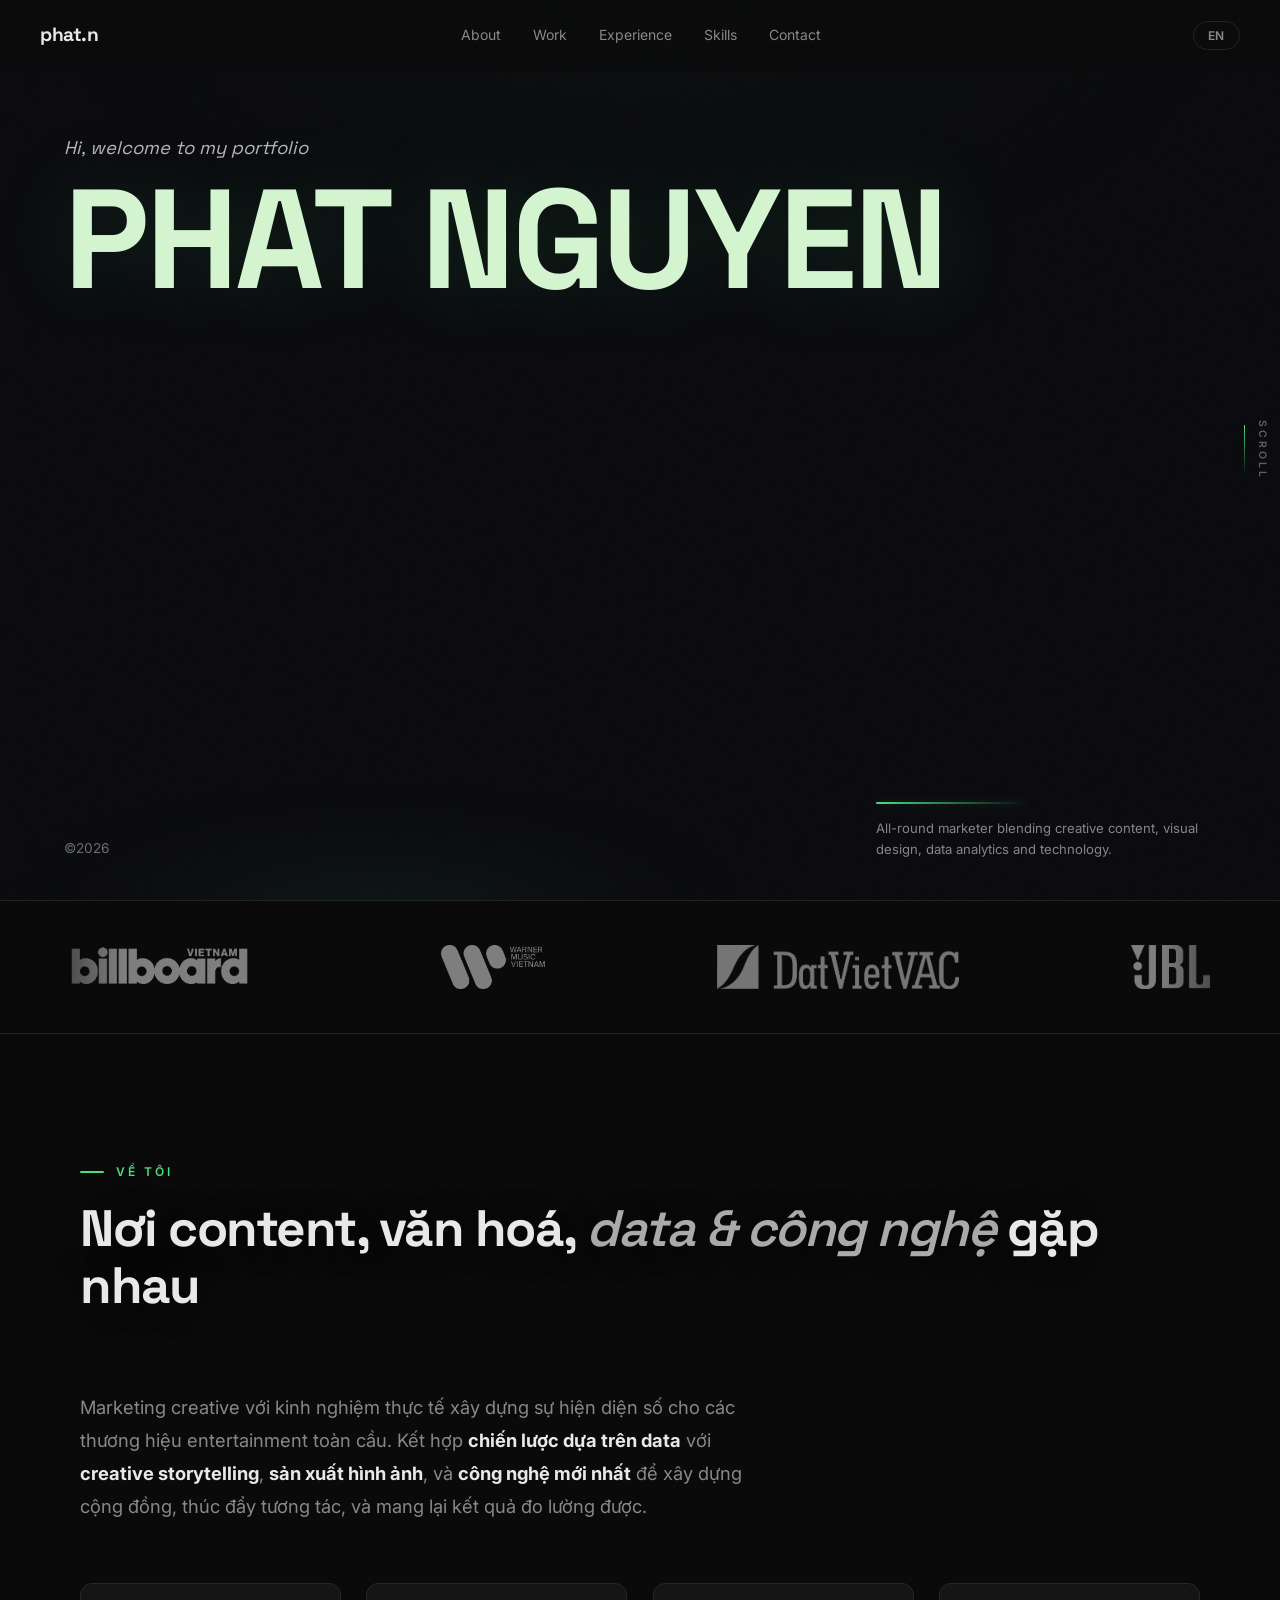
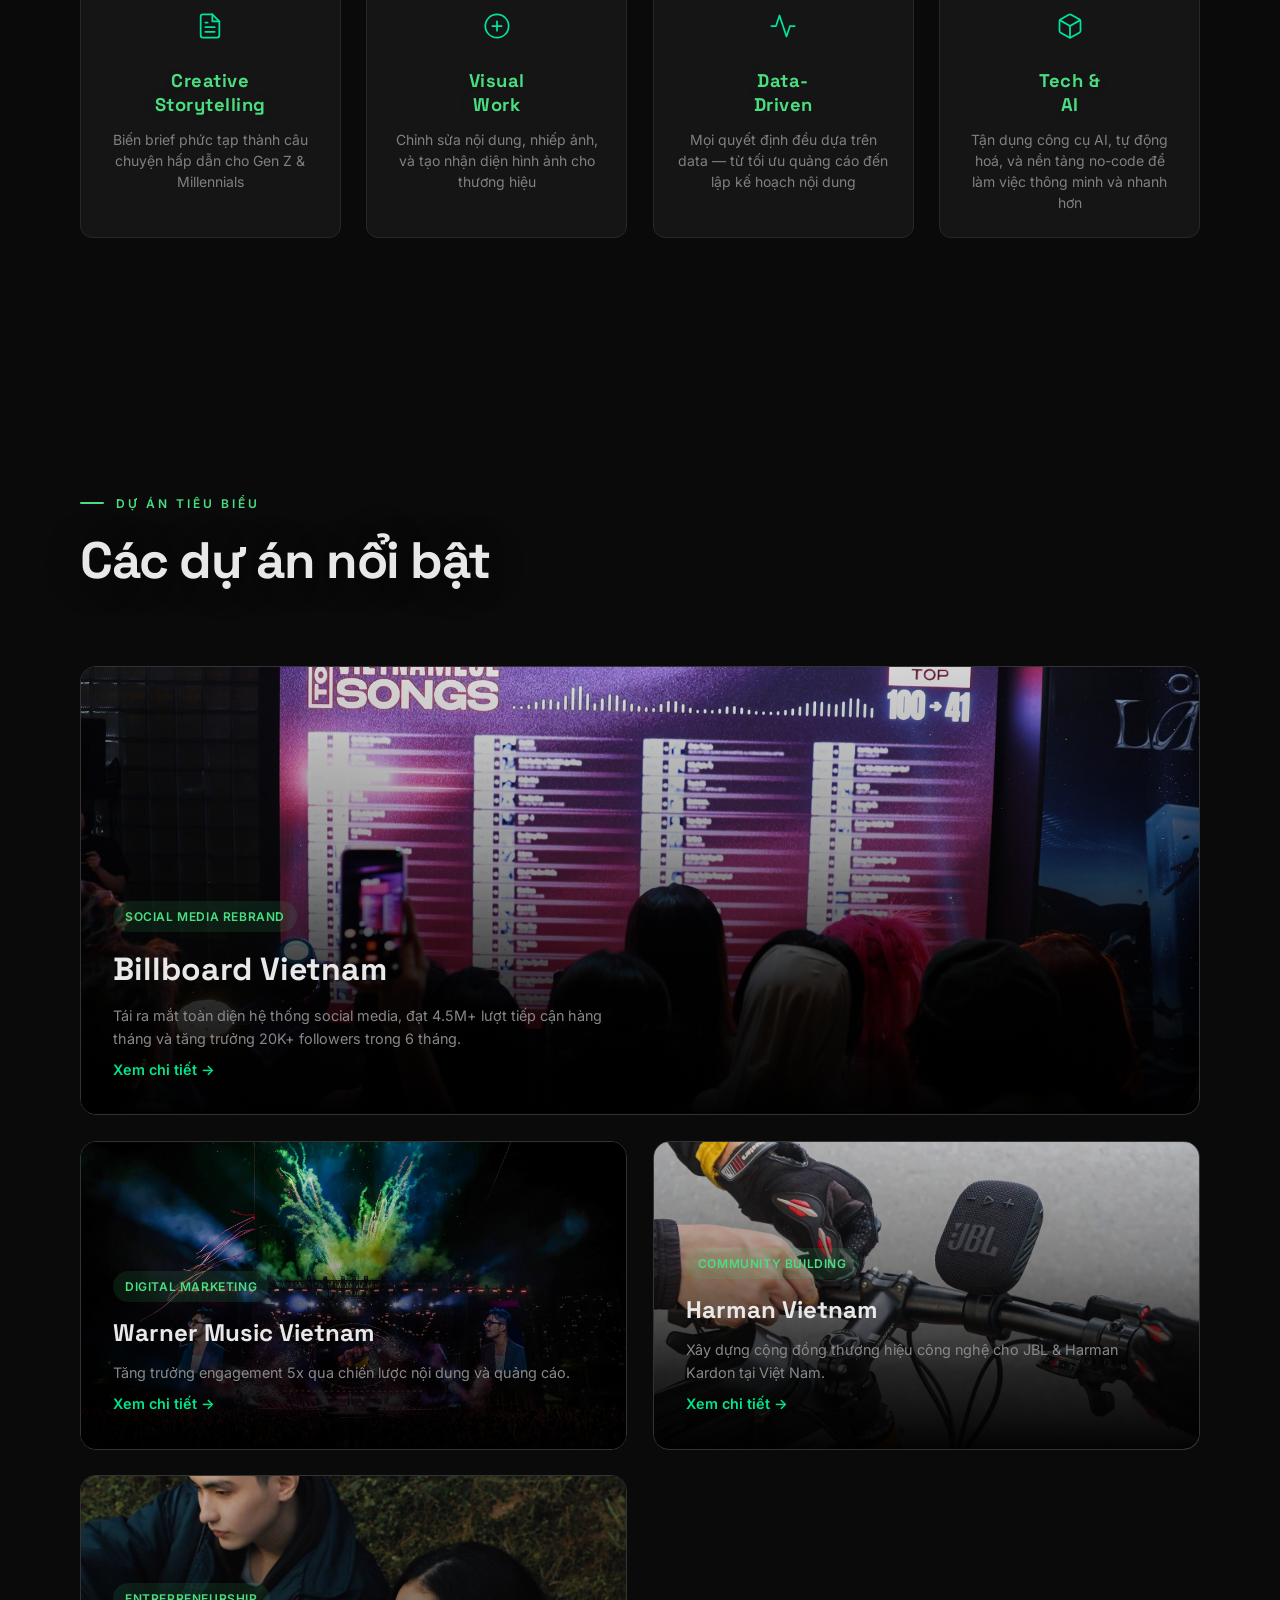
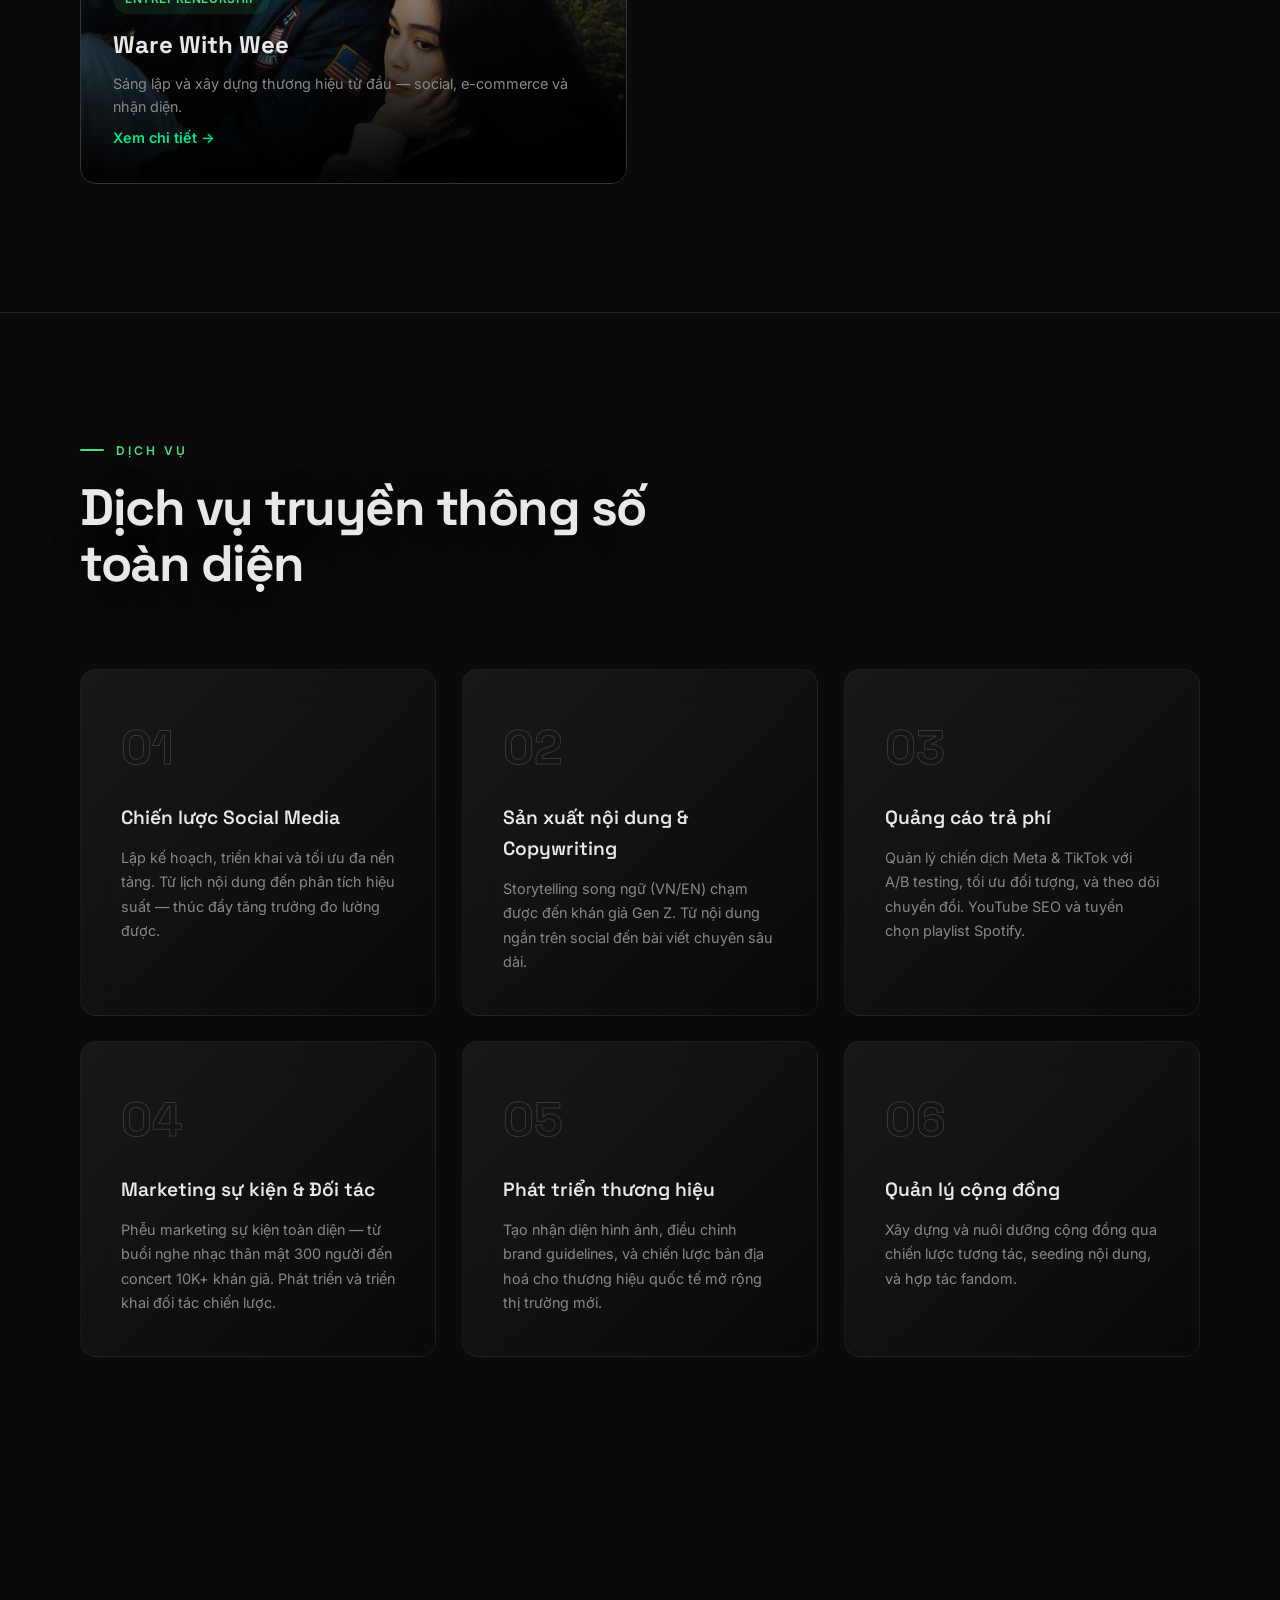
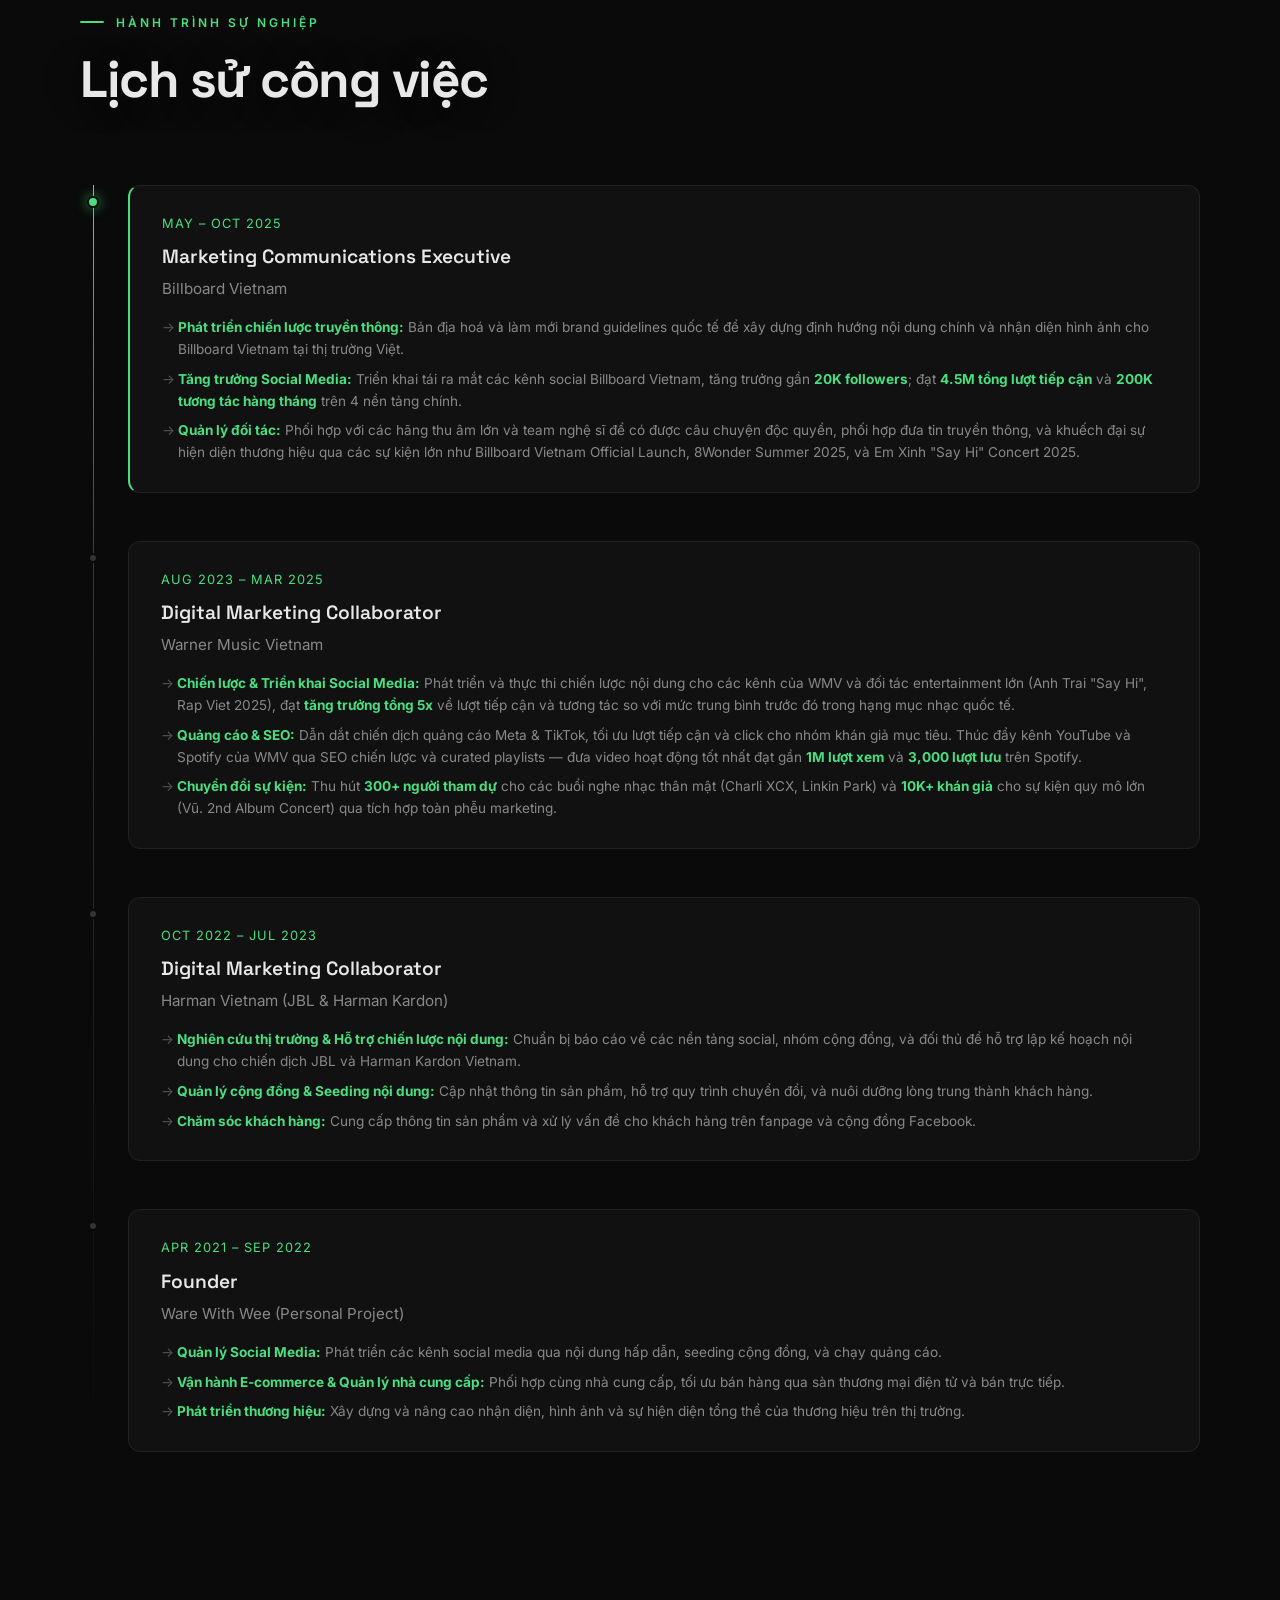
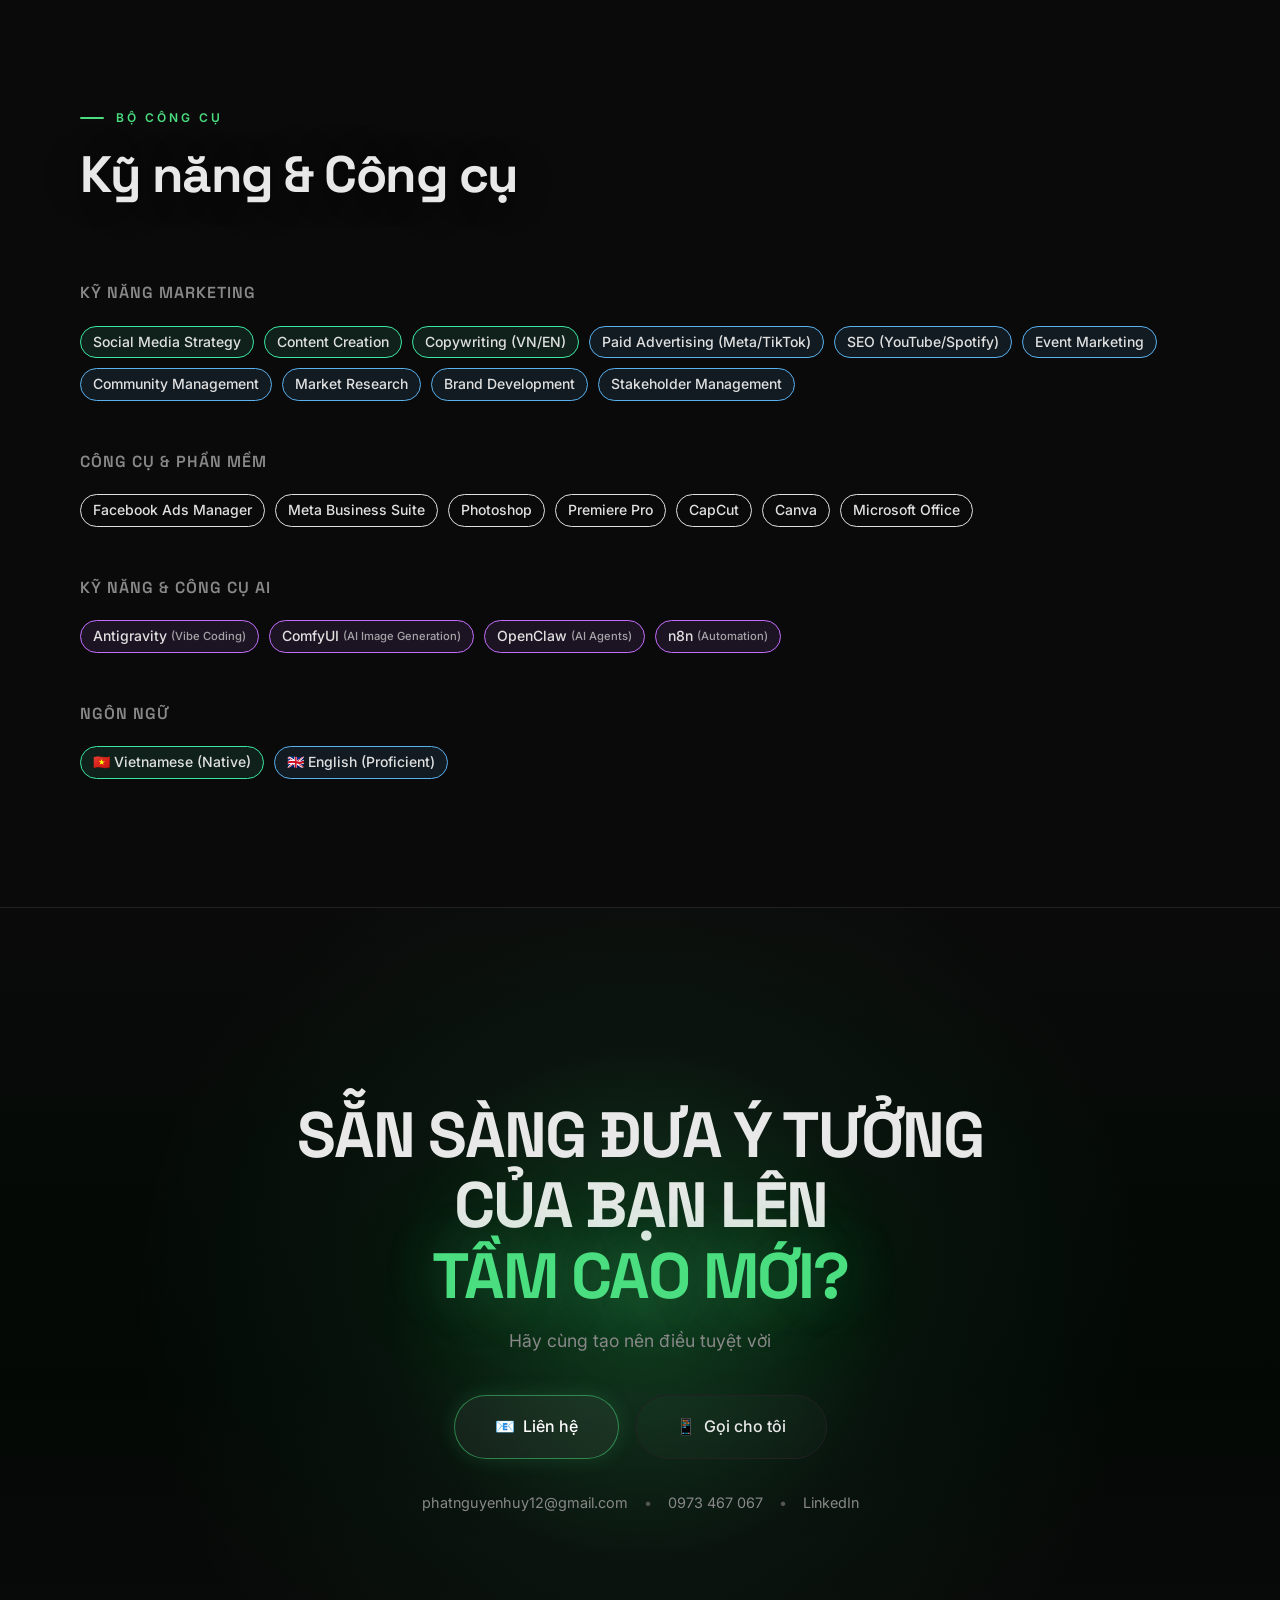
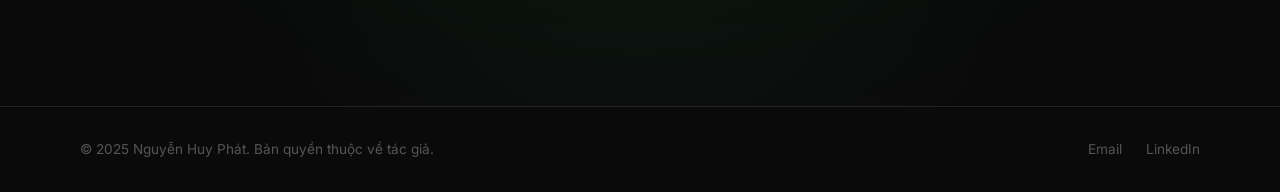
==== index.html @ f56e96f3 "Initial commit for portfolio deployment" ====
<!DOCTYPE html>
<html lang="en">

<head>
    <meta charset="UTF-8">
    <meta name="viewport" content="width=device-width, initial-scale=1.0">
    <title>Nguyen Huy Phat — All-Round Marketing Creative</title>
    <meta name="description"
        content="Portfolio of Nguyen Huy Phat — All-round marketer blending content, visual work, data, and tech.">
    <meta property="og:title" content="Nguyen Huy Phat — Marketing Creative">
    <meta property="og:description" content="Content × Visual × Data × Tech.">
    <meta property="og:type" content="website">
    <link rel="preconnect" href="https://fonts.googleapis.com">
    <link rel="preconnect" href="https://fonts.gstatic.com" crossorigin>
    <link
        href="https://fonts.googleapis.com/css2?family=Space+Grotesk:wght@300;400;500;600;700&family=Inter:wght@300;400;500;600;700&display=swap"
        rel="stylesheet">
    <link rel="stylesheet" href="style.css">
</head>

<body>

    <!-- Navigation -->
    <nav class="nav" id="nav">
        <a href="#" class="nav__logo">phat.n</a>
        <div class="nav__links">
            <a href="#about" class="nav__link">About</a>
            <a href="#case-studies" class="nav__link">Work</a>
            <a href="#experience" class="nav__link">Experience</a>
            <a href="#skills" class="nav__link">Skills</a>
            <a href="#contact" class="nav__link">Contact</a>
        </div>
        <button class="nav__lang" onclick="toggleLang()" title="Switch to English">EN</button>
    </nav>

    <!-- Hero Section -->
    <section class="hero" id="hero">

        <!-- Top-left: Greeting -->
        <div class="hero__greeting">
            <p class="hero__greeting-text" data-vi="Xin chào, chào mừng đến với portfolio của mình"
                data-en="Hi, welcome to my portfolio">Hi, welcome to my portfolio</p>
        </div>

        <!-- Center: Name -->
        <div class="hero__center-wrap">
            <h1 class="hero__title-massive" aria-label="PHAT NGUYEN">
                <span class="hero__title-line">PHAT NGUYEN</span>
            </h1>
        </div>

        <!-- Portrait: bottom center, rising up -->
        <div class="hero__portrait">
            <div class="hero__portrait-wrapper">
                <img src="assets/images/hero-portrait-v6.png" alt="Nguyen Huy Phat" class="hero__portrait-img">
                <div class="hero__portrait-glow"></div>
            </div>
        </div>

        <!-- Bottom-left: Year -->
        <div class="hero__bottom-left">
            <p class="hero__year">©2026</p>
        </div>

        <!-- Bottom-right: Description -->
        <div class="hero__bottom-right">
            <div class="hero__desc-accent"></div>
            <p class="hero__desc"
                data-vi="Một all-round marketer kết hợp content sáng tạo, thiết kế hình ảnh, phân tích data và ứng dụng công nghệ."
                data-en="All-round marketer blending creative content, visual design, data analytics and technology.">
                All-round marketer blending creative content, visual design, data analytics and technology.</p>
        </div>

        <!-- Right: Scroll indicator (vertical) -->
        <div class="hero__scroll-indicator">
            <span data-vi="CUỘN" data-en="SCROLL">SCROLL</span>
            <div class="hero__scroll-line"></div>
        </div>
    </section>

    <!-- Brand Logo Slider -->
    <div class="brand-slider">
        <div class="brand-slider__track">
            <div class="brand-slider__item brand-slider__item--lg"><img src="assets/images/brands/billboard-vietnam.png"
                    alt="Billboard Vietnam"></div>
            <div class="brand-slider__item"><img src="assets/images/brands/warner-music-white.png"
                    alt="Warner Music Vietnam"></div>
            <div class="brand-slider__item"><img src="assets/images/brands/datvietvac.png" alt="DatVietVAC"></div>
            <div class="brand-slider__item"><img src="assets/images/brands/jbl.png" alt="JBL"></div>
            <div class="brand-slider__item brand-slider__item--xl"><img src="assets/images/brands/harman-kardon.png"
                    alt="Harman Kardon"></div>
            <div class="brand-slider__item brand-slider__item--lg"><img src="assets/images/brands/wee-clo.png"
                    alt="Ware With Wee"></div>
            <!-- duplicate set for infinite scroll -->
            <div class="brand-slider__item brand-slider__item--lg"><img src="assets/images/brands/billboard-vietnam.png"
                    alt="Billboard Vietnam"></div>
            <div class="brand-slider__item"><img src="assets/images/brands/warner-music-white.png"
                    alt="Warner Music Vietnam"></div>
            <div class="brand-slider__item"><img src="assets/images/brands/datvietvac.png" alt="DatVietVAC"></div>
            <div class="brand-slider__item"><img src="assets/images/brands/jbl.png" alt="JBL"></div>
            <div class="brand-slider__item brand-slider__item--xl"><img src="assets/images/brands/harman-kardon.png"
                    alt="Harman Kardon"></div>
            <div class="brand-slider__item brand-slider__item--lg"><img src="assets/images/brands/wee-clo.png"
                    alt="Ware With Wee"></div>
        </div>
    </div>

    <!-- About Section -->
    <section class="section about" id="about">
        <div class="container">
            <h2 class="section__label" data-vi="Về tôi" data-en="About Me">Về tôi</h2>
            <h3 class="section__title"
                data-vi="Nơi content, văn hoá, <span style='color: #AAAAAA; font-weight: 600; font-style: italic;'>data & công nghệ</span> gặp nhau"
                data-en="Where content, culture, <span style='color: #AAAAAA; font-weight: 600; font-style: italic;'>data & tech</span> meet"
                data-html="1">Nơi content, văn hoá, <span
                    style="color: #AAAAAA; font-weight: 600; font-style: italic;">data & công nghệ</span> gặp nhau</h3>
            <div class="about__grid">
                <div class="about__text">
                    <p class="about__intro"
                        data-vi="Marketing creative với kinh nghiệm thực tế xây dựng sự hiện diện số cho các thương hiệu entertainment toàn cầu. Kết hợp <strong>chiến lược dựa trên data</strong> với <strong>creative storytelling</strong>, <strong>sản xuất hình ảnh</strong>, và <strong>công nghệ mới nhất</strong> để xây dựng cộng đồng, thúc đẩy tương tác, và mang lại kết quả đo lường được."
                        data-en="Marketing creative with hands-on experience shaping digital presence for global entertainment brands. I blend <strong>data-driven strategy</strong> with <strong>creative storytelling</strong>, <strong>visual work</strong>, and the <strong>latest tech tools</strong> to build communities, drive engagement, and deliver measurable results."
                        data-html="1">Marketing creative với kinh nghiệm thực tế xây dựng sự hiện diện số cho các thương
                        hiệu entertainment toàn cầu. Kết hợp <strong>chiến lược dựa trên data</strong> với
                        <strong>creative storytelling</strong>, <strong>sản xuất hình ảnh</strong>, và <strong>công nghệ
                            mới nhất</strong> để xây dựng cộng đồng, thúc đẩy tương tác, và mang lại kết quả đo lường
                        được.</p>
                </div>
                <div class="about__pillars about__pillars--row">
                    <div class="pillar pillar--compact">
                        <div class="pillar__icon">
                            <svg width="28" height="28" viewBox="0 0 24 24" fill="none" stroke="#00e39f"
                                stroke-width="1.5" stroke-linecap="round" stroke-linejoin="round">
                                <path d="M14 2H6a2 2 0 0 0-2 2v16a2 2 0 0 0 2 2h12a2 2 0 0 0 2-2V8z" />
                                <polyline points="14 2 14 8 20 8" />
                                <line x1="16" y1="13" x2="8" y2="13" />
                                <line x1="16" y1="17" x2="8" y2="17" />
                                <polyline points="10 9 9 9 8 9" />
                            </svg>
                        </div>
                        <h4 class="pillar__title">Creative<br>Storytelling</h4>
                        <p class="pillar__desc"
                            data-vi="Biến brief phức tạp thành câu chuyện hấp dẫn cho Gen Z &amp; Millennials"
                            data-en="Transforming complex briefs into compelling stories for Gen Z &amp; Millennials">
                            Biến brief phức tạp thành câu chuyện hấp dẫn cho Gen Z & Millennials</p>
                    </div>
                    <div class="pillar pillar--compact">
                        <div class="pillar__icon">
                            <svg width="28" height="28" viewBox="0 0 24 24" fill="none" stroke="#00e39f"
                                stroke-width="1.5" stroke-linecap="round" stroke-linejoin="round">
                                <circle cx="12" cy="12" r="10" />
                                <line x1="12" y1="8" x2="12" y2="16" />
                                <line x1="8" y1="12" x2="16" y2="12" />
                            </svg>
                        </div>
                        <h4 class="pillar__title">Visual<br>Work</h4>
                        <p class="pillar__desc"
                            data-vi="Chỉnh sửa nội dung, nhiếp ảnh, và tạo nhận diện hình ảnh cho thương hiệu"
                            data-en="Content editing, photography, and visual identity creation for brands">Chỉnh sửa
                            nội dung, nhiếp ảnh, và tạo nhận diện hình ảnh cho thương hiệu</p>
                    </div>
                    <div class="pillar pillar--compact">
                        <div class="pillar__icon">
                            <svg width="28" height="28" viewBox="0 0 24 24" fill="none" stroke="#00e39f"
                                stroke-width="1.5" stroke-linecap="round" stroke-linejoin="round">
                                <polyline points="22 12 18 12 15 21 9 3 6 12 2 12" />
                            </svg>
                        </div>
                        <h4 class="pillar__title">Data-<br>Driven</h4>
                        <p class="pillar__desc"
                            data-vi="Mọi quyết định đều dựa trên data — từ tối ưu quảng cáo đến lập kế hoạch nội dung"
                            data-en="Every decision backed by data — from ads optimization to content planning">Mọi
                            quyết định đều dựa trên data — từ tối ưu quảng cáo đến lập kế hoạch nội dung</p>
                    </div>
                    <div class="pillar pillar--compact">
                        <div class="pillar__icon">
                            <svg width="28" height="28" viewBox="0 0 24 24" fill="none" stroke="#00e39f"
                                stroke-width="1.5" stroke-linecap="round" stroke-linejoin="round">
                                <path
                                    d="M21 16V8a2 2 0 0 0-1-1.73l-7-4a2 2 0 0 0-2 0l-7 4A2 2 0 0 0 3 8v8a2 2 0 0 0 1 1.73l7 4a2 2 0 0 0 2 0l7-4A2 2 0 0 0 21 16z" />
                                <polyline points="3.27 6.96 12 12.01 20.73 6.96" />
                                <line x1="12" y1="22.08" x2="12" y2="12" />
                            </svg>
                        </div>
                        <h4 class="pillar__title">Tech &<br>AI</h4>
                        <p class="pillar__desc"
                            data-vi="Tận dụng công cụ AI, tự động hoá, và nền tảng no-code để làm việc thông minh và nhanh hơn"
                            data-en="Leveraging AI tools, automation, and no-code platforms to work smarter and faster">
                            Tận dụng công cụ AI, tự động hoá, và nền tảng no-code để làm việc thông minh và nhanh hơn
                        </p>
                    </div>
                </div>
            </div>
        </div>
    </section>

    <!-- Featured Projects Showcase -->
    <section class="section showcase" id="case-studies">
        <div class="container">
            <h2 class="section__label" data-vi="Dự án tiêu biểu" data-en="Selected Work">Dự án tiêu biểu</h2>
            <h3 class="section__title" data-vi="Các dự án nổi bật" data-en="Featured Projects">Các dự án nổi bật</h3>
            <div class="showcase__grid">
                <!-- Billboard Vietnam -->
                <a href="billboard-vietnam.html" class="project-card project-card--large" id="project-billboard">
                    <div class="project-card__image">
                        <img src="assets/images/bbvn/header.jpg" alt="Billboard Vietnam">
                        <div class="project-card__overlay"></div>
                    </div>
                    <div class="project-card__content">
                        <span class="project-card__tag">Social Media Rebrand</span>
                        <h4 class="project-card__title">Billboard Vietnam</h4>
                        <p class="project-card__desc"
                            data-vi="Tái ra mắt toàn diện hệ thống social media, đạt 4.5M+ lượt tiếp cận hàng tháng và tăng trưởng 20K+ followers trong 6 tháng."
                            data-en="Complete social media relaunch reaching 4.5M+ monthly users and growing 20K+ followers in 6 months.">
                            Tái ra mắt toàn diện hệ thống social media, đạt 4.5M+ lượt tiếp cận hàng tháng và tăng
                            trưởng 20K+ followers trong 6 tháng.</p>
                        <span class="project-card__cta"
                            style="color: #00e68a; font-weight: 600; font-size: 0.9rem; margin-top: 8px; display: inline-block;"
                            data-vi="Xem chi tiết →" data-en="View Details →">Xem chi tiết →</span>
                    </div>
                </a>
                <!-- Warner Music -->
                <a href="warner-music.html" class="project-card" id="project-warner">
                    <div class="project-card__image">
                        <img src="assets/images/warner/header_warner.jpg" alt="Warner Music Vietnam"
                            style="object-position: center 70%;">
                        <div class="project-card__overlay"></div>
                    </div>
                    <div class="project-card__content">
                        <span class="project-card__tag">Digital Marketing</span>
                        <h4 class="project-card__title">Warner Music Vietnam</h4>
                        <p class="project-card__desc"
                            data-vi="Tăng trưởng engagement 5x qua chiến lược nội dung và quảng cáo."
                            data-en="5x engagement uplift through strategic content and paid campaigns.">Tăng trưởng
                            engagement 5x qua chiến lược nội dung và quảng cáo.</p>
                        <span class="project-card__cta"
                            style="color: #00e68a; font-weight: 600; font-size: 0.9rem; margin-top: 8px; display: inline-block;"
                            data-vi="Xem chi tiết →" data-en="View Details →">Xem chi tiết →</span>
                    </div>
                </a>
                <!-- Harman -->
                <a href="harman-vietnam.html" class="project-card" id="project-harman">
                    <div class="project-card__image">
                        <img src="assets/images/harman/harman_header.jpg" alt="Harman Vietnam">
                        <div class="project-card__overlay"></div>
                    </div>
                    <div class="project-card__content">
                        <span class="project-card__tag">Community Building</span>
                        <h4 class="project-card__title">Harman Vietnam</h4>
                        <p class="project-card__desc"
                            data-vi="Xây dựng cộng đồng thương hiệu công nghệ cho JBL &amp; Harman Kardon tại Việt Nam."
                            data-en="Building tech brand community for JBL &amp; Harman Kardon in Vietnam.">Xây dựng
                            cộng đồng thương hiệu công nghệ cho JBL & Harman Kardon tại Việt Nam.</p>
                        <span class="project-card__cta"
                            style="color: #00e68a; font-weight: 600; font-size: 0.9rem; margin-top: 8px; display: inline-block;"
                            data-vi="Xem chi tiết →" data-en="View Details →">Xem chi tiết →</span>
                    </div>
                </a>
                <!-- Ware With Wee -->
                <a href="wee-clo.html" class="project-card" id="project-wee">
                    <div class="project-card__image">
                        <img src="assets/images/wee/wee_header.jpg" alt="Ware With Wee">
                        <div class="project-card__overlay"></div>
                    </div>
                    <div class="project-card__content">
                        <span class="project-card__tag">Entrepreneurship</span>
                        <h4 class="project-card__title">Ware With Wee</h4>
                        <p class="project-card__desc"
                            data-vi="Sáng lập và xây dựng thương hiệu từ đầu — social, e-commerce và nhận diện."
                            data-en="Founded and built brand from scratch — social, e-commerce, and identity.">Sáng lập
                            và xây dựng thương hiệu từ đầu — social, e-commerce và nhận diện.</p>
                        <span class="project-card__cta"
                            style="color: #00e68a; font-weight: 600; font-size: 0.9rem; margin-top: 8px; display: inline-block;"
                            data-vi="Xem chi tiết →" data-en="View Details →">Xem chi tiết →</span>
                    </div>
                </a>
            </div>

        </div>
    </section>

    <!-- Services / What I Do -->
    <section class="section services" id="services">
        <div class="container">
            <h2 class="section__label" data-vi="Dịch vụ" data-en="What I Do">Dịch vụ</h2>
            <h3 class="section__title" data-vi="Dịch vụ truyền thông số<br>toàn diện"
                data-en="End-to-End Digital<br>Communications Services" data-html="1">Dịch vụ truyền thông số<br>toàn
                diện</h3>
            <div class="services__grid">
                <div class="service-card">
                    <span class="service-card__number">01</span>
                    <h4 class="service-card__title" data-vi="Chiến lược Social Media" data-en="Social Media Strategy">
                        Chiến lược Social Media</h4>
                    <p class="service-card__desc"
                        data-vi="Lập kế hoạch, triển khai và tối ưu đa nền tảng. Từ lịch nội dung đến phân tích hiệu suất — thúc đẩy tăng trưởng đo lường được."
                        data-en="Multi-platform planning, execution, and optimization. From content calendars to performance analytics — driving measurable growth across channels.">
                        Lập kế hoạch, triển khai và tối ưu đa nền tảng. Từ lịch nội dung đến phân tích hiệu suất — thúc
                        đẩy tăng trưởng đo lường được.</p>
                </div>
                <div class="service-card">
                    <span class="service-card__number">02</span>
                    <h4 class="service-card__title" data-vi="Sản xuất nội dung &amp; Copywriting"
                        data-en="Content Creation &amp; Copywriting">Sản xuất nội dung & Copywriting</h4>
                    <p class="service-card__desc"
                        data-vi="Storytelling song ngữ (VN/EN) chạm được đến khán giả Gen Z. Từ nội dung ngắn trên social đến bài viết chuyên sâu dài."
                        data-en="Bilingual storytelling (VN/EN) that resonates with Gen Z audiences. From short-form social to long-form editorial features.">
                        Storytelling song ngữ (VN/EN) chạm được đến khán giả Gen Z. Từ nội dung ngắn trên social đến bài
                        viết chuyên sâu dài.</p>
                </div>
                <div class="service-card">
                    <span class="service-card__number">03</span>
                    <h4 class="service-card__title" data-vi="Quảng cáo trả phí" data-en="Paid Advertising">Quảng cáo trả
                        phí</h4>
                    <p class="service-card__desc"
                        data-vi="Quản lý chiến dịch Meta &amp; TikTok với A/B testing, tối ưu đối tượng, và theo dõi chuyển đổi. YouTube SEO và tuyển chọn playlist Spotify."
                        data-en="Meta &amp; TikTok campaign management with A/B testing, audience optimization, and conversion tracking. YouTube SEO and Spotify playlist curation.">
                        Quản lý chiến dịch Meta & TikTok với A/B testing, tối ưu đối tượng, và theo dõi chuyển đổi.
                        YouTube SEO và tuyển chọn playlist Spotify.</p>
                </div>
                <div class="service-card">
                    <span class="service-card__number">04</span>
                    <h4 class="service-card__title" data-vi="Marketing sự kiện &amp; Đối tác"
                        data-en="Event &amp; Partnership Marketing">Marketing sự kiện & Đối tác</h4>
                    <p class="service-card__desc"
                        data-vi="Phễu marketing sự kiện toàn diện — từ buổi nghe nhạc thân mật 300 người đến concert 10K+ khán giả. Phát triển và triển khai đối tác chiến lược."
                        data-en="End-to-end event marketing funnel — from intimate 300-person listening sessions to 10K+ concerts. Strategic partnership development and execution.">
                        Phễu marketing sự kiện toàn diện — từ buổi nghe nhạc thân mật 300 người đến concert 10K+ khán
                        giả. Phát triển và triển khai đối tác chiến lược.</p>
                </div>
                <div class="service-card">
                    <span class="service-card__number">05</span>
                    <h4 class="service-card__title" data-vi="Phát triển thương hiệu" data-en="Brand Development">Phát
                        triển thương hiệu</h4>
                    <p class="service-card__desc"
                        data-vi="Tạo nhận diện hình ảnh, điều chỉnh brand guidelines, và chiến lược bản địa hoá cho thương hiệu quốc tế mở rộng thị trường mới."
                        data-en="Visual identity creation, brand guidelines adaptation, and localization strategy for global brands entering new markets.">
                        Tạo nhận diện hình ảnh, điều chỉnh brand guidelines, và chiến lược bản địa hoá cho thương hiệu
                        quốc tế mở rộng thị trường mới.</p>
                </div>
                <div class="service-card">
                    <span class="service-card__number">06</span>
                    <h4 class="service-card__title" data-vi="Quản lý cộng đồng" data-en="Community Management">Quản lý
                        cộng đồng</h4>
                    <p class="service-card__desc"
                        data-vi="Xây dựng và nuôi dưỡng cộng đồng qua chiến lược tương tác, seeding nội dung, và hợp tác fandom."
                        data-en="Building and nurturing communities through engagement strategies, content seeding, and fandom collaboration.">
                        Xây dựng và nuôi dưỡng cộng đồng qua chiến lược tương tác, seeding nội dung, và hợp tác fandom.
                    </p>
                </div>
            </div>
        </div>
    </section>

    <!-- Experience Timeline (updated from CV) -->
    <section class="section experience" id="experience">
        <div class="container">
            <h2 class="section__label" data-vi="Hành trình sự nghiệp" data-en="Career Journey">Hành trình sự nghiệp</h2>
            <h3 class="section__title" data-vi="Lịch sử công việc" data-en="Experience Timeline">Lịch sử công việc</h3>
            <div class="timeline">
                <div class="timeline__item timeline__item--active">
                    <div class="timeline__dot"></div>
                    <div class="timeline__content">
                        <span class="timeline__date">May – Oct 2025</span>
                        <h4 class="timeline__role">Marketing Communications Executive</h4>
                        <h5 class="timeline__company">Billboard Vietnam</h5>
                        <ul class="timeline__details">
                            <li data-vi="<strong>Phát triển chiến lược truyền thông:</strong> Bản địa hoá và làm mới brand guidelines quốc tế để xây dựng định hướng nội dung chính và nhận diện hình ảnh cho Billboard Vietnam tại thị trường Việt."
                                data-en="<strong>Communication Strategy Development:</strong> Localized and refreshed international brand guidelines to establish Billboard Vietnam's main content directions and visual identity for the local market."
                                data-html="1"><strong>Phát triển chiến lược truyền thông:</strong> Bản địa hoá và làm
                                mới brand guidelines quốc tế để xây dựng định hướng nội dung chính và nhận diện hình ảnh
                                cho Billboard Vietnam tại thị trường Việt.</li>
                            <li data-vi="<strong>Tăng trưởng Social Media:</strong> Triển khai tái ra mắt các kênh social Billboard Vietnam, tăng trưởng gần <strong>20K followers</strong>; đạt <strong>4.5M tổng lượt tiếp cận</strong> và <strong>200K tương tác hàng tháng</strong> trên 4 nền tảng chính."
                                data-en="<strong>Social Media Growth:</strong> Established the relaunch of Billboard Vietnam's social channels, expanding by nearly <strong>20K followers</strong>; achieved <strong>4.5M total reach</strong> and <strong>200K monthly interactions</strong> across 4 main platforms."
                                data-html="1"><strong>Tăng trưởng Social Media:</strong> Triển khai tái ra mắt các kênh
                                social Billboard Vietnam, tăng trưởng gần <strong>20K followers</strong>; đạt
                                <strong>4.5M tổng lượt tiếp cận</strong> và <strong>200K tương tác hàng tháng</strong>
                                trên 4 nền tảng chính.</li>
                            <li data-vi="<strong>Quản lý đối tác:</strong> Phối hợp với các hãng thu âm lớn và team nghệ sĩ để có được câu chuyện độc quyền, phối hợp đưa tin truyền thông, và khuếch đại sự hiện diện thương hiệu qua các sự kiện lớn như Billboard Vietnam Official Launch, 8Wonder Summer 2025, và Em Xinh &quot;Say Hi&quot; Concert 2025."
                                data-en="<strong>Partner Management:</strong> Collaborated with major labels and artist teams to obtain exclusive stories, coordinate media features, and amplify brand presence through major events like Billboard Vietnam Official Launch, 8Wonder Summer 2025, and Em Xinh &quot;Say Hi&quot; Concert 2025."
                                data-html="1"><strong>Quản lý đối tác:</strong> Phối hợp với các hãng thu âm lớn và team
                                nghệ sĩ để có được câu chuyện độc quyền, phối hợp đưa tin truyền thông, và khuếch đại sự
                                hiện diện thương hiệu qua các sự kiện lớn như Billboard Vietnam Official Launch, 8Wonder
                                Summer 2025, và Em Xinh "Say Hi" Concert 2025.</li>
                        </ul>
                    </div>
                </div>
                <div class="timeline__item">
                    <div class="timeline__dot"></div>
                    <div class="timeline__content">
                        <span class="timeline__date">Aug 2023 – Mar 2025</span>
                        <h4 class="timeline__role">Digital Marketing Collaborator</h4>
                        <h5 class="timeline__company">Warner Music Vietnam</h5>
                        <ul class="timeline__details">
                            <li data-vi="<strong>Chiến lược &amp; Triển khai Social Media:</strong> Phát triển và thực thi chiến lược nội dung cho các kênh của WMV và đối tác entertainment lớn (Anh Trai &quot;Say Hi&quot;, Rap Viet 2025), đạt <strong>tăng trưởng tổng 5x</strong> về lượt tiếp cận và tương tác so với mức trung bình trước đó trong hạng mục nhạc quốc tế."
                                data-en="<strong>Social Media Strategy &amp; Execution:</strong> Developed and executed content strategies for WMV's owned channels and major entertainment partners (Anh Trai &quot;Say Hi&quot;, Rap Viet 2025), driving a <strong>5x total uplift</strong> in reach and engagement vs. baseline average in the international music category."
                                data-html="1"><strong>Chiến lược & Triển khai Social Media:</strong> Phát triển và thực
                                thi chiến lược nội dung cho các kênh của WMV và đối tác entertainment lớn (Anh Trai "Say
                                Hi", Rap Viet 2025), đạt <strong>tăng trưởng tổng 5x</strong> về lượt tiếp cận và tương
                                tác so với mức trung bình trước đó trong hạng mục nhạc quốc tế.</li>
                            <li data-vi="<strong>Quảng cáo &amp; SEO:</strong> Dẫn dắt chiến dịch quảng cáo Meta &amp; TikTok, tối ưu lượt tiếp cận và click cho nhóm khán giả mục tiêu. Thúc đẩy kênh YouTube và Spotify của WMV qua SEO chiến lược và curated playlists — đưa video hoạt động tốt nhất đạt gần <strong>1M lượt xem</strong> và <strong>3,000 lượt lưu</strong> trên Spotify."
                                data-en="<strong>Paid Ads &amp; SEO:</strong> Led Meta &amp; TikTok ad campaigns, optimizing reach and clicks for targeted audiences. Boosted WMV's YouTube and Spotify channel through strategic SEO and curated playlists — driving the highest-performing video to nearly <strong>1M views</strong> and securing <strong>3,000 saves</strong> on Spotify playlists."
                                data-html="1"><strong>Quảng cáo & SEO:</strong> Dẫn dắt chiến dịch quảng cáo Meta &
                                TikTok, tối ưu lượt tiếp cận và click cho nhóm khán giả mục tiêu. Thúc đẩy kênh YouTube
                                và Spotify của WMV qua SEO chiến lược và curated playlists — đưa video hoạt động tốt
                                nhất đạt gần <strong>1M lượt xem</strong> và <strong>3,000 lượt lưu</strong> trên
                                Spotify.</li>
                            <li data-vi="<strong>Chuyển đổi sự kiện:</strong> Thu hút <strong>300+ người tham dự</strong> cho các buổi nghe nhạc thân mật (Charli XCX, Linkin Park) và <strong>10K+ khán giả</strong> cho sự kiện quy mô lớn (Vũ. 2nd Album Concert) qua tích hợp toàn phễu marketing."
                                data-en="<strong>On-site Event Conversion:</strong> Drove <strong>300+ attendees</strong> for intimate listening sessions (Charli XCX, Linkin Park album launches) and <strong>10K+ attendees</strong> for large-scale events (Vũ.'s 2nd album concert) through end-to-end marketing funnel integration."
                                data-html="1"><strong>Chuyển đổi sự kiện:</strong> Thu hút <strong>300+ người tham
                                    dự</strong> cho các buổi nghe nhạc thân mật (Charli XCX, Linkin Park) và
                                <strong>10K+ khán giả</strong> cho sự kiện quy mô lớn (Vũ. 2nd Album Concert) qua tích
                                hợp toàn phễu marketing.</li>
                        </ul>
                    </div>
                </div>
                <div class="timeline__item">
                    <div class="timeline__dot"></div>
                    <div class="timeline__content">
                        <span class="timeline__date">Oct 2022 – Jul 2023</span>
                        <h4 class="timeline__role">Digital Marketing Collaborator</h4>
                        <h5 class="timeline__company">Harman Vietnam (JBL & Harman Kardon)</h5>
                        <ul class="timeline__details">
                            <li data-vi="<strong>Nghiên cứu thị trường &amp; Hỗ trợ chiến lược nội dung:</strong> Chuẩn bị báo cáo về các nền tảng social, nhóm cộng đồng, và đối thủ để hỗ trợ lập kế hoạch nội dung cho chiến dịch JBL và Harman Kardon Vietnam."
                                data-en="<strong>Market Research &amp; Content Strategy Support:</strong> Prepared reports on social platforms, community groups, and competitors to support content planning for JBL and Harman Kardon Vietnam campaigns."
                                data-html="1"><strong>Nghiên cứu thị trường & Hỗ trợ chiến lược nội dung:</strong> Chuẩn
                                bị báo cáo về các nền tảng social, nhóm cộng đồng, và đối thủ để hỗ trợ lập kế hoạch nội
                                dung cho chiến dịch JBL và Harman Kardon Vietnam.</li>
                            <li data-vi="<strong>Quản lý cộng đồng &amp; Seeding nội dung:</strong> Cập nhật thông tin sản phẩm, hỗ trợ quy trình chuyển đổi, và nuôi dưỡng lòng trung thành khách hàng."
                                data-en="<strong>Community Management &amp; Content Seeding:</strong> Delivered product updates, supported the conversion process, and cultivated customer loyalty."
                                data-html="1"><strong>Quản lý cộng đồng & Seeding nội dung:</strong> Cập nhật thông tin
                                sản phẩm, hỗ trợ quy trình chuyển đổi, và nuôi dưỡng lòng trung thành khách hàng.</li>
                            <li data-vi="<strong>Chăm sóc khách hàng:</strong> Cung cấp thông tin sản phẩm và xử lý vấn đề cho khách hàng trên fanpage và cộng đồng Facebook."
                                data-en="<strong>Customer Service:</strong> Provided product information and resolved issues for customers on brand pages and Facebook communities."
                                data-html="1"><strong>Chăm sóc khách hàng:</strong> Cung cấp thông tin sản phẩm và xử lý
                                vấn đề cho khách hàng trên fanpage và cộng đồng Facebook.</li>
                        </ul>
                    </div>
                </div>
                <div class="timeline__item">
                    <div class="timeline__dot"></div>
                    <div class="timeline__content">
                        <span class="timeline__date">Apr 2021 – Sep 2022</span>
                        <h4 class="timeline__role">Founder</h4>
                        <h5 class="timeline__company">Ware With Wee (Personal Project)</h5>
                        <ul class="timeline__details">
                            <li data-vi="<strong>Quản lý Social Media:</strong> Phát triển các kênh social media qua nội dung hấp dẫn, seeding cộng đồng, và chạy quảng cáo."
                                data-en="<strong>Social Media Management:</strong> Developed social media channels through attractive content, community seeding, and running ads."
                                data-html="1"><strong>Quản lý Social Media:</strong> Phát triển các kênh social media
                                qua nội dung hấp dẫn, seeding cộng đồng, và chạy quảng cáo.</li>
                            <li data-vi="<strong>Vận hành E-commerce &amp; Quản lý nhà cung cấp:</strong> Phối hợp cùng nhà cung cấp, tối ưu bán hàng qua sàn thương mại điện tử và bán trực tiếp."
                                data-en="<strong>E-commerce Operations &amp; Supplier Management:</strong> Worked with suppliers, optimized selling through e-commerce platforms, direct sell."
                                data-html="1"><strong>Vận hành E-commerce & Quản lý nhà cung cấp:</strong> Phối hợp cùng
                                nhà cung cấp, tối ưu bán hàng qua sàn thương mại điện tử và bán trực tiếp.</li>
                            <li data-vi="<strong>Phát triển thương hiệu:</strong> Xây dựng và nâng cao nhận diện, hình ảnh và sự hiện diện tổng thể của thương hiệu trên thị trường."
                                data-en="<strong>Brand Development:</strong> Creating and enhancing a brand's identity, image, and overall market presence."
                                data-html="1"><strong>Phát triển thương hiệu:</strong> Xây dựng và nâng cao nhận diện,
                                hình ảnh và sự hiện diện tổng thể của thương hiệu trên thị trường.</li>
                        </ul>
                    </div>
                </div>
            </div>
        </div>
    </section>

    <!-- Skills & Tools -->
    <section class="section skills" id="skills">
        <div class="container">
            <h2 class="section__label" data-vi="Bộ công cụ" data-en="Toolkit">Bộ công cụ</h2>
            <h3 class="section__title" data-vi="Kỹ năng &amp; Công cụ" data-en="Skills &amp; Tools">Kỹ năng & Công cụ
            </h3>
            <div class="skills__grid">
                <div class="skill-group">
                    <h4 class="skill-group__title" data-vi="Kỹ năng Marketing" data-en="Marketing Skills">Kỹ năng
                        Marketing</h4>
                    <div class="skill-tags">
                        <span class="skill-tag skill-tag--expert">Social Media Strategy</span>
                        <span class="skill-tag skill-tag--expert">Content Creation</span>
                        <span class="skill-tag skill-tag--expert">Copywriting (VN/EN)</span>
                        <span class="skill-tag skill-tag--advanced">Paid Advertising (Meta/TikTok)</span>
                        <span class="skill-tag skill-tag--advanced">SEO (YouTube/Spotify)</span>
                        <span class="skill-tag skill-tag--advanced">Event Marketing</span>
                        <span class="skill-tag skill-tag--advanced">Community Management</span>
                        <span class="skill-tag skill-tag--advanced">Market Research</span>
                        <span class="skill-tag skill-tag--advanced">Brand Development</span>
                        <span class="skill-tag skill-tag--advanced">Stakeholder Management</span>
                    </div>
                </div>
                <div class="skill-group">
                    <h4 class="skill-group__title" data-vi="Công cụ &amp; Phần mềm" data-en="Tools &amp; Software">Công
                        cụ & Phần mềm</h4>
                    <div class="skill-tags">
                        <span class="skill-tag">Facebook Ads Manager</span>
                        <span class="skill-tag">Meta Business Suite</span>
                        <span class="skill-tag">Photoshop</span>
                        <span class="skill-tag">Premiere Pro</span>
                        <span class="skill-tag">CapCut</span>
                        <span class="skill-tag">Canva</span>
                        <span class="skill-tag">Microsoft Office</span>
                    </div>
                </div>
                <div class="skill-group">
                    <h4 class="skill-group__title" data-vi="Kỹ năng &amp; Công cụ AI" data-en="AI Skills &amp; Tools">Kỹ
                        năng & Công cụ AI</h4>
                    <div class="skill-tags">
                        <span class="skill-tag skill-tag--ai">Antigravity <small>(Vibe Coding)</small></span>
                        <span class="skill-tag skill-tag--ai">ComfyUI <small>(AI Image Generation)</small></span>
                        <span class="skill-tag skill-tag--ai">OpenClaw <small>(AI Agents)</small></span>
                        <span class="skill-tag skill-tag--ai">n8n <small>(Automation)</small></span>
                    </div>
                </div>
                <div class="skill-group">
                    <h4 class="skill-group__title" data-vi="Ngôn ngữ" data-en="Languages">Ngôn ngữ</h4>
                    <div class="skill-tags">
                        <span class="skill-tag skill-tag--expert">🇻🇳 Vietnamese (Native)</span>
                        <span class="skill-tag skill-tag--advanced">🇬🇧 English (Proficient)</span>
                    </div>
                </div>
            </div>
        </div>
    </section>

    <!-- CTA Section -->
    <section class="section cta" id="contact">
        <div class="container">
            <div class="cta__content">
                <h2 class="cta__title"
                    data-vi="SẴN SÀNG ĐƯA Ý TƯỞNG<br>CỦA BẠN LÊN<br><span class=&quot;cta__highlight&quot;>TẦM CAO MỚI?</span>"
                    data-en="READY TO TAKE YOUR<br>IDEA TO THE<br><span class=&quot;cta__highlight&quot;>NEXT LEVEL?</span>"
                    data-html="1">SẴN SÀNG ĐƯA Ý TƯỞNG<br>CỦA BẠN LÊN<br><span class="cta__highlight">TẦM CAO
                        MỚI?</span></h2>
                <p class="cta__subtitle" data-vi="Hãy cùng tạo nên điều tuyệt vời"
                    data-en="Let's Create Something Amazing Together">Hãy cùng tạo nên điều tuyệt vời</p>
                <div class="cta__actions">
                    <a href="mailto:phatnguyenhuy12@gmail.com" class="btn btn--primary btn--large">
                        <span>📧</span> <span data-vi="Liên hệ" data-en="Get In Touch">Liên hệ</span>
                    </a>
                    <a href="tel:+84973467067" class="btn btn--ghost btn--large">
                        <span>📱</span> <span data-vi="Gọi cho tôi" data-en="Call Me">Gọi cho tôi</span>
                    </a>
                </div>
                <div class="cta__links">
                    <a href="mailto:phatnguyenhuy12@gmail.com" class="cta__link">phatnguyenhuy12@gmail.com</a>
                    <span class="cta__divider">•</span>
                    <a href="tel:+84973467067" class="cta__link">0973 467 067</a>
                    <span class="cta__divider">•</span>
                    <a href="https://www.linkedin.com/in/nguyenhuyphat/" target="_blank" class="cta__link">LinkedIn</a>
                </div>
            </div>
        </div>
    </section>

    <!-- Footer -->
    <footer class="footer">

        <div class="container footer__content">
            <p data-vi="© 2025 Nguyễn Huy Phát. Bản quyền thuộc về tác giả."
                data-en="© 2025 Nguyen Huy Phat. All rights reserved.">© 2025 Nguyễn Huy Phát. Bản quyền thuộc về tác
                giả.</p>
            <div class="footer__links">
                <a href="mailto:phatnguyenhuy12@gmail.com">Email</a>
                <a href="https://www.linkedin.com/in/nguyenhuyphat/" target="_blank">LinkedIn</a>
            </div>
        </div>
    </footer>

    <script src="script.js"></script>
    <script src="i18n.js"></script>
</body>

</html>
---- style.css ----
/* ================================================
   PORTFOLIO — NGUYEN HUY PHAT
   Dark Mode · Bruno Simon Inspired
   ================================================ */

/* ---------- Reset & Variables ---------- */
*, *::before, *::after {
    margin: 0;
    padding: 0;
    box-sizing: border-box;
}

:root {
    /* Colors */
    --bg: #0a0a0a;
    --bg-card: #111111;
    --bg-card-hover: #1a1a1a;
    --bg-elevated: #161616;
    --text: #e8e8e8;
    --text-muted: #888888;
    --text-dim: #555555;
    --accent: #4ade80;
    --accent-dim: #22c55e33;
    --accent-glow: #4ade8044;
    --accent-secondary: #06b6d4;
    --border: #222222;
    --border-hover: #333333;
    
    /* Typography */
    --ff-heading: 'Space Grotesk', sans-serif;
    --ff-body: 'Inter', sans-serif;
    
    /* Spacing */
    --section-padding: clamp(80px, 10vw, 140px);
    --container-max: 1200px;
    --gap: clamp(16px, 2vw, 32px);
    
    /* Transitions */
    --ease: cubic-bezier(0.16, 1, 0.3, 1);
    --transition: 0.4s var(--ease);
    --ease-spring: cubic-bezier(0.34, 1.56, 0.64, 1);
}

html {
    scroll-behavior: smooth;
    font-size: 16px;
}

body {
    font-family: var(--ff-body);
    background: var(--bg);
    color: var(--text);
    line-height: 1.6;
    overflow-x: hidden;
    -webkit-font-smoothing: antialiased;
}
/* Noise texture overlay for premium depth */
body::before {
    content: '';
    position: fixed;
    inset: 0;
    z-index: 9999;
    pointer-events: none;
    opacity: 0.028;
    background-image: url("data:image/svg+xml,%3Csvg viewBox='0 0 256 256' xmlns='http://www.w3.org/2000/svg'%3E%3Cfilter id='n'%3E%3CfeTurbulence type='fractalNoise' baseFrequency='0.85' numOctaves='4' stitchTiles='stitch'/%3E%3C/filter%3E%3Crect width='100%25' height='100%25' filter='url(%23n)'/%3E%3C/svg%3E");
    background-repeat: repeat;
    background-size: 256px 256px;
}
/* Subtle ambient radial glow */
body::after {
    content: '';
    position: fixed;
    top: 0;
    left: 50%;
    transform: translateX(-50%);
    width: 120vw;
    height: 100vh;
    background: radial-gradient(ellipse 60% 50% at 50% 0%, rgba(74, 222, 128, 0.018) 0%, transparent 70%);
    pointer-events: none;
    z-index: 0;
}

img {
    display: block;
    max-width: 100%;
    height: auto;
}

a {
    color: inherit;
    text-decoration: none;
}

/* ---------- Container ---------- */
.container {
    max-width: var(--container-max);
    margin: 0 auto;
    padding: 0 clamp(20px, 4vw, 40px);
}

/* ---------- Utility ---------- */
.reveal {
    opacity: 0;
    transform: translateY(40px);
    transition: opacity 0.8s var(--ease), transform 0.8s var(--ease);
}
.reveal.revealed {
    opacity: 1;
    transform: translateY(0);
}

/* ---------- Navigation ---------- */
.nav {
    position: fixed;
    top: 0;
    left: 0;
    right: 0;
    z-index: 100;
    display: flex;
    align-items: center;
    justify-content: space-between;
    padding: 20px clamp(20px, 4vw, 40px);
    background: rgba(10, 10, 10, 0.65);
    backdrop-filter: blur(24px) saturate(1.2);
    -webkit-backdrop-filter: blur(24px) saturate(1.2);
    border-bottom: 1px solid transparent;
    transition: border-color var(--transition), box-shadow var(--transition), background var(--transition);
}
.nav.scrolled {
    border-bottom-color: var(--border);
    box-shadow: 0 4px 30px rgba(0, 0, 0, 0.3);
    background: rgba(10, 10, 10, 0.8);
}
.nav__logo {
    font-family: var(--ff-heading);
    font-size: 1.2rem;
    font-weight: 700;
    letter-spacing: -0.5px;
}
.nav__links {
    display: flex;
    gap: 32px;
    flex: 1;
    justify-content: center;
}
.nav__link {
    font-size: 0.875rem;
    color: var(--text-muted);
    transition: color var(--transition);
    position: relative;
}
.nav__link::after {
    content: '';
    position: absolute;
    bottom: -4px;
    left: 0;
    right: 0;
    height: 1px;
    background: var(--accent);
    transform: scaleX(0);
    transition: transform var(--transition);
}
.nav__link:hover {
    color: var(--text);
    text-shadow: 0 0 20px rgba(232, 232, 232, 0.15);
}
.nav__link:hover::after {
    transform: scaleX(1);
}
.nav__cta {
    font-size: 0.875rem;
    padding: 8px 20px;
    border: 1px solid var(--border);
    border-radius: 100px;
    transition: all var(--transition);
}
.nav__cta:hover {
    border-color: var(--accent);
    color: var(--accent);
}
.nav__lang {
    font-family: var(--ff-body);
    font-size: 0.75rem;
    font-weight: 600;
    letter-spacing: 0.05em;
    padding: 6px 14px;
    border: 1px solid var(--border);
    border-radius: 100px;
    background: transparent;
    color: var(--text-muted);
    cursor: pointer;
    transition: all var(--transition);
    margin-left: 8px;
}
.nav__lang:hover {
    border-color: var(--accent);
    color: var(--accent);
    background: var(--accent-dim);
}

/* ---------- Buttons ---------- */
.btn {
    display: inline-flex;
    align-items: center;
    gap: 8px;
    padding: 14px 32px;
    border-radius: 100px;
    font-size: 0.9rem;
    font-weight: 500;
    transition: all var(--transition);
    cursor: pointer;
    font-family: var(--ff-body);
    border: none;
}
.btn--primary {
    /* V2 Frosted Glass Button */
    background: rgba(255, 255, 255, 0.05);
    backdrop-filter: blur(12px);
    -webkit-backdrop-filter: blur(12px);
    color: #ffffff;
    border: 1px solid rgba(74, 222, 128, 0.5);
    box-shadow: 0 0 20px rgba(74, 222, 128, 0.15);
}
.btn--primary:hover {
    background: rgba(74, 222, 128, 0.15);
    border-color: rgba(74, 222, 128, 1);
    transform: translateY(-2px);
    box-shadow: 0 8px 30px rgba(74, 222, 128, 0.25), inset 0 1px 0 rgba(255,255,255,0.2);
}
.btn--ghost {
    background: rgba(255,255,255,0.02);
    color: var(--text);
    border: 1px solid var(--border);
    backdrop-filter: blur(8px);
    -webkit-backdrop-filter: blur(8px);
}
.btn--ghost:hover {
    border-color: var(--accent);
    color: var(--accent);
    transform: translateY(-2px);
    background: rgba(74, 222, 128, 0.04);
    box-shadow: 0 4px 20px rgba(74, 222, 128, 0.08);
}
.btn--large {
    padding: 18px 40px;
    font-size: 1rem;
}

/* ---------- Hero Section (Bruno Simon Reference) ---------- */
.hero {
    position: relative;
    min-height: 100vh;
    display: flex;
    flex-direction: column;
    justify-content: flex-start;
    align-items: center;
    padding: 0;
    overflow: hidden;
    background: #0a0a0e;
}
/* Hide legacy particle canvas */
#hero-particles {
    display: none;
}

/* Greeting — Above Title, aligned to title left edge */
.hero__greeting {
    width: 100%;
    max-width: 90vw;
    padding-top: clamp(100px, 15vh, 160px);
    z-index: 3;
}
.hero__greeting-text {
    font-family: var(--ff-heading);
    font-size: clamp(0.9rem, 1.5vw, 1.15rem);
    font-weight: 400;
    color: rgba(255, 255, 255, 0.7);
    font-style: italic;
    line-height: 1.4;
    margin-bottom: 12px;
}

/* Center Wrap — Name + Portrait */
.hero__center-wrap {
    position: relative;
    z-index: 1;
    width: 100%;
    max-width: 90vw;
    text-align: left;
}
.hero__title-massive {
    font-family: var(--ff-heading);
    font-size: clamp(4rem, 11vw, 11rem);
    font-weight: 800;
    line-height: 0.95;
    letter-spacing: -3px;
    text-align: left;
    position: relative;
    z-index: 3;
    user-select: none;
    color: #d4f5d0;
    text-shadow: 0 0 80px rgba(74, 222, 128, 0.15);
}
.hero__title-line {
    display: block;
    white-space: nowrap;
}

/* Portrait — Bottom left, rising up */
.hero__portrait {
    position: absolute;
    left: clamp(0px, 2vw, 30px);
    bottom: -5%;
    z-index: 2;
    width: clamp(500px, 55vw, 800px);
    pointer-events: none;
}
.hero__portrait-wrapper {
    position: relative;
}
.hero__portrait-img {
    width: 100%;
    height: auto;
    object-fit: cover;
    display: block;
    filter: brightness(0.85) contrast(1.15) saturate(0.85);
    mask-image: linear-gradient(to bottom, black 0%, black 70%, transparent 100%);
    -webkit-mask-image: linear-gradient(to bottom, black 0%, black 70%, transparent 100%);
}
.hero__portrait-glow {
    position: absolute;
    top: -25%;
    left: -25%;
    right: -25%;
    bottom: -25%;
    background: radial-gradient(circle at 50% 45%, rgba(74, 222, 128, 0.25) 0%, rgba(74, 222, 128, 0.08) 40%, transparent 65%);
    z-index: -1;
    filter: blur(60px);
    animation: glowBreath 4s ease-in-out infinite;
    pointer-events: none;
}
@keyframes glowBreath {
    0%, 100% {
        transform: scale(1);
        opacity: 0.6;
    }
    50% {
        transform: scale(1.15);
        opacity: 1;
    }
}

/* Bottom-left — Year */
.hero__bottom-left {
    position: absolute;
    bottom: 40px;
    left: clamp(30px, 5vw, 80px);
    z-index: 3;
}
.hero__year {
    font-size: 0.85rem;
    color: rgba(255, 255, 255, 0.4);
    font-weight: 400;
}

/* Bottom-right — Description */
.hero__bottom-right {
    position: absolute;
    bottom: 40px;
    right: clamp(30px, 5vw, 80px);
    z-index: 3;
    max-width: 340px;
    text-align: left;
}
.hero__desc-accent {
    width: 150px;
    max-width: 100%;
    height: 2px;
    background: linear-gradient(90deg, var(--accent), rgba(10, 10, 14, 0));
    margin-bottom: 14px;
    border-radius: 2px;
    box-shadow: 0 0 8px rgba(74, 222, 128, 0.2);
}
.hero__desc {
    font-size: 0.82rem;
    color: rgba(255, 255, 255, 0.5);
    line-height: 1.6;
    font-weight: 400;
}

/* Scroll Indicator — Right side, vertical */
.hero__scroll-indicator {
    position: absolute;
    right: 10px;
    top: 50%;
    transform: translateY(-50%);
    z-index: 3;
    display: flex;
    flex-direction: column;
    align-items: center;
    gap: 8px;
    writing-mode: vertical-rl;
    text-orientation: mixed;
}
.hero__scroll-indicator span {
    font-size: 0.65rem;
    text-transform: uppercase;
    letter-spacing: 3px;
    color: rgba(255, 255, 255, 0.35);
    font-weight: 600;
}
.hero__scroll-line {
    width: 1px;
    height: 50px;
    background: linear-gradient(to bottom, var(--accent), transparent);
    animation: scrollPulse 2s ease-in-out infinite;
    box-shadow: 0 0 8px rgba(74, 222, 128, 0.15);
}
@keyframes scrollPulse {
    0%, 100% { opacity: 0.3; transform: scaleY(1); }
    50% { opacity: 0.8; transform: scaleY(1.3); }
}

/* Hero Metrics (keep for compatibility) */
.hero__metrics {
    display: none;
}

/* Remove old classes that no longer exist */
.hero__info-bar,
.hero__tagline,
.hero__actions {
    display: none;
}

/* ---------- Marquee ---------- */
/* Brand Logo Slider (replaces old text marquee) */
.brand-slider {
    padding: 36px 0;
    border-top: 1px solid var(--border);
    border-bottom: 1px solid var(--border);
    overflow: hidden;
    background: var(--bg);
    position: relative;
}
/* Vignette edges for seamless blend */
.brand-slider::before,
.brand-slider::after {
    content: '';
    position: absolute;
    top: 0;
    bottom: 0;
    width: 120px;
    z-index: 2;
    pointer-events: none;
}
.brand-slider::before {
    left: 0;
    background: linear-gradient(to right, var(--bg), transparent);
}
.brand-slider::after {
    right: 0;
    background: linear-gradient(to left, var(--bg), transparent);
}
.brand-slider__track {
    display: flex;
    align-items: center;
    gap: 72px;
    animation: brandSlide 30s linear infinite;
}
.brand-slider__item {
    flex: 0 0 auto;
    display: flex;
    align-items: center;
    justify-content: center;
    height: 60px;
    padding: 0 50px;
}
.brand-slider__item img {
    height: 44px;
    width: auto;
    object-fit: contain;
    filter: grayscale(1) brightness(0.8);
    opacity: 0.6;
    transition: filter 0.4s var(--ease), opacity 0.4s var(--ease);
}
.brand-slider__item img:hover {
    filter: grayscale(0) brightness(1);
    opacity: 1;
}
/* Wide logos need more height to appear balanced */
.brand-slider__item--lg img {
    height: 80px;
}
/* Square-ish logos (Harman Kardon) need width-based sizing */
.brand-slider__item--xl img {
    height: auto;
    width: 200px;
}
@keyframes brandSlide {
    from { transform: translateX(0); }
    to { transform: translateX(-50%); }
}
/* Legacy marquee keyframe kept for footer */
@keyframes marquee {
    from { transform: translateX(0); }
    to { transform: translateX(-50%); }
}

/* ---------- Section Shared ---------- */
.section {
    padding: var(--section-padding) 0;
}
.section__label {
    font-size: 0.75rem;
    text-transform: uppercase;
    letter-spacing: 3px;
    color: var(--accent);
    margin-bottom: 20px;
    font-weight: 600;
    display: flex;
    align-items: center;
    gap: 12px;
}
.section__label::before {
    content: '';
    display: inline-block;
    width: 24px;
    height: 2px;
    background: var(--accent);
    border-radius: 1px;
}
.section__title {
    font-family: var(--ff-heading);
    font-size: clamp(2rem, 4vw, 3.5rem);
    font-weight: 700;
    letter-spacing: -1.5px;
    line-height: 1.1;
    margin-bottom: clamp(40px, 6vw, 80px);
    text-shadow: 0 2px 40px rgba(0, 0, 0, 0.3);
}

/* ---------- About ---------- */
.about__grid {
    display: grid;
    gap: 60px;
}
.about__intro {
    font-size: 1.15rem;
    line-height: 1.8;
    color: var(--text-muted);
    max-width: 700px;
}
.about__intro strong {
    color: var(--text);
}
.about__pillars {
    display: grid;
    grid-template-columns: repeat(auto-fit, minmax(280px, 1fr));
    gap: var(--gap);
}
.about__pillars--row {
    grid-template-columns: repeat(4, 1fr);
}
.pillar {
    /* Exact V1 Mockup Analysis */
    background: #151515;
    border: 1px solid #272727;
    border-radius: 12px;
    padding: 32px;
    transition: all var(--transition);
    position: relative;
    overflow: hidden;
}
.pillar::before {
    content: '';
    position: absolute;
    top: 0;
    left: 0;
    right: 0;
    height: 1px;
    background: linear-gradient(90deg, transparent, rgba(74, 222, 128, 0.4), transparent);
    opacity: 0;
    transition: opacity var(--transition);
}
.pillar:hover::before {
    opacity: 1;
}
.pillar--compact {
    padding: 24px;
    text-align: center;
}
.pillar:hover {
    border-color: rgba(255, 255, 255, 0.15);
    transform: translateY(-4px);
    box-shadow: 0 16px 40px rgba(0,0,0,0.3);
}
.pillar__icon {
    font-size: 28px;
    color: #00e39f; /* Exact V1 mockup icon color */
    margin-bottom: 16px;
    display: block;
}
.pillar__title {
    font-family: var(--ff-heading);
    font-size: 20px; /* Exact V1 mockup */
    color: #00e39f; /* Exact V1 mockup */
    font-weight: 700;
    margin-bottom: 8px;
}
.pillar--compact .pillar__title {
    font-size: 1.15rem;
    font-weight: 700;
    color: var(--accent);
    line-height: 1.3;
    margin-bottom: 12px;
    letter-spacing: 0.5px;
    text-shadow: 0 0 30px rgba(74, 222, 128, 0.1);
}
.pillar__desc {
    font-size: 14px; /* Exact V1 mockup */
    color: #808080; /* Exact V1 mockup */
    font-weight: 400; /* Exact V1 mockup */
    line-height: 1.5;
}
.pillar--compact .pillar__desc {
    font-size: 14px;
}

/* ---------- Showcase / Projects Grid ---------- */
.showcase__grid {
    display: grid;
    grid-template-columns: repeat(2, 1fr);
    gap: var(--gap);
}
.project-card {
    position: relative;
    border-radius: 16px;
    overflow: hidden;
    /* V2 High Contrast Cyber Border Focus */
    border: 1px solid #333333;
    transition: all 0.5s var(--ease-spring);
    display: block;
}
.project-card--large {
    grid-column: span 2;
}
.project-card:hover {
    border-color: #4ade80;
    transform: translateY(-6px);
    /* V2 Neon top glow effect */
    box-shadow: 0 24px 70px rgba(0,0,0,0.6), inset 0 2px 0 rgba(74, 222, 128, 0.3);
}
.project-card__image {
    position: relative;
    aspect-ratio: 16/9;
    overflow: hidden;
    /* V2 Subtle Edge Vignette */
    box-shadow: inset 0 0 60px rgba(0,0,0,0.8);
}
.project-card--large .project-card__image {
    aspect-ratio: 2.5/1;
}
.project-card__image img {
    width: 100%;
    height: 100%;
    object-fit: cover;
    transition: transform 0.8s var(--ease), filter 0.8s var(--ease);
    filter: brightness(0.9);
}
.project-card:hover .project-card__image img {
    transform: scale(1.04);
    filter: brightness(1);
}

/* Specific adjustment for Billboard Vietnam card to avoid background logos clashing with text */
#project-billboard .project-card__image img {
    transform: scale(1.15);
    object-position: center 75%;
}
#project-billboard:hover .project-card__image img {
    transform: scale(1.2);
}
.project-card__overlay {
    position: absolute;
    inset: 0;
    /* V2 Deeper black gradient overlay for max contrast */
    background: linear-gradient(to top, rgba(0,0,0,0.98) 0%, rgba(0,0,0,0.8) 25%, rgba(0,0,0,0.3) 60%, transparent 100%);
    pointer-events: none;
}
.project-card__content {
    position: absolute;
    bottom: 0;
    left: 0;
    right: 0;
    padding: 32px;
}
.project-card__tag {
    display: inline-block;
    padding: 6px 12px;
    background: rgba(74, 222, 128, 0.1);
    color: #4ade80;
    font-size: 0.75rem;
    font-weight: 600;
    letter-spacing: 0.05em;
    text-transform: uppercase;
    border-radius: 100px;
    margin-bottom: 12px;
    border: none;
}
.project-card__title {
    font-family: var(--ff-heading);
    font-size: 1.5rem;
    font-weight: 700;
    margin-bottom: 8px;
}
.project-card--large .project-card__title {
    font-size: 2rem;
}
.project-card__desc {
    font-size: 0.9rem;
    color: var(--text-muted);
    max-width: 500px;
}

/* ---------- Case Study ---------- */
.case-study {
    background: var(--bg-card);
    border-top: 1px solid var(--border);
    border-bottom: 1px solid var(--border);
}
.cs__header {
    margin-bottom: 60px;
}
.cs__back {
    display: inline-block;
    font-size: 0.85rem;
    color: var(--text-muted);
    margin-bottom: 24px;
    cursor: pointer;
    transition: color var(--transition);
}
.cs__back:hover {
    color: var(--accent);
}
.cs__title {
    font-family: var(--ff-heading);
    font-size: clamp(1.8rem, 4vw, 3rem);
    font-weight: 700;
    letter-spacing: -1px;
    margin-bottom: 24px;
}
.cs__meta {
    display: flex;
    flex-wrap: wrap;
    gap: 24px;
}
.cs__meta-item {
    font-size: 0.9rem;
    color: var(--text-muted);
}

/* Results Bar */
.cs__results-bar {
    display: grid;
    grid-template-columns: repeat(auto-fit, minmax(200px, 1fr));
    gap: var(--gap);
    padding: 40px;
    background: var(--bg);
    border: 1px solid var(--border);
    border-radius: 16px;
    margin-bottom: 80px;
}
.cs__result {
    text-align: center;
}
.cs__result-number {
    display: block;
    font-family: var(--ff-heading);
    font-size: clamp(1.5rem, 3vw, 2.5rem);
    font-weight: 700;
    color: var(--accent);
    margin-bottom: 4px;
}
.cs__result-label {
    font-size: 0.75rem;
    text-transform: uppercase;
    letter-spacing: 1px;
    color: var(--text-muted);
}

/* CS Sections */
.cs__section {
    margin-bottom: 80px;
}
.cs__section-header {
    display: flex;
    align-items: center;
    gap: 16px;
    margin-bottom: 32px;
    padding-bottom: 16px;
    border-bottom: 1px solid var(--border);
}
.cs__section-number {
    font-family: var(--ff-heading);
    font-size: 1.2rem;
    font-weight: 700;
    color: var(--accent);
}
.cs__section-title {
    font-family: var(--ff-heading);
    font-size: 1.5rem;
    font-weight: 600;
}
.cs__section-content p {
    font-size: 1rem;
    color: var(--text-muted);
    line-height: 1.8;
    margin-bottom: 24px;
}
.cs__section-content p strong {
    color: var(--text);
}

/* Challenges */
.cs__challenges {
    display: grid;
    grid-template-columns: repeat(auto-fit, minmax(240px, 1fr));
    gap: var(--gap);
}
.challenge-card {
    background: var(--bg);
    border: 1px solid var(--border);
    border-radius: 12px;
    padding: 24px;
    transition: all var(--transition);
}
.challenge-card:hover {
    border-color: var(--accent);
    transform: translateY(-2px);
}
.challenge-card__icon {
    font-size: 1.5rem;
    margin-bottom: 12px;
    display: block;
}
.challenge-card h5 {
    font-family: var(--ff-heading);
    font-size: 1rem;
    margin-bottom: 8px;
}
.challenge-card p {
    font-size: 0.85rem !important;
    margin-bottom: 0 !important;
}

/* Comparison */
.cs__subtitle {
    font-family: var(--ff-heading);
    font-size: 1.1rem;
    font-weight: 600;
    margin-bottom: 20px;
    margin-top: 40px;
    color: var(--text);
}
.cs__comparison {
    display: flex;
    gap: 24px;
    align-items: center;
    margin-bottom: 40px;
    flex-wrap: wrap;
}
.cs__compare-col {
    flex: 1;
    min-width: 240px;
    background: var(--bg);
    border: 1px solid var(--border);
    border-radius: 12px;
    padding: 24px;
}
.cs__compare-col--highlight {
    border-color: var(--accent);
    background: linear-gradient(135deg, rgba(74, 222, 128, 0.05), transparent);
}
.cs__compare-col h6 {
    font-family: var(--ff-heading);
    font-size: 0.9rem;
    margin-bottom: 12px;
    color: var(--accent);
}
.cs__compare-col ul {
    list-style: none;
    display: flex;
    flex-direction: column;
    gap: 8px;
}
.cs__compare-col li {
    font-size: 0.85rem;
    color: var(--text-muted);
    padding-left: 16px;
    position: relative;
}
.cs__compare-col li::before {
    content: '→';
    position: absolute;
    left: 0;
    color: var(--accent);
}
.cs__compare-arrow {
    font-size: 2rem;
    color: var(--accent);
    flex-shrink: 0;
}

/* Pillar Bars */
.cs__pillars-visual {
    display: flex;
    flex-direction: column;
    gap: 8px;
    margin-bottom: 40px;
}
.cs__pillar-bar {
    display: flex;
    align-items: center;
    gap: 12px;
    width: var(--width);
    min-width: 200px;
    padding: 16px 20px;
    background: linear-gradient(135deg, var(--accent-dim), rgba(74, 222, 128, 0.1));
    border: 1px solid var(--accent);
    border-radius: 12px;
    transition: all var(--transition);
}
.cs__pillar-bar--accent {
    background: linear-gradient(135deg, rgba(6, 182, 212, 0.15), rgba(6, 182, 212, 0.05));
    border-color: var(--accent-secondary);
}
.cs__pillar-bar--muted {
    background: rgba(255,255,255,0.03);
    border-color: var(--border);
}
.cs__pillar-percent {
    font-family: var(--ff-heading);
    font-weight: 700;
    font-size: 1.2rem;
}
.cs__pillar-name {
    font-size: 0.85rem;
    color: var(--text-muted);
}

/* Growth Grid */
.cs__growth-grid {
    display: grid;
    grid-template-columns: repeat(auto-fit, minmax(280px, 1fr));
    gap: var(--gap);
}
.growth-card {
    background: var(--bg);
    border: 1px solid var(--border);
    border-radius: 12px;
    padding: 28px;
    transition: all var(--transition);
}
.growth-card:hover {
    border-color: var(--accent);
}
.growth-card h6 {
    font-family: var(--ff-heading);
    font-size: 1rem;
    margin-bottom: 12px;
}
.growth-card p {
    font-size: 0.85rem !important;
    margin-bottom: 0 !important;
}

/* Gallery */
.cs__gallery-group {
    margin-bottom: 60px;
}
.cs__gallery-desc {
    font-size: 0.95rem;
    color: var(--text-muted);
    line-height: 1.7;
    margin-bottom: 24px;
    max-width: 700px;
}
.cs__gallery-desc strong {
    color: var(--accent);
}
.cs__gallery-grid {
    display: grid;
    grid-template-columns: repeat(auto-fit, minmax(250px, 1fr));
    gap: var(--gap);
}
.cs__gallery-grid--3 {
    grid-template-columns: repeat(3, 1fr);
}
.cs__gallery-item {
    position: relative;
    border-radius: 12px;
    overflow: hidden;
    border: 1px solid var(--border);
    transition: all var(--transition);
    aspect-ratio: 1/1;
}
.cs__gallery-item:hover {
    border-color: var(--accent);
    transform: translateY(-4px);
    box-shadow: 0 20px 60px rgba(0,0,0,0.4);
}
.cs__gallery-item img {
    width: 100%;
    height: 100%;
    object-fit: cover;
    transition: transform 0.6s var(--ease);
}
.cs__gallery-item:hover img {
    transform: scale(1.05);
}
.cs__gallery-caption {
    position: absolute;
    bottom: 0;
    left: 0;
    right: 0;
    padding: 12px 16px;
    background: linear-gradient(to top, rgba(0,0,0,0.9), transparent);
    font-size: 0.75rem;
    text-transform: uppercase;
    letter-spacing: 1px;
    color: var(--text-muted);
}

/* Partners */
.cs__partners-grid {
    display: grid;
    grid-template-columns: repeat(auto-fit, minmax(200px, 1fr));
    gap: var(--gap);
}
.partner-card {
    border: 1px solid var(--border);
    border-radius: 12px;
    overflow: hidden;
    transition: all var(--transition);
}
.partner-card:hover {
    border-color: var(--accent);
    transform: translateY(-4px);
}
.partner-card img {
    width: 100%;
    aspect-ratio: 1/1;
    object-fit: cover;
}
.partner-card h6 {
    padding: 16px;
    font-family: var(--ff-heading);
    font-size: 0.8rem;
    font-weight: 500;
    color: var(--text-muted);
    line-height: 1.4;
}

/* Takeaways */
.cs__takeaways {
    display: grid;
    grid-template-columns: repeat(auto-fit, minmax(280px, 1fr));
    gap: var(--gap);
}
.takeaway {
    background: var(--bg);
    border: 1px solid var(--border);
    border-radius: 12px;
    padding: 32px;
    transition: all var(--transition);
}
.takeaway:hover {
    border-color: var(--accent);
}
.takeaway__number {
    font-family: var(--ff-heading);
    font-size: 2.5rem;
    font-weight: 700;
    color: var(--accent);
    opacity: 0.3;
    display: block;
    margin-bottom: 8px;
}
.takeaway h5 {
    font-family: var(--ff-heading);
    font-size: 1.1rem;
    margin-bottom: 8px;
}
.takeaway p {
    font-size: 0.85rem !important;
    margin-bottom: 0 !important;
}

/* ---------- Case Study Teaser ---------- */
.case-study-teaser {
    background: var(--bg-card);
    border-top: 1px solid var(--border);
    border-bottom: 1px solid var(--border);
}
.cs-teaser {
    display: grid;
    grid-template-columns: 1fr 380px;
    gap: 40px;
    align-items: center;
    background: var(--bg);
    border: 1px solid var(--border);
    border-radius: 20px;
    overflow: hidden;
    transition: all var(--transition);
    text-decoration: none;
}
.cs-teaser:hover {
    border-color: var(--accent);
    transform: translateY(-4px);
    box-shadow: 0 20px 80px rgba(74, 222, 128, 0.08);
}
.cs-teaser__content {
    padding: 48px;
}
.cs-teaser__label {
    display: inline-block;
    font-size: 0.7rem;
    text-transform: uppercase;
    letter-spacing: 2.5px;
    color: var(--accent);
    font-weight: 600;
    margin-bottom: 16px;
    padding: 4px 12px;
    background: var(--accent-dim);
    border-radius: 100px;
}
.cs-teaser__title {
    font-family: var(--ff-heading);
    font-size: clamp(1.4rem, 3vw, 2rem);
    font-weight: 700;
    margin-bottom: 12px;
    line-height: 1.2;
}
.cs-teaser__desc {
    font-size: 0.92rem;
    color: var(--text-muted);
    line-height: 1.7;
    margin-bottom: 20px;
    max-width: 520px;
}
.cs-teaser__metrics {
    display: flex;
    gap: 24px;
    margin-bottom: 24px;
    flex-wrap: wrap;
}
.cs-teaser__metrics span {
    font-size: 0.85rem;
    color: var(--text-muted);
}
.cs-teaser__metrics strong {
    color: var(--accent);
    font-family: var(--ff-heading);
    font-weight: 700;
}
.cs-teaser__cta {
    display: inline-block;
    font-size: 0.9rem;
    font-weight: 600;
    color: var(--accent);
    transition: gap var(--transition);
}
.cs-teaser:hover .cs-teaser__cta {
    letter-spacing: 1px;
}
.cs-teaser__images {
    display: flex;
    flex-direction: column;
    gap: 4px;
    height: 100%;
}
.cs-teaser__images img {
    flex: 1;
    width: 100%;
    object-fit: cover;
    min-height: 0;
}

@media (max-width: 768px) {
    .cs-teaser {
        grid-template-columns: 1fr;
    }
    .cs-teaser__content {
        padding: 32px;
    }
    .cs-teaser__images {
        flex-direction: row;
        height: 180px;
    }
    .cs-teaser__images img {
        width: 33.33%;
    }
}

/* ---------- Services ---------- */
.services {
    border-top: 1px solid var(--border);
}
.services__grid {
    display: grid;
    grid-template-columns: repeat(auto-fit, minmax(320px, 1fr));
    gap: var(--gap);
}
.service-card {
    /* V2 Frosted Glass */
    background: linear-gradient(135deg, rgba(34,34,34,0.6) 0%, rgba(10,10,10,0.8) 100%);
    backdrop-filter: blur(20px);
    -webkit-backdrop-filter: blur(20px);
    border: 1px solid rgba(255, 255, 255, 0.05);
    border-radius: 16px;
    padding: 40px;
    transition: all var(--transition);
    position: relative;
    overflow: hidden;
}
.service-card::before {
    content: '';
    position: absolute;
    top: 0;
    left: 0;
    right: 0;
    height: 2px; /* V2 Thicker top line */
    background: linear-gradient(90deg, #4ade80, #06b6d4);
    transform: scaleX(0);
    transition: transform var(--transition);
    transform-origin: left;
}
.service-card:hover::before {
    transform: scaleX(1);
}
.service-card:hover {
    border-color: rgba(255,255,255,0.1);
    transform: translateY(-6px);
    box-shadow: 0 24px 70px rgba(0,0,0,0.5), inset 0 0 40px rgba(74, 222, 128, 0.03);
}
.service-card__number {
    font-family: var(--ff-heading);
    font-size: 3rem;
    font-weight: 700;
    /* V2 Outline / Stroke style */
    color: transparent;
    -webkit-text-stroke: 1px rgba(255, 255, 255, 0.15);
    margin-bottom: 16px;
    display: block;
    transition: color 0.4s var(--ease);
}
.service-card:hover .service-card__number {
    -webkit-text-stroke: 1px rgba(74, 222, 128, 0.5);
    text-shadow: 0 0 20px rgba(74, 222, 128, 0.2);
}
.service-card__title {
    font-family: var(--ff-heading);
    font-size: 1.2rem;
    font-weight: 600;
    margin-bottom: 12px;
}
.service-card__desc {
    font-size: 0.9rem;
    color: var(--text-muted);
    line-height: 1.7;
}

/* ---------- Experience Timeline ---------- */
.timeline {
    position: relative;
    padding-left: 48px;
}
.timeline::before {
    content: '';
    position: absolute;
    left: 13px;
    top: 0;
    bottom: 0;
    width: 1px;
    background: linear-gradient(
        to bottom,
        var(--accent) 0%,
        rgba(74, 222, 128, 0.3) 30%,
        rgba(74, 222, 128, 0.1) 70%,
        transparent 100%
    );
}
.timeline__item {
    position: relative;
    margin-bottom: 48px;
}
.timeline__item:last-child {
    margin-bottom: 0;
}
.timeline__dot {
    position: absolute;
    left: -40px;
    top: 12px;
    width: 10px;
    height: 10px;
    border-radius: 50%;
    background: #333333;
    border: 2px solid var(--bg);
    z-index: 1;
    transition: all 0.3s ease;
}
.timeline__item--active .timeline__dot {
    background: var(--accent);
    width: 12px;
    height: 12px;
    left: -41px;
    top: 11px;
    border: 2px solid var(--bg);
    box-shadow: 0 0 12px rgba(74, 222, 128, 0.6), 0 0 24px rgba(74, 222, 128, 0.2);
    animation: dotPulseV2 2.5s ease-in-out infinite;
}
@keyframes dotPulseV2 {
    0%, 100% { box-shadow: 0 0 10px rgba(74, 222, 128, 0.5), 0 0 20px rgba(74, 222, 128, 0.15); }
    50% { box-shadow: 0 0 18px rgba(74, 222, 128, 0.8), 0 0 36px rgba(74, 222, 128, 0.25); }
}
.timeline__content {
    background: var(--bg-card);
    border: 1px solid var(--border);
    border-radius: 12px;
    padding: 28px 32px;
    transition: all var(--transition);
}
.timeline__item--active .timeline__content {
    border-left: 2px solid var(--accent);
}
.timeline__content:hover {
    border-color: var(--border-hover);
    transform: translateX(6px);
    box-shadow: 0 8px 30px rgba(0, 0, 0, 0.2);
}
.timeline__date {
    font-size: 0.8rem;
    color: var(--accent);
    text-transform: uppercase;
    letter-spacing: 1px;
    margin-bottom: 8px;
    display: block;
}
.timeline__role {
    font-family: var(--ff-heading);
    font-size: 1.2rem;
    font-weight: 600;
    margin-bottom: 4px;
}
.timeline__company {
    font-size: 0.95rem;
    color: var(--text-muted);
    margin-bottom: 16px;
    font-weight: 400;
}
.timeline__details {
    list-style: none;
    display: flex;
    flex-direction: column;
    gap: 8px;
}
.timeline__details li {
    font-size: 0.85rem;
    color: var(--text-muted);
    padding-left: 16px;
    position: relative;
    line-height: 1.6;
}
.timeline__details li::before {
    content: '→';
    position: absolute;
    left: 0;
    color: var(--text-dim);
}
.timeline__details li strong {
    color: var(--accent);
}

/* ---------- Skills ---------- */
.skills__grid {
    display: grid;
    gap: 48px;
}
.skill-group__title {
    font-family: var(--ff-heading);
    font-size: 1rem;
    font-weight: 600;
    margin-bottom: 20px;
    color: var(--text-muted);
    text-transform: uppercase;
    letter-spacing: 1px;
}
.skill-tags {
    display: flex;
    flex-wrap: wrap;
    gap: 10px;
}
.skill-tag {
    /* Exact V1 Mockup Analysis */
    color: #E0E0E0;
    font-weight: 500;
    padding: 4px 12px;
    border-radius: 999px;
    border: 1px solid;
    font-size: 14px;
    transition: all var(--transition);
    cursor: default;
    display: inline-flex;
    align-items: center;
    white-space: nowrap;
}
.skill-tag:hover {
    transform: translateY(-2px);
    box-shadow: 0 4px 16px rgba(0, 0, 0, 0.2);
}
.skill-tag--expert {
    border-color: #3CE6A2;
    background-color: rgba(60, 230, 162, 0.1);
}
.skill-tag--expert:hover {
    border-color: #3CE6A2;
    background-color: rgba(60, 230, 162, 0.2);
}
.skill-tag--advanced {
    border-color: #59B1EE;
    background-color: rgba(89, 177, 238, 0.1);
}
.skill-tag--advanced:hover {
    border-color: #59B1EE;
    background-color: rgba(89, 177, 238, 0.2);
}
.skill-tag--ai {
    border-color: #C46EFF;
    background-color: rgba(196, 110, 255, 0.1);
}
.skill-tag--ai:hover {
    border-color: #C46EFF;
    background-color: rgba(196, 110, 255, 0.2);
}
.skill-tag--ai small {
    font-size: 0.7rem;
    opacity: 0.7;
    margin-left: 4px;
}

/* ---------- Testimonials ---------- */
.testimonials {
    border-top: 1px solid var(--border);
}
.testimonials__grid {
    display: grid;
    grid-template-columns: repeat(auto-fit, minmax(400px, 1fr));
    gap: var(--gap);
}
.testimonial-card {
    background: var(--bg-card);
    border: 1px solid var(--border);
    border-radius: 16px;
    padding: 40px;
    position: relative;
    transition: all var(--transition);
}
.testimonial-card:hover {
    border-color: var(--border-hover);
    transform: translateY(-4px);
}
.testimonial-card__quote {
    font-family: var(--ff-heading);
    font-size: 5rem;
    color: var(--accent);
    opacity: 0.2;
    line-height: 1;
    position: absolute;
    top: 20px;
    left: 32px;
}
.testimonial-card__text {
    font-size: 1rem;
    line-height: 1.8;
    color: var(--text-muted);
    margin-bottom: 24px;
    position: relative;
    z-index: 1;
    font-style: italic;
}
.testimonial-card__name {
    font-weight: 600;
    font-size: 0.9rem;
    display: block;
}
.testimonial-card__role {
    font-size: 0.8rem;
    color: var(--accent);
    display: block;
}

/* ---------- Education ---------- */
.education {
    border-top: 1px solid var(--border);
}
.education__card {
    display: flex;
    align-items: center;
    gap: 24px;
    background: var(--bg-card);
    border: 1px solid var(--border);
    border-radius: 16px;
    padding: 40px;
    max-width: 600px;
}
.education__icon {
    font-size: 3rem;
}
.education__school {
    font-family: var(--ff-heading);
    font-size: 1.2rem;
    font-weight: 600;
    margin-bottom: 4px;
}
.education__detail {
    font-size: 0.9rem;
    color: var(--text-muted);
}

/* ---------- CTA ---------- */
.cta {
    background: linear-gradient(to bottom, var(--bg), #050a07 30%, #030805 60%, var(--bg));
    border-top: 1px solid var(--border);
    text-align: center;
    padding: clamp(100px, 15vw, 200px) 0;
    position: relative;
    overflow: hidden;
}
.cta::before {
    content: '';
    position: absolute;
    top: 50%;
    left: 50%;
    transform: translate(-50%, -50%);
    width: 100vw;
    height: 100vw;
    max-width: 1200px;
    max-height: 1200px;
    /* User request: Stronger glow and pulse animation */
    background: radial-gradient(circle, rgba(74, 222, 128, 0.25) 0%, rgba(74, 222, 128, 0.05) 30%, transparent 60%);
    pointer-events: none;
    z-index: 0;
    animation: ctaPulse 4s ease-in-out infinite;
}
@keyframes ctaPulse {
    0%, 100% { opacity: 0.7; transform: translate(-50%, -50%) scale(1); }
    50% { opacity: 1; transform: translate(-50%, -50%) scale(1.1); }
}
.cta__content {
    max-width: 700px;
    margin: 0 auto;
    position: relative;
}
.cta__title {
    font-family: var(--ff-heading);
    font-size: clamp(2rem, 5vw, 4rem);
    font-weight: 700;
    letter-spacing: -2px;
    line-height: 1.1;
    margin-bottom: 16px;
}
.cta__highlight {
    color: var(--accent);
    /* Stronger Highlight Text Glow */
    text-shadow: 0 0 60px var(--accent-glow), 0 0 120px rgba(74, 222, 128, 0.4);
    animation: textPulse 4s ease-in-out infinite;
}
@keyframes textPulse {
    0%, 100% { text-shadow: 0 0 50px rgba(74, 222, 128, 0.3), 0 0 100px rgba(74, 222, 128, 0.1); }
    50% { text-shadow: 0 0 80px rgba(74, 222, 128, 0.6), 0 0 150px rgba(74, 222, 128, 0.3); }
}
.cta__subtitle {
    font-size: 1.1rem;
    color: var(--text-muted);
    margin-bottom: 40px;
}
.cta__actions {
    display: flex;
    gap: 16px;
    justify-content: center;
    flex-wrap: wrap;
    margin-bottom: 32px;
}
.cta__links {
    display: flex;
    gap: 16px;
    justify-content: center;
    flex-wrap: wrap;
    color: var(--text-muted);
    font-size: 0.9rem;
}
.cta__link {
    transition: color var(--transition);
    position: relative;
}
.cta__link::after {
    content: '';
    position: absolute;
    bottom: -2px;
    left: 0;
    right: 0;
    height: 1px;
    background: var(--accent);
    transform: scaleX(0);
    transition: transform var(--transition);
    transform-origin: left;
}
.cta__link:hover {
    color: var(--accent);
}
.cta__link:hover::after {
    transform: scaleX(1);
}
.cta__divider {
    color: var(--text-dim);
}

/* ---------- Footer ---------- */
.footer {
    border-top: 1px solid var(--border);
}
.footer__marquee {
    display: none; /* User requested removal */
}
.footer__content {
    display: flex;
    justify-content: space-between;
    align-items: center;
    padding-top: 32px;
    padding-bottom: 32px;
    font-size: 0.85rem;
    color: var(--text-dim);
}
.footer__links {
    display: flex;
    gap: 24px;
}
.footer__links a {
    transition: color var(--transition);
    position: relative;
}
.footer__links a::after {
    content: '';
    position: absolute;
    bottom: -2px;
    left: 0;
    right: 0;
    height: 1px;
    background: var(--accent);
    transform: scaleX(0);
    transition: transform var(--transition);
    transform-origin: left;
}
.footer__links a:hover {
    color: var(--accent);
}
.footer__links a:hover::after {
    transform: scaleX(1);
}

/* ---------- Responsive ---------- */
@media (max-width: 968px) {
    .hero {
        padding: 80px 0 0;
    }
    .hero__greeting {
        top: 90px;
        left: 20px;
    }
    .hero__greeting-text {
        font-size: 1rem;
    }
    .hero__title-massive {
        font-size: clamp(2.5rem, 9vw, 4rem);
        letter-spacing: -1px;
        position: relative;
        z-index: 4; /* Ensure text is above portrait on mobile */
    }
    .hero__portrait {
        width: 95%;
        max-width: 480px;
        left: -5%;
        bottom: 0;
        z-index: 2;
    }
    .hero__bottom-left,
    .hero__bottom-right {
        position: relative;
        bottom: auto;
        left: auto;
        right: auto;
        padding: 0 20px;
        max-width: 100%;
        margin-top: 20px;
    }
    .hero__scroll-indicator {
        display: flex;
        top: auto;
        bottom: 120px;
        transform: none;
        right: 15px;
        z-index: 5;
    }
    .nav__links {
        display: flex;
        overflow-x: auto;
        -webkit-overflow-scrolling: touch;
        gap: 16px;
        padding-bottom: 2px;
        /* Hide scrollbar for clean aesthetic */
        scrollbar-width: none;
    }
    .nav__links::-webkit-scrollbar {
        display: none;
    }
    .nav {
        padding: 20px 20px;
        gap: 16px;
    }
    .showcase__grid {
        grid-template-columns: 1fr;
    }
    .project-card--large {
        grid-column: span 1;
    }
    .project-card__image,
    .project-card--large .project-card__image {
        aspect-ratio: 16/9;
    }
    .project-card__content {
        padding: 24px;
    }
    .project-card__desc {
        font-size: 0.85rem;
        margin-bottom: 12px;
    }
    .project-card__title {
        font-size: 1.25rem;
    }
    .project-card--large .project-card__title {
        font-size: 1.4rem;
    }
    .cs__gallery-grid--3 {
        grid-template-columns: repeat(2, 1fr);
    }
    .testimonials__grid {
        grid-template-columns: 1fr;
    }
    .services__grid {
        grid-template-columns: 1fr;
    }
}

@media (max-width: 600px) {
    :root {
        --section-padding: 60px;
    }
    .hero__title {
        font-size: 2.5rem;
        letter-spacing: -1px;
    }
    .hero__metrics {
        gap: 16px;
    }
    .metric {
        min-width: 120px;
        text-align: center;
    }
    .cs__gallery-grid--3 {
        grid-template-columns: 1fr;
    }
    .cs__comparison {
        flex-direction: column;
    }
    .cs__compare-arrow {
        transform: rotate(90deg);
    }
    .timeline {
        padding-left: 36px;
    }
    .timeline::before {
        left: 10px;
    }
    .timeline__dot {
        left: -30px;
    }
    .timeline__item--active .timeline__dot {
        left: -31px;
    }
    .cs__partners-grid {
        grid-template-columns: repeat(2, 1fr);
    }
}
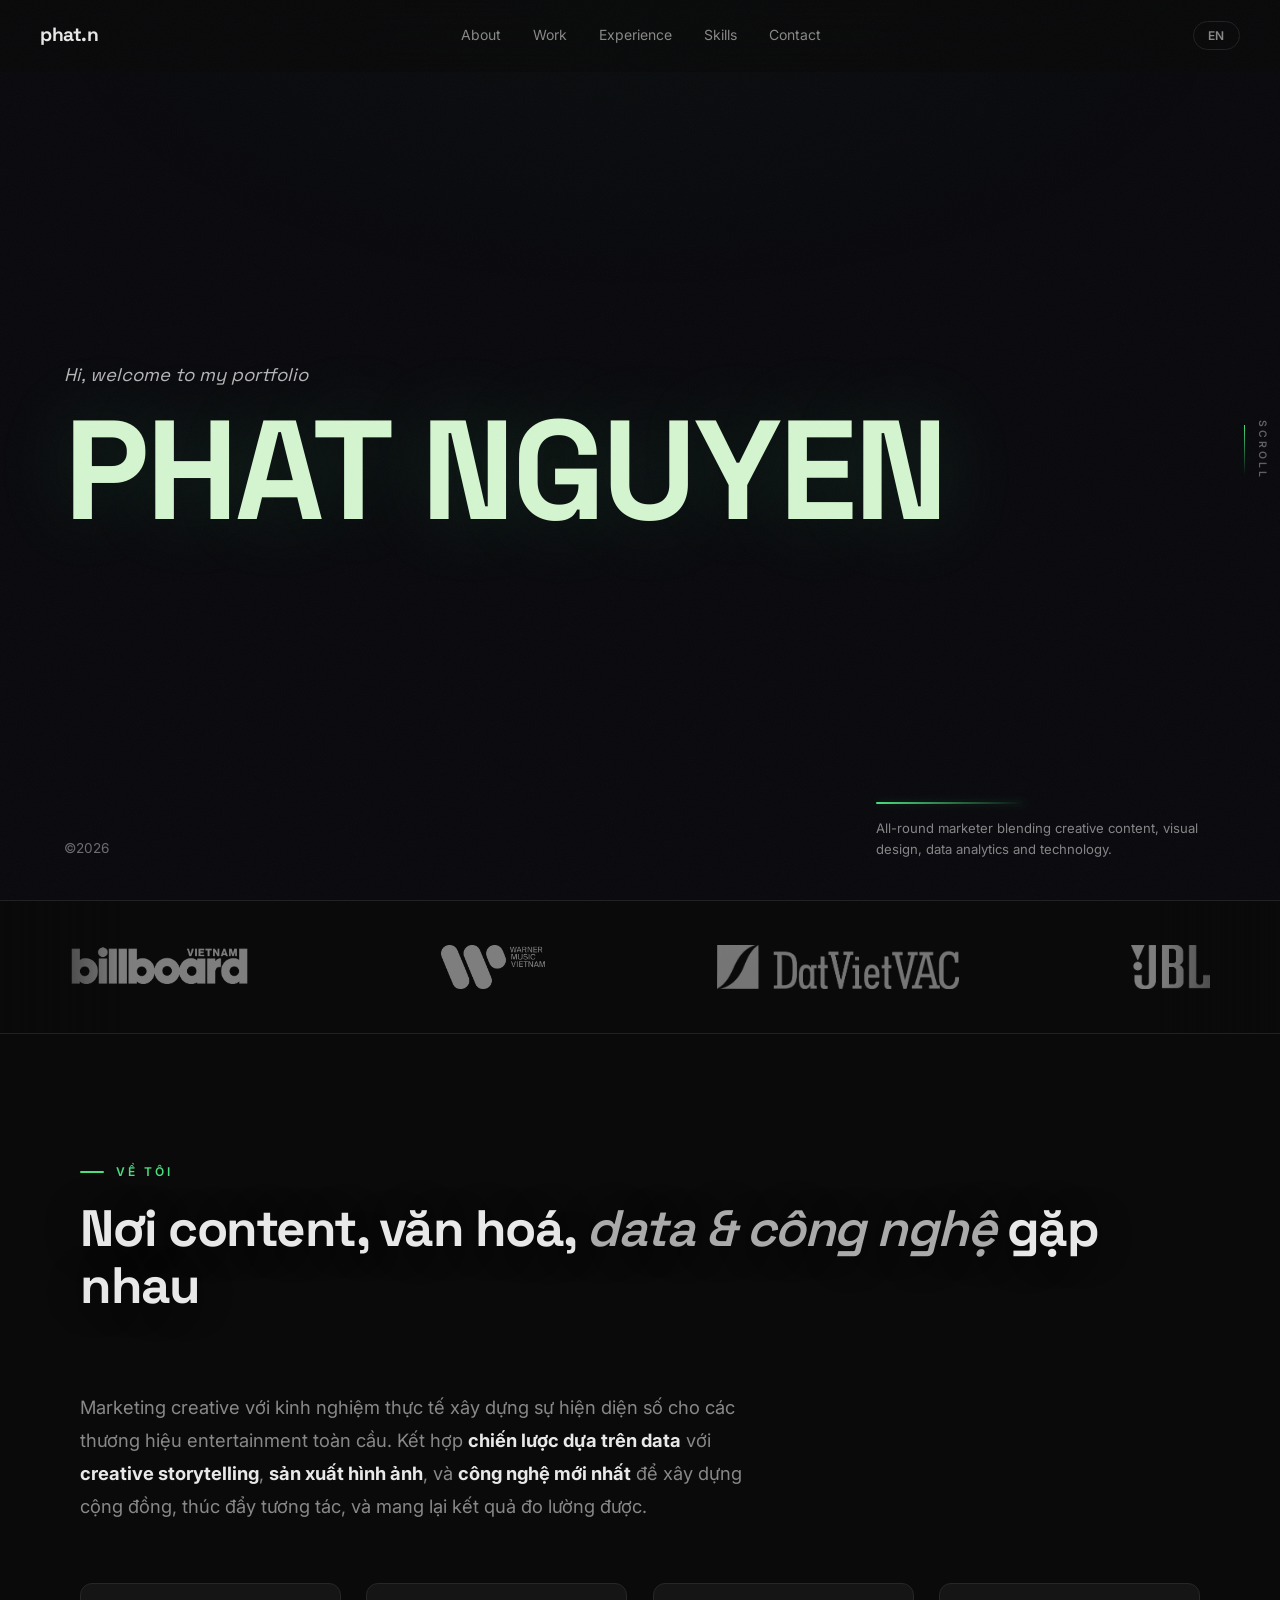
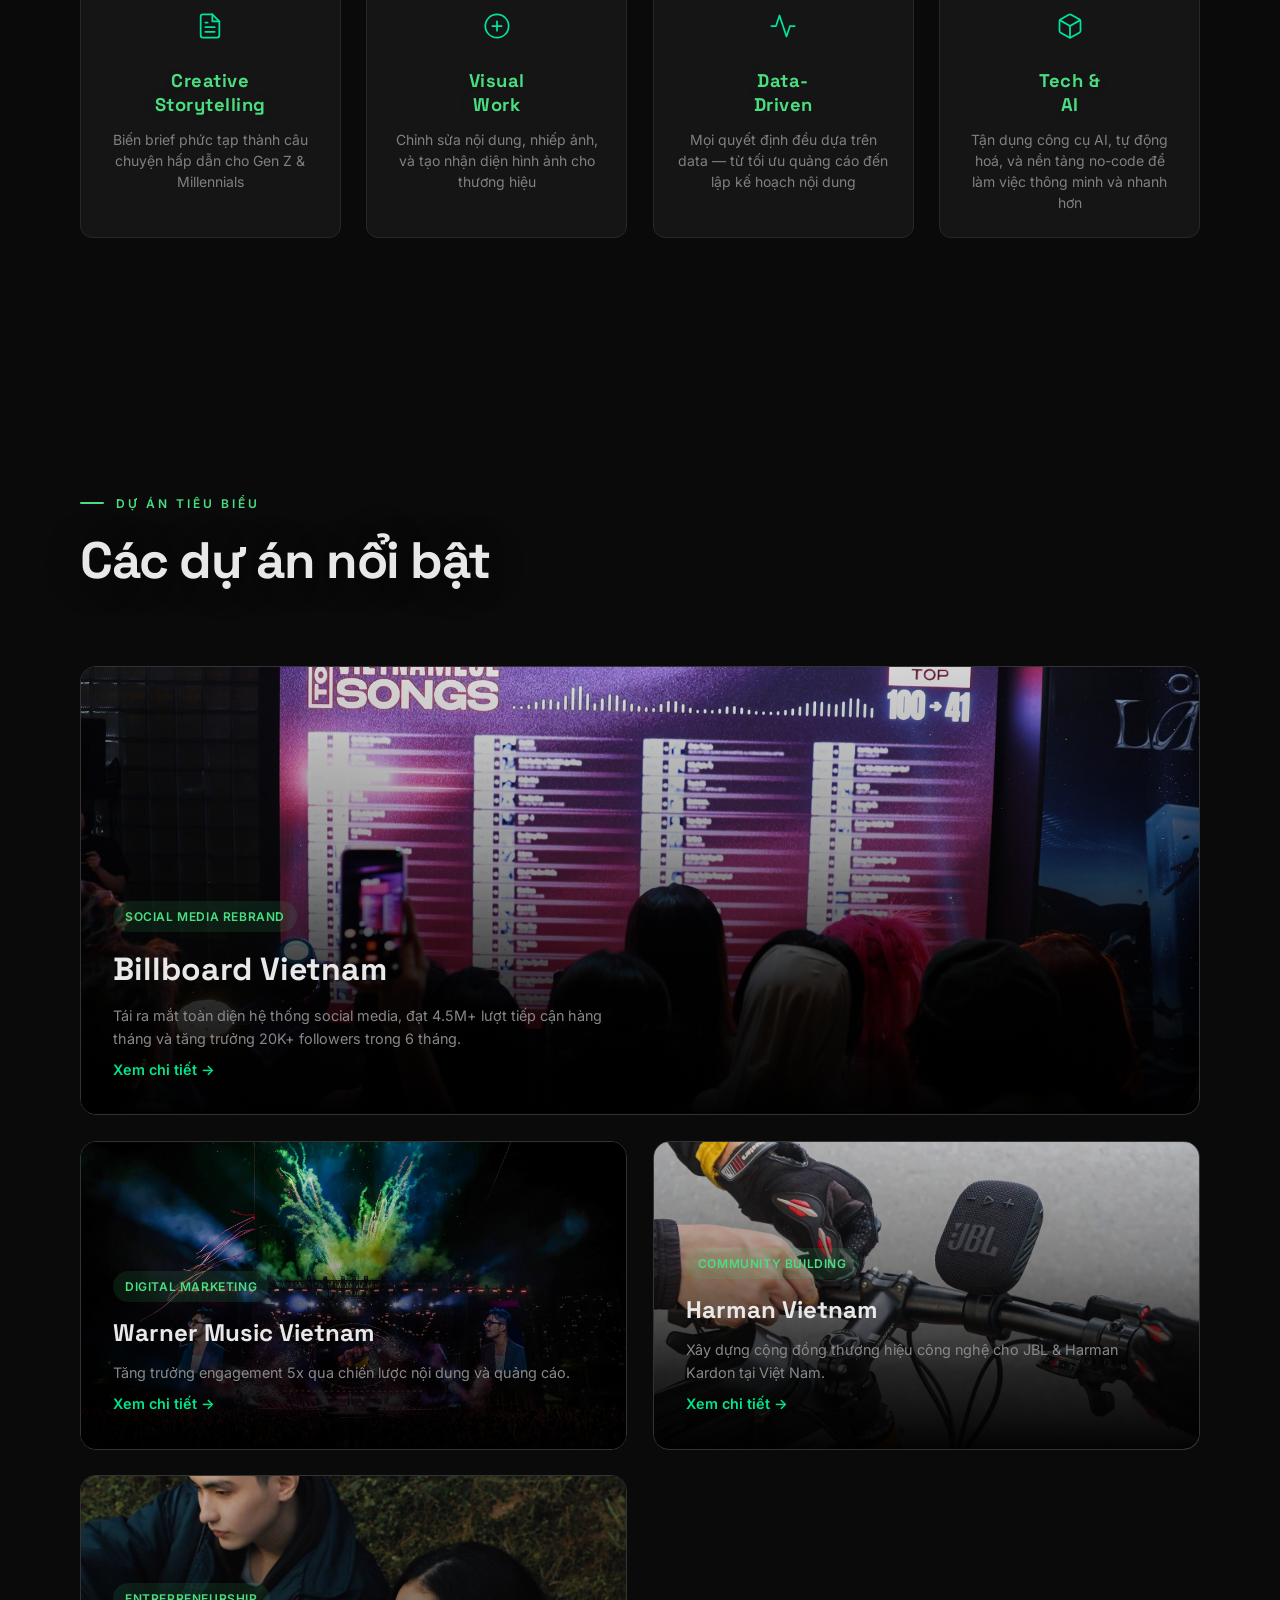
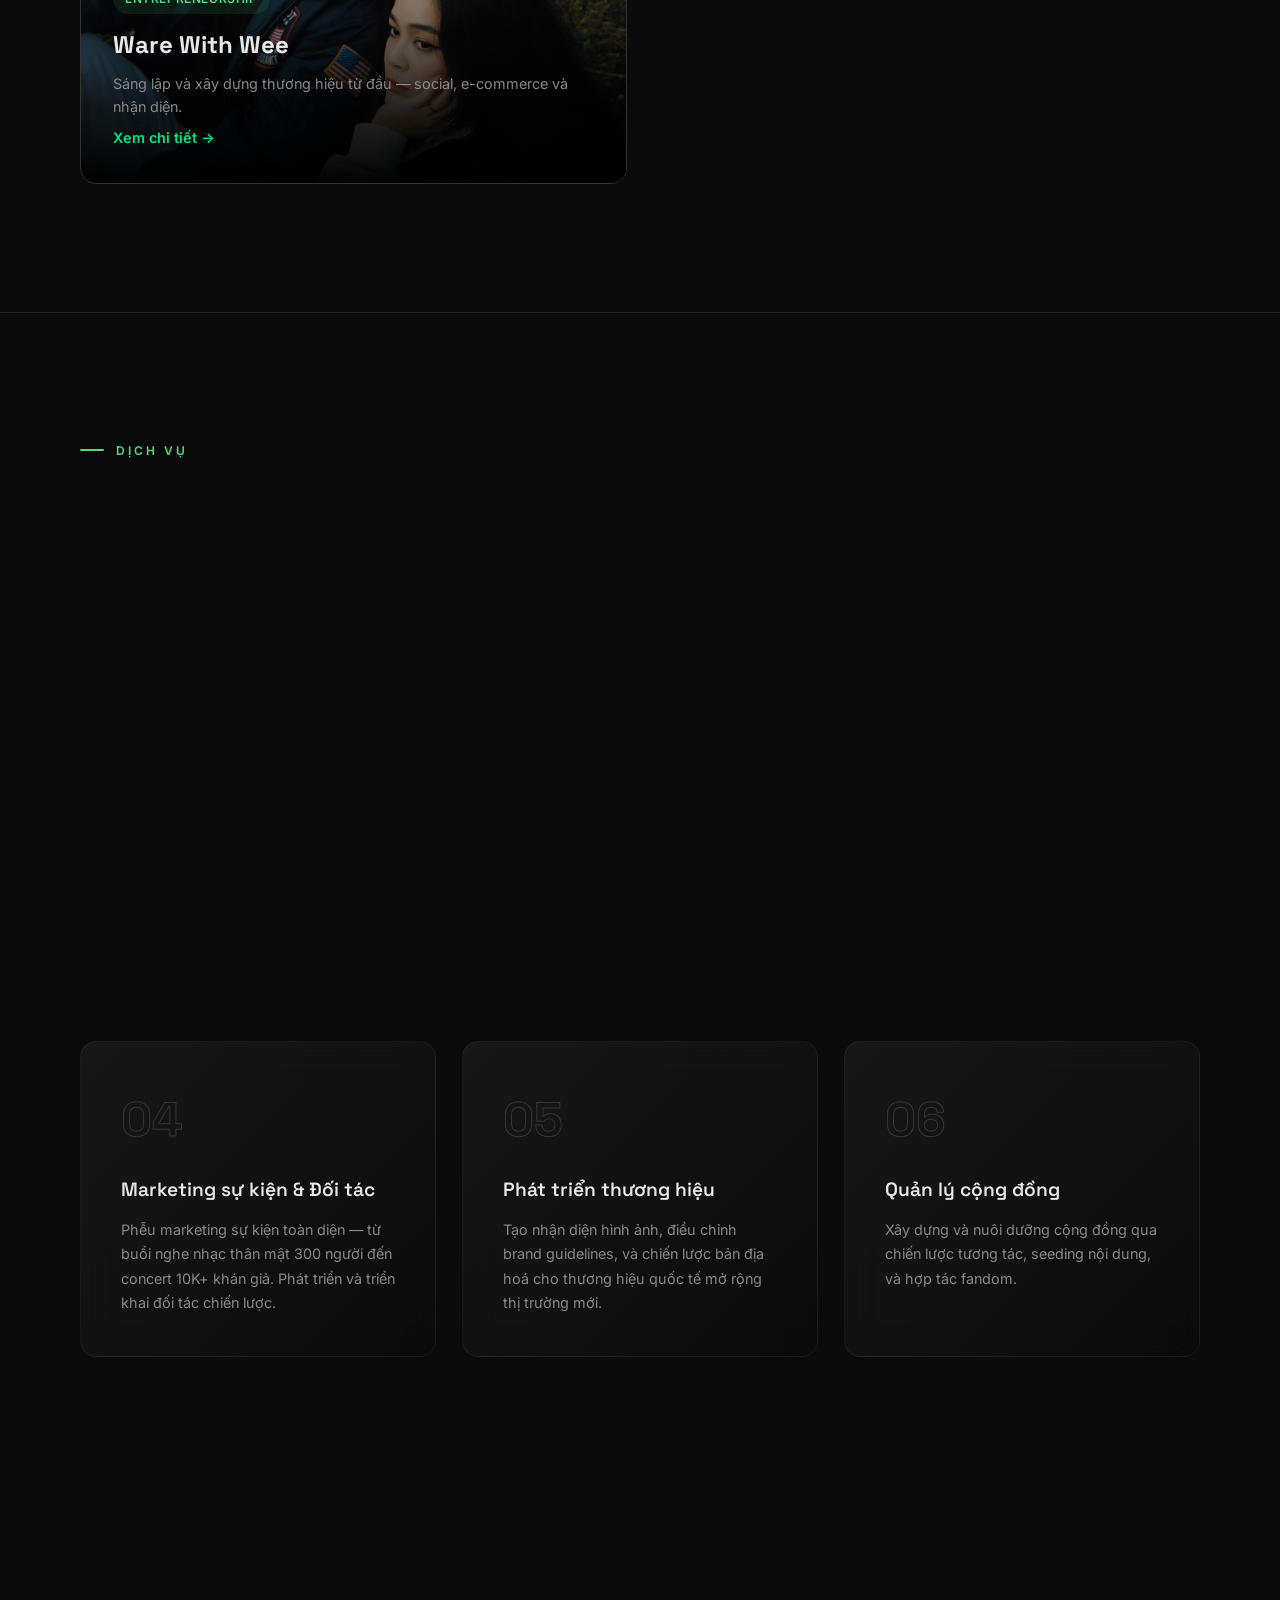
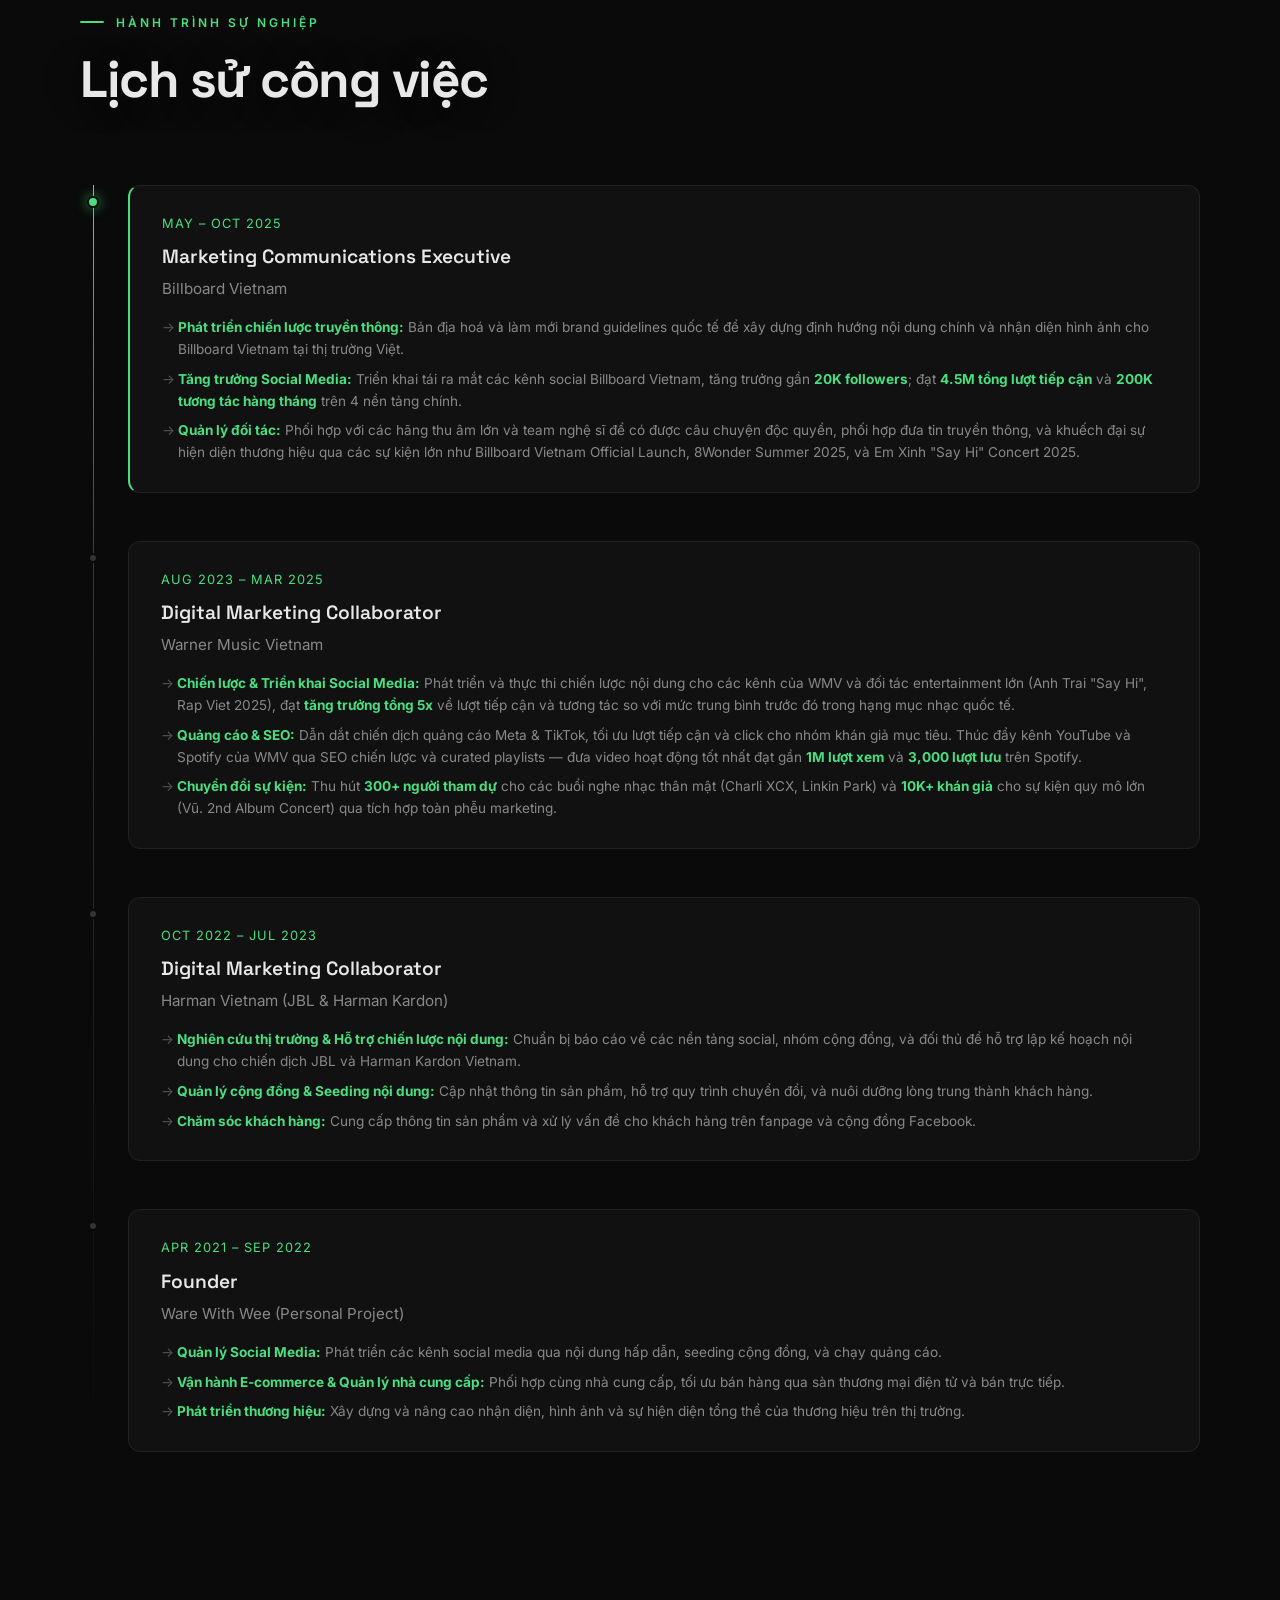
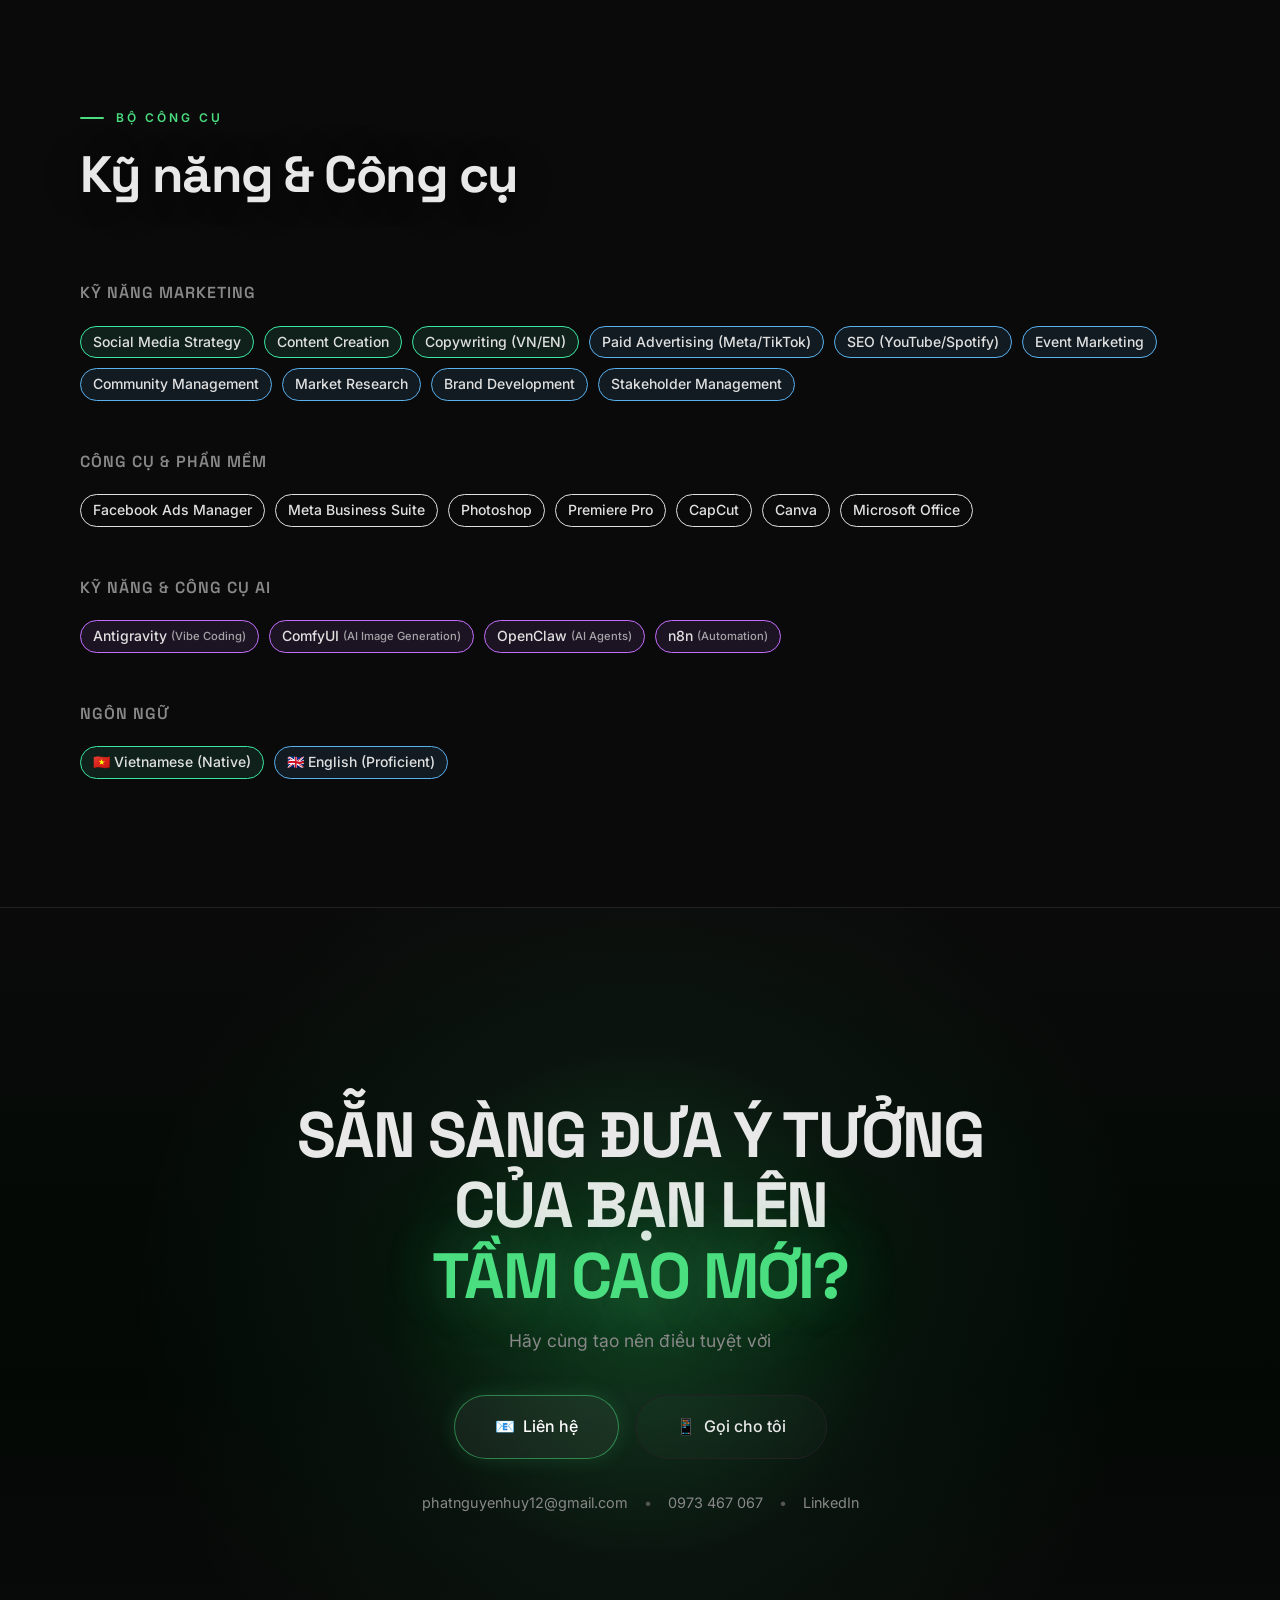
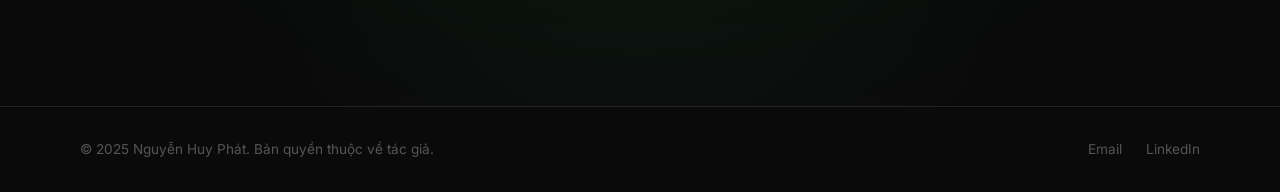
==== commit aca16d95: "Remove hero portrait, center hero layout" ====
--- a/index.html
+++ b/index.html
@@ -47,14 +47,6 @@
             <h1 class="hero__title-massive" aria-label="PHAT NGUYEN">
                 <span class="hero__title-line">PHAT NGUYEN</span>
             </h1>
-        </div>
-
-        <!-- Portrait: bottom center, rising up -->
-        <div class="hero__portrait">
-            <div class="hero__portrait-wrapper">
-                <img src="assets/images/hero-portrait-v6.png" alt="Nguyen Huy Phat" class="hero__portrait-img">
-                <div class="hero__portrait-glow"></div>
-            </div>
         </div>
 
         <!-- Bottom-left: Year -->
--- a/style.css
+++ b/style.css
@@ -252,7 +252,7 @@
     min-height: 100vh;
     display: flex;
     flex-direction: column;
-    justify-content: flex-start;
+    justify-content: center;
     align-items: center;
     padding: 0;
     overflow: hidden;
@@ -267,7 +267,7 @@
 .hero__greeting {
     width: 100%;
     max-width: 90vw;
-    padding-top: clamp(100px, 15vh, 160px);
+    padding-top: 0;
     z-index: 3;
 }
 .hero__greeting-text {
@@ -277,7 +277,7 @@
     color: rgba(255, 255, 255, 0.7);
     font-style: italic;
     line-height: 1.4;
-    margin-bottom: 12px;
+    margin-bottom: 16px;
 }
 
 /* Center Wrap — Name + Portrait */
@@ -306,48 +306,9 @@
     white-space: nowrap;
 }
 
-/* Portrait — Bottom left, rising up */
+/* Portrait — Hidden (removed) */
 .hero__portrait {
-    position: absolute;
-    left: clamp(0px, 2vw, 30px);
-    bottom: -5%;
-    z-index: 2;
-    width: clamp(500px, 55vw, 800px);
-    pointer-events: none;
-}
-.hero__portrait-wrapper {
-    position: relative;
-}
-.hero__portrait-img {
-    width: 100%;
-    height: auto;
-    object-fit: cover;
-    display: block;
-    filter: brightness(0.85) contrast(1.15) saturate(0.85);
-    mask-image: linear-gradient(to bottom, black 0%, black 70%, transparent 100%);
-    -webkit-mask-image: linear-gradient(to bottom, black 0%, black 70%, transparent 100%);
-}
-.hero__portrait-glow {
-    position: absolute;
-    top: -25%;
-    left: -25%;
-    right: -25%;
-    bottom: -25%;
-    background: radial-gradient(circle at 50% 45%, rgba(74, 222, 128, 0.25) 0%, rgba(74, 222, 128, 0.08) 40%, transparent 65%);
-    z-index: -1;
-    filter: blur(60px);
-    animation: glowBreath 4s ease-in-out infinite;
-    pointer-events: none;
-}
-@keyframes glowBreath {
-    0%, 100% {
-        transform: scale(1);
-        opacity: 0.6;
-    }
-    50% {
-        transform: scale(1.15);
-        opacity: 1;
-    }
+    display: none;
 }
 
 /* Bottom-left — Year */
@@ -1672,11 +1633,11 @@
 /* ---------- Responsive ---------- */
 @media (max-width: 968px) {
     .hero {
-        padding: 80px 0 0;
+        padding: 0;
     }
     .hero__greeting {
-        top: 90px;
-        left: 20px;
+        top: auto;
+        left: auto;
     }
     .hero__greeting-text {
         font-size: 1rem;
@@ -1685,14 +1646,7 @@
         font-size: clamp(2.5rem, 9vw, 4rem);
         letter-spacing: -1px;
         position: relative;
-        z-index: 4; /* Ensure text is above portrait on mobile */
-    }
-    .hero__portrait {
-        width: 95%;
-        max-width: 480px;
-        left: -5%;
-        bottom: 0;
-        z-index: 2;
+        z-index: 4;
     }
     .hero__bottom-left,
     .hero__bottom-right {
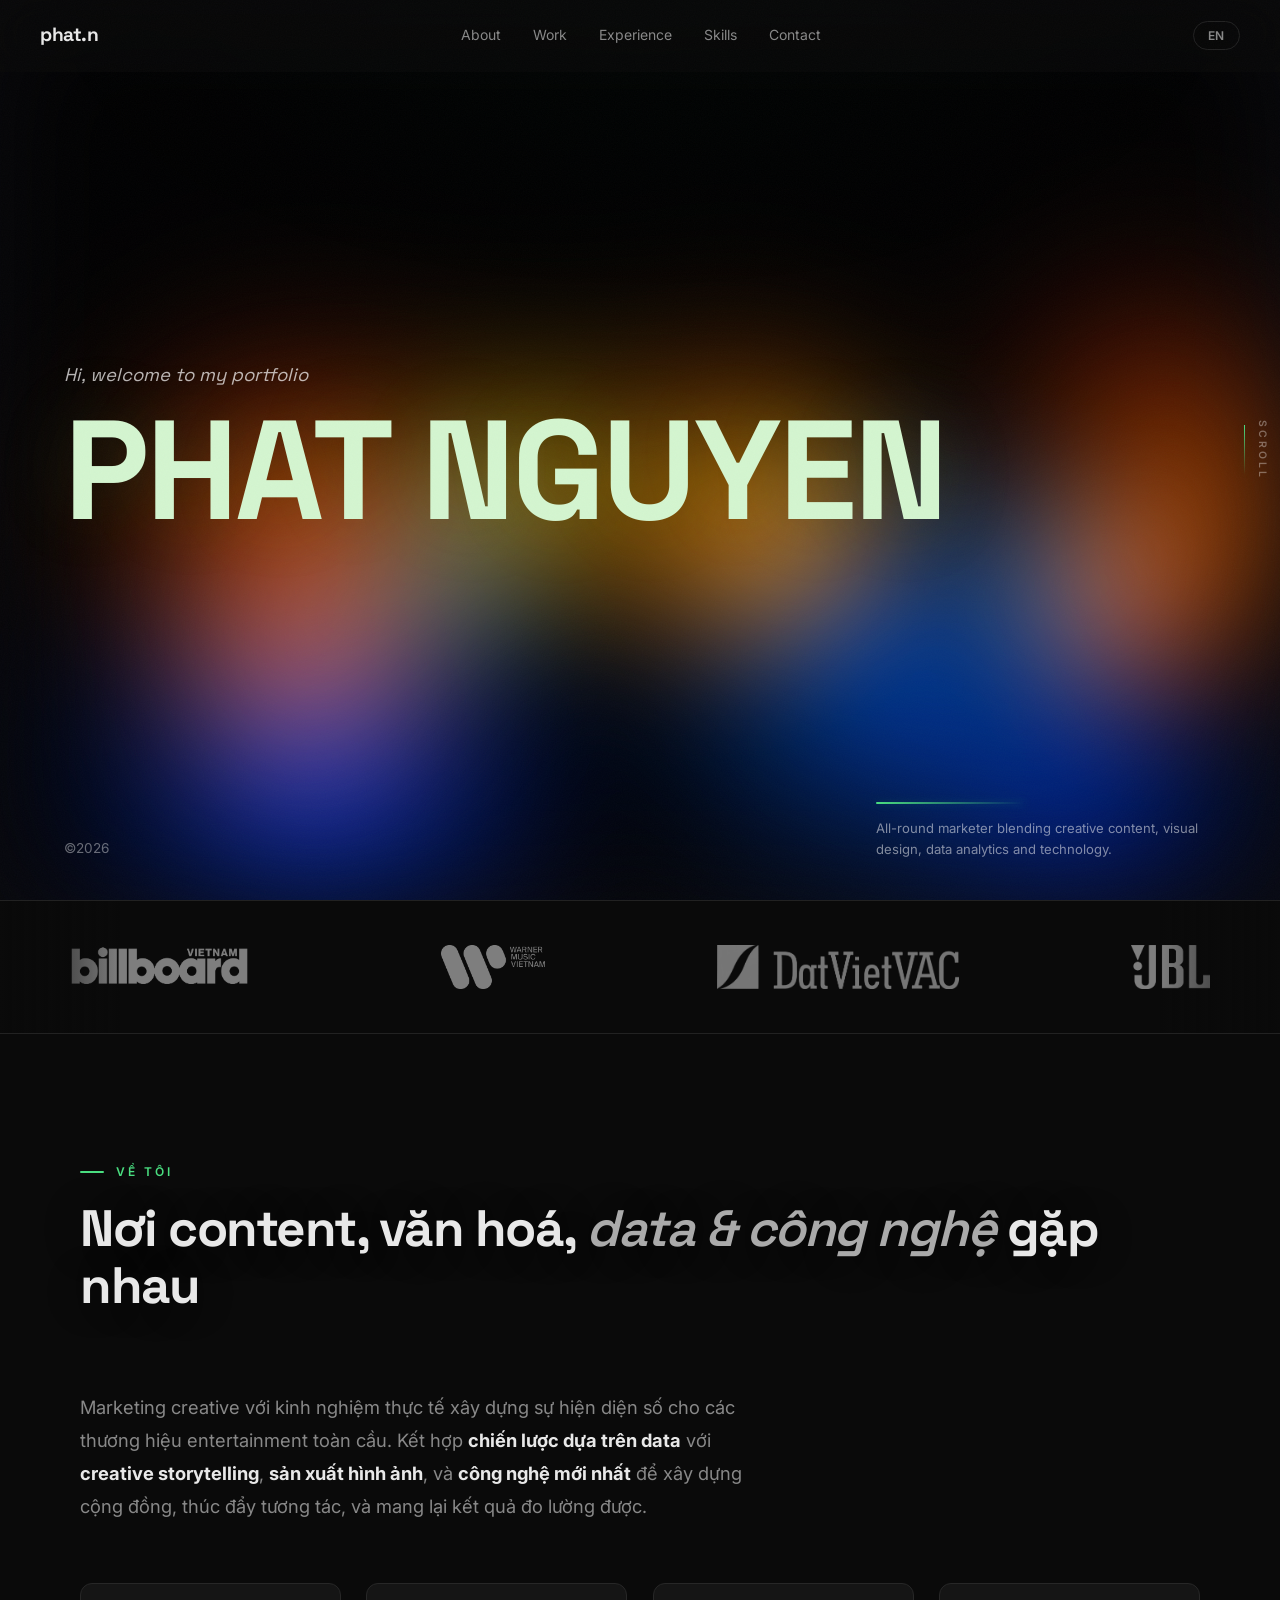
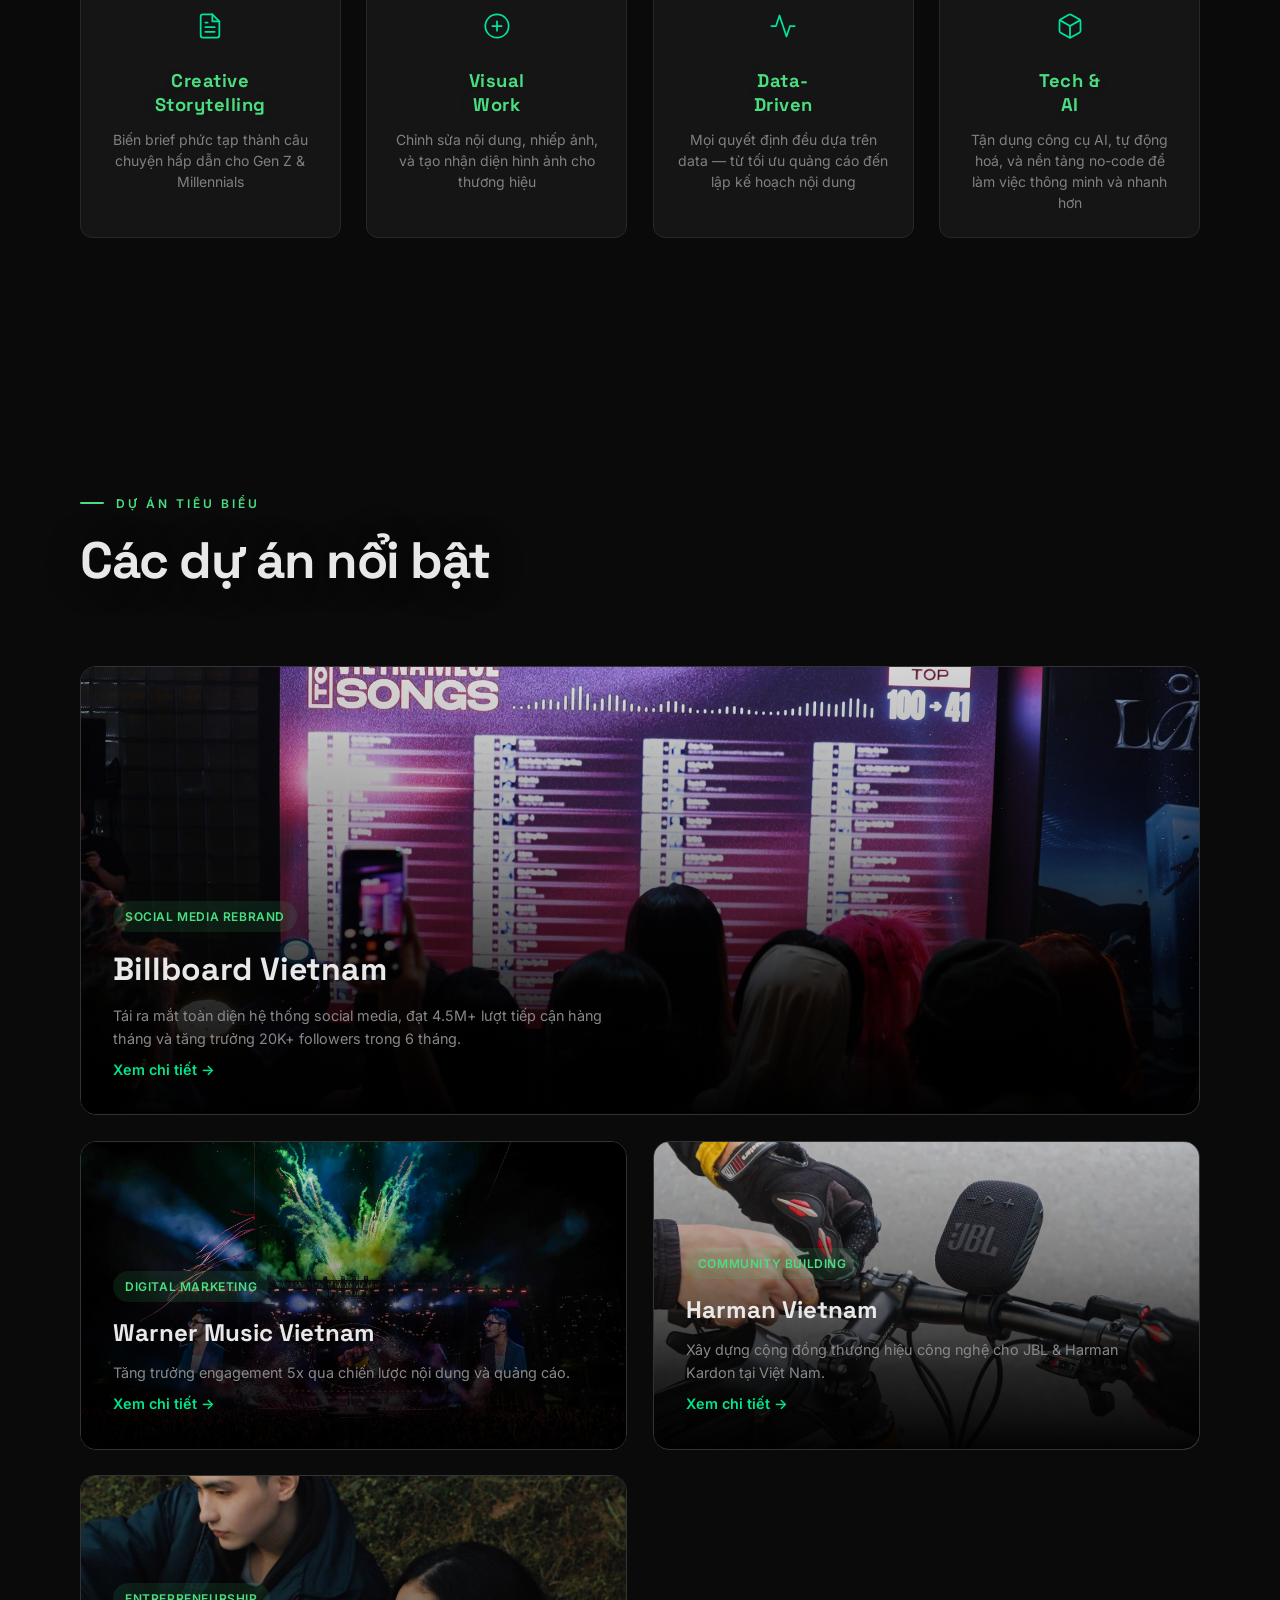
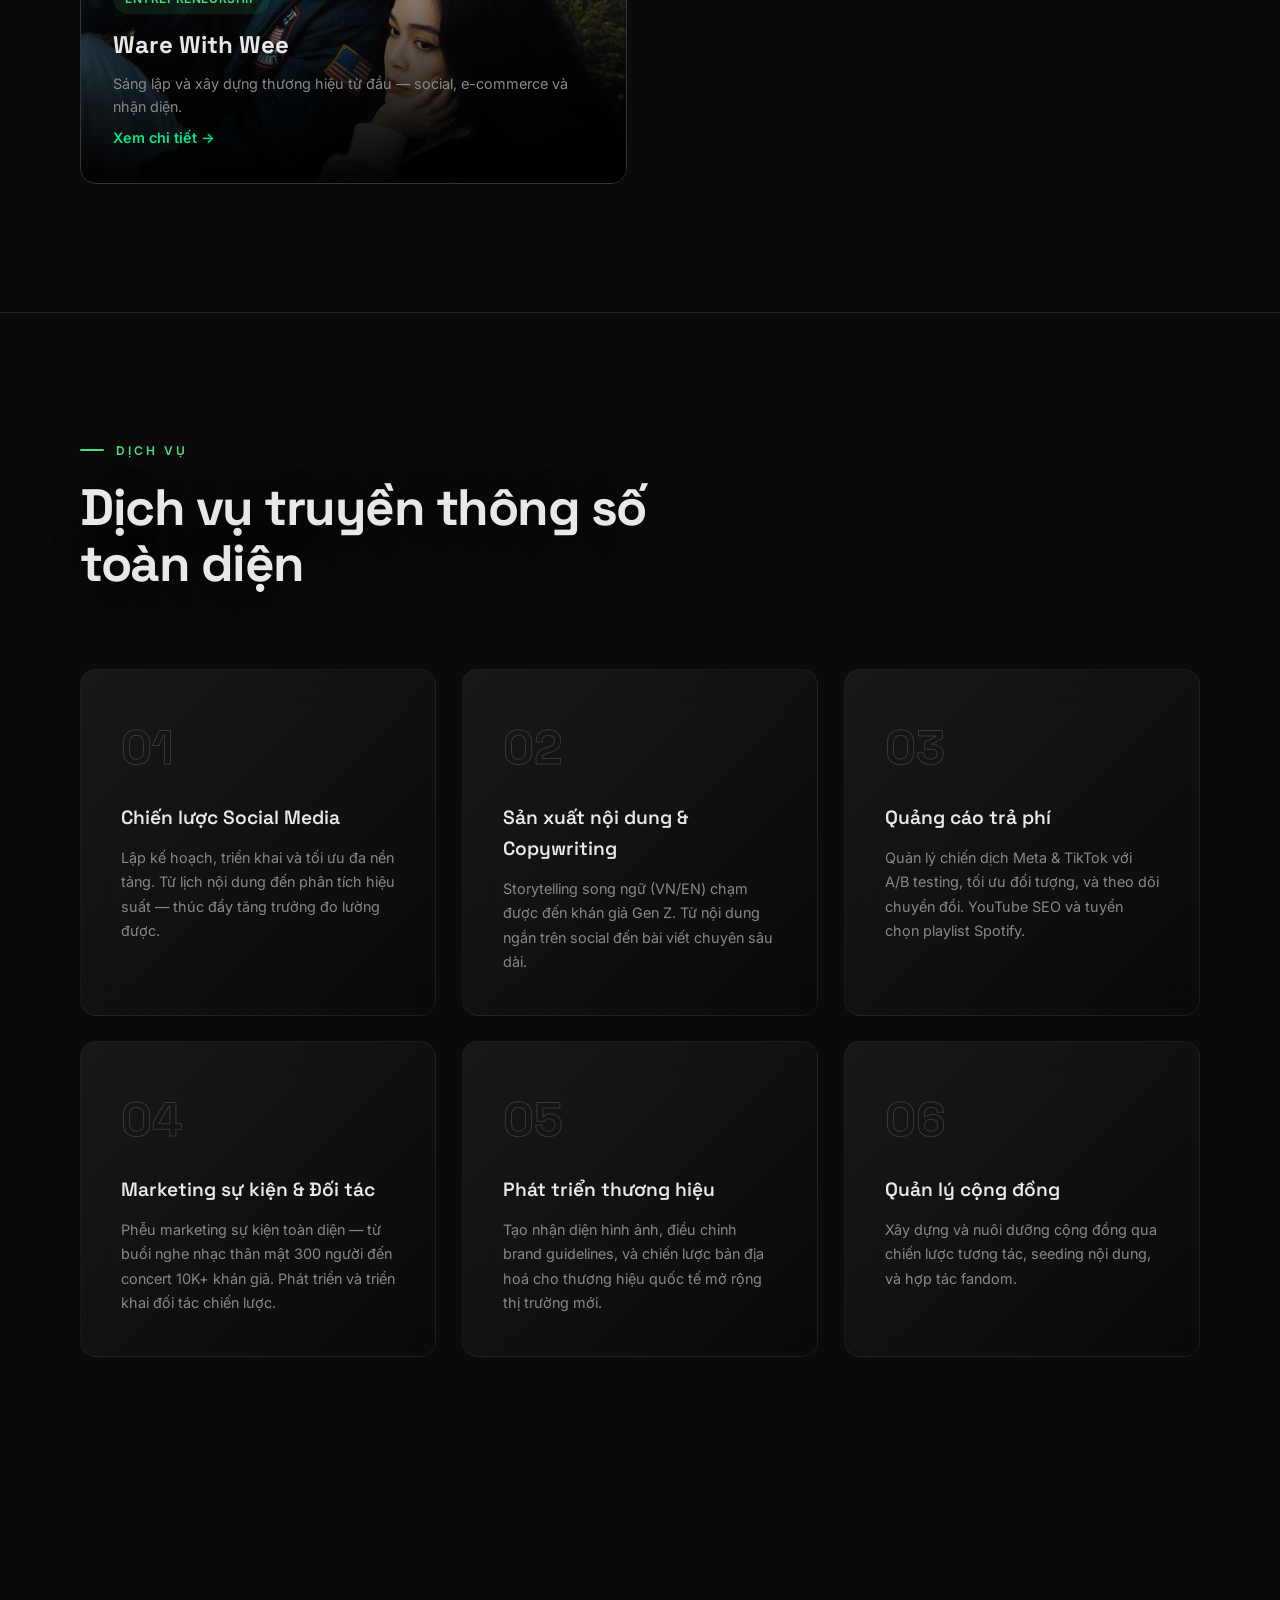
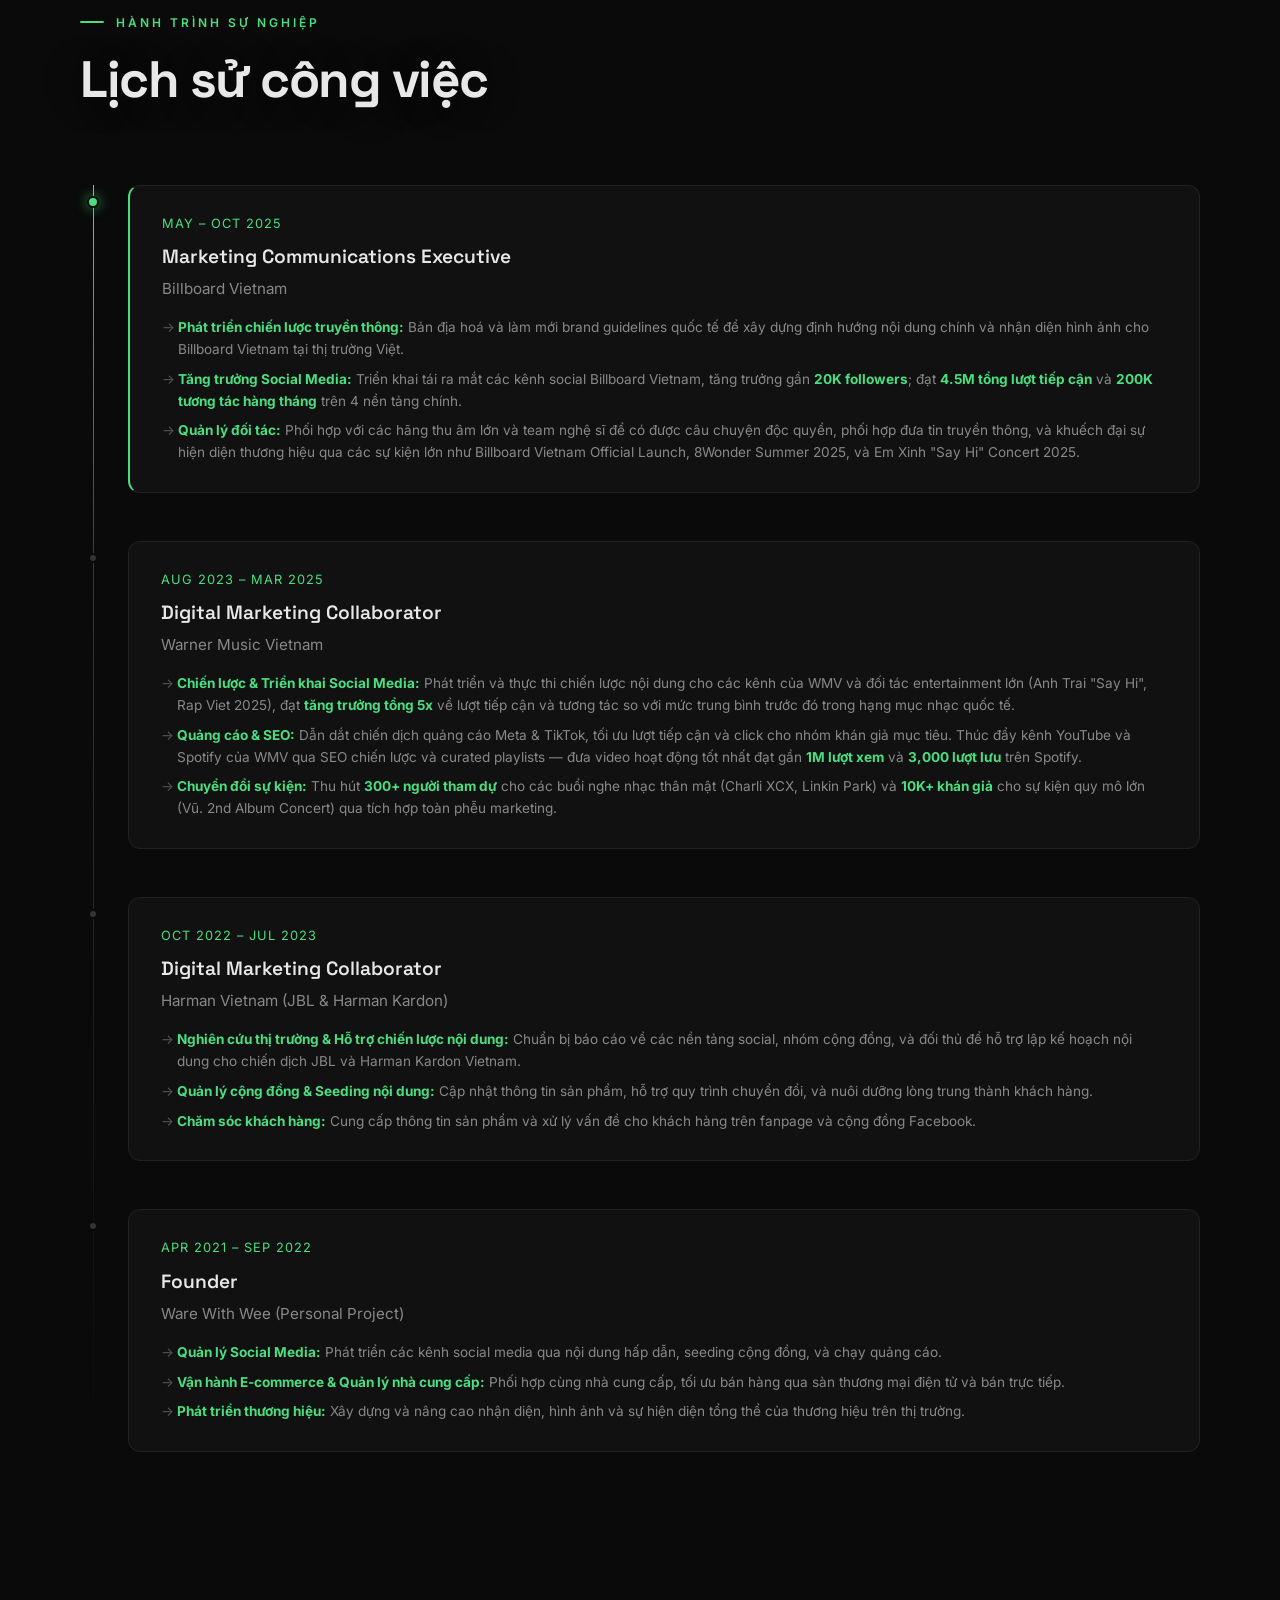
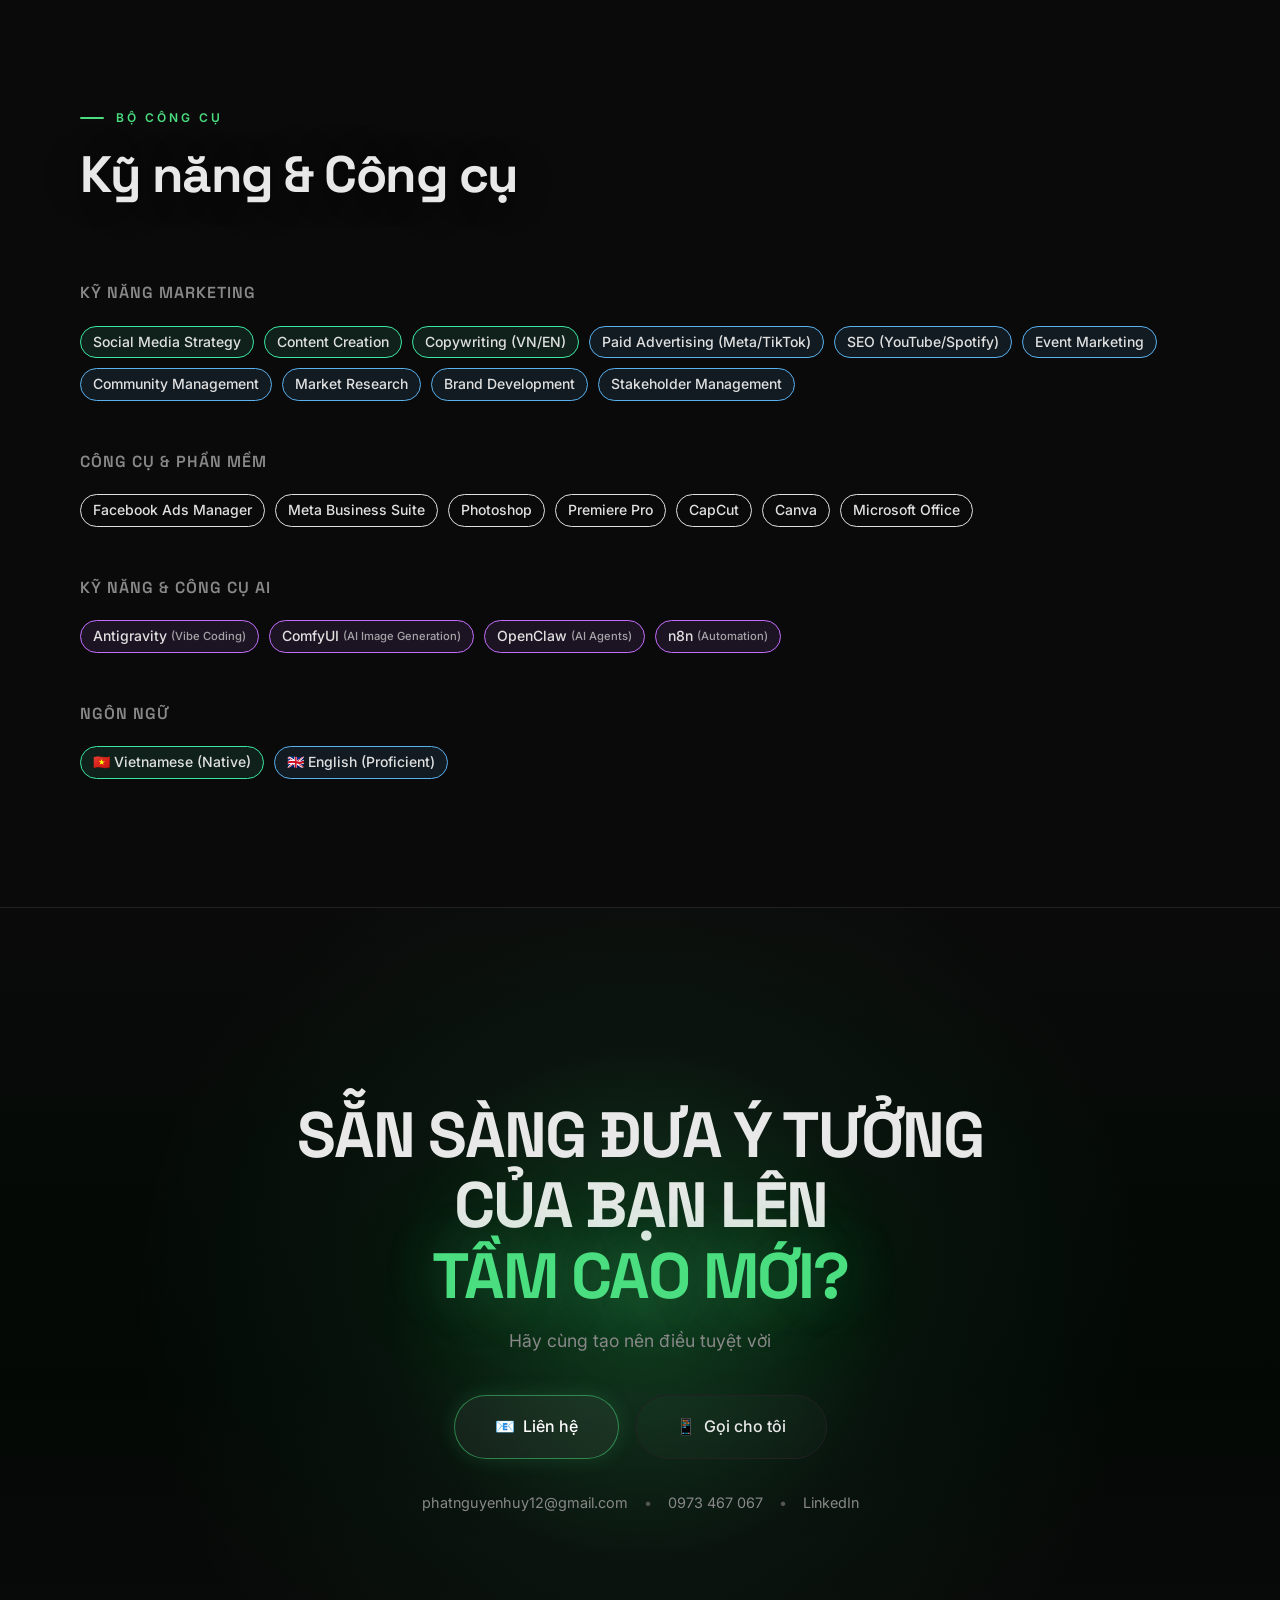
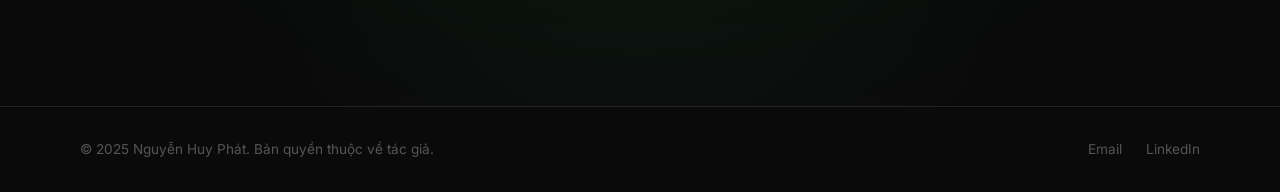
==== commit ea96e492: "Add animated lava gradient background to hero section" ====
--- a/index.html
+++ b/index.html
@@ -554,6 +554,7 @@
         </div>
     </footer>
 
+    <script src="lava.js"></script>
     <script src="script.js"></script>
     <script src="i18n.js"></script>
 </body>
--- a/style.css
+++ b/style.css
@@ -263,6 +263,18 @@
     display: none;
 }
 
+/* Lava Gradient Canvas */
+.hero__lava-canvas {
+    position: absolute;
+    inset: 0;
+    z-index: 0;
+    width: 100%;
+    height: 100%;
+    filter: blur(60px) saturate(1.3);
+    opacity: 0.85;
+    pointer-events: none;
+}
+
 /* Greeting — Above Title, aligned to title left edge */
 .hero__greeting {
     width: 100%;
@@ -280,10 +292,10 @@
     margin-bottom: 16px;
 }
 
-/* Center Wrap — Name + Portrait */
+/* Center Wrap — Name */
 .hero__center-wrap {
     position: relative;
-    z-index: 1;
+    z-index: 2;
     width: 100%;
     max-width: 90vw;
     text-align: left;
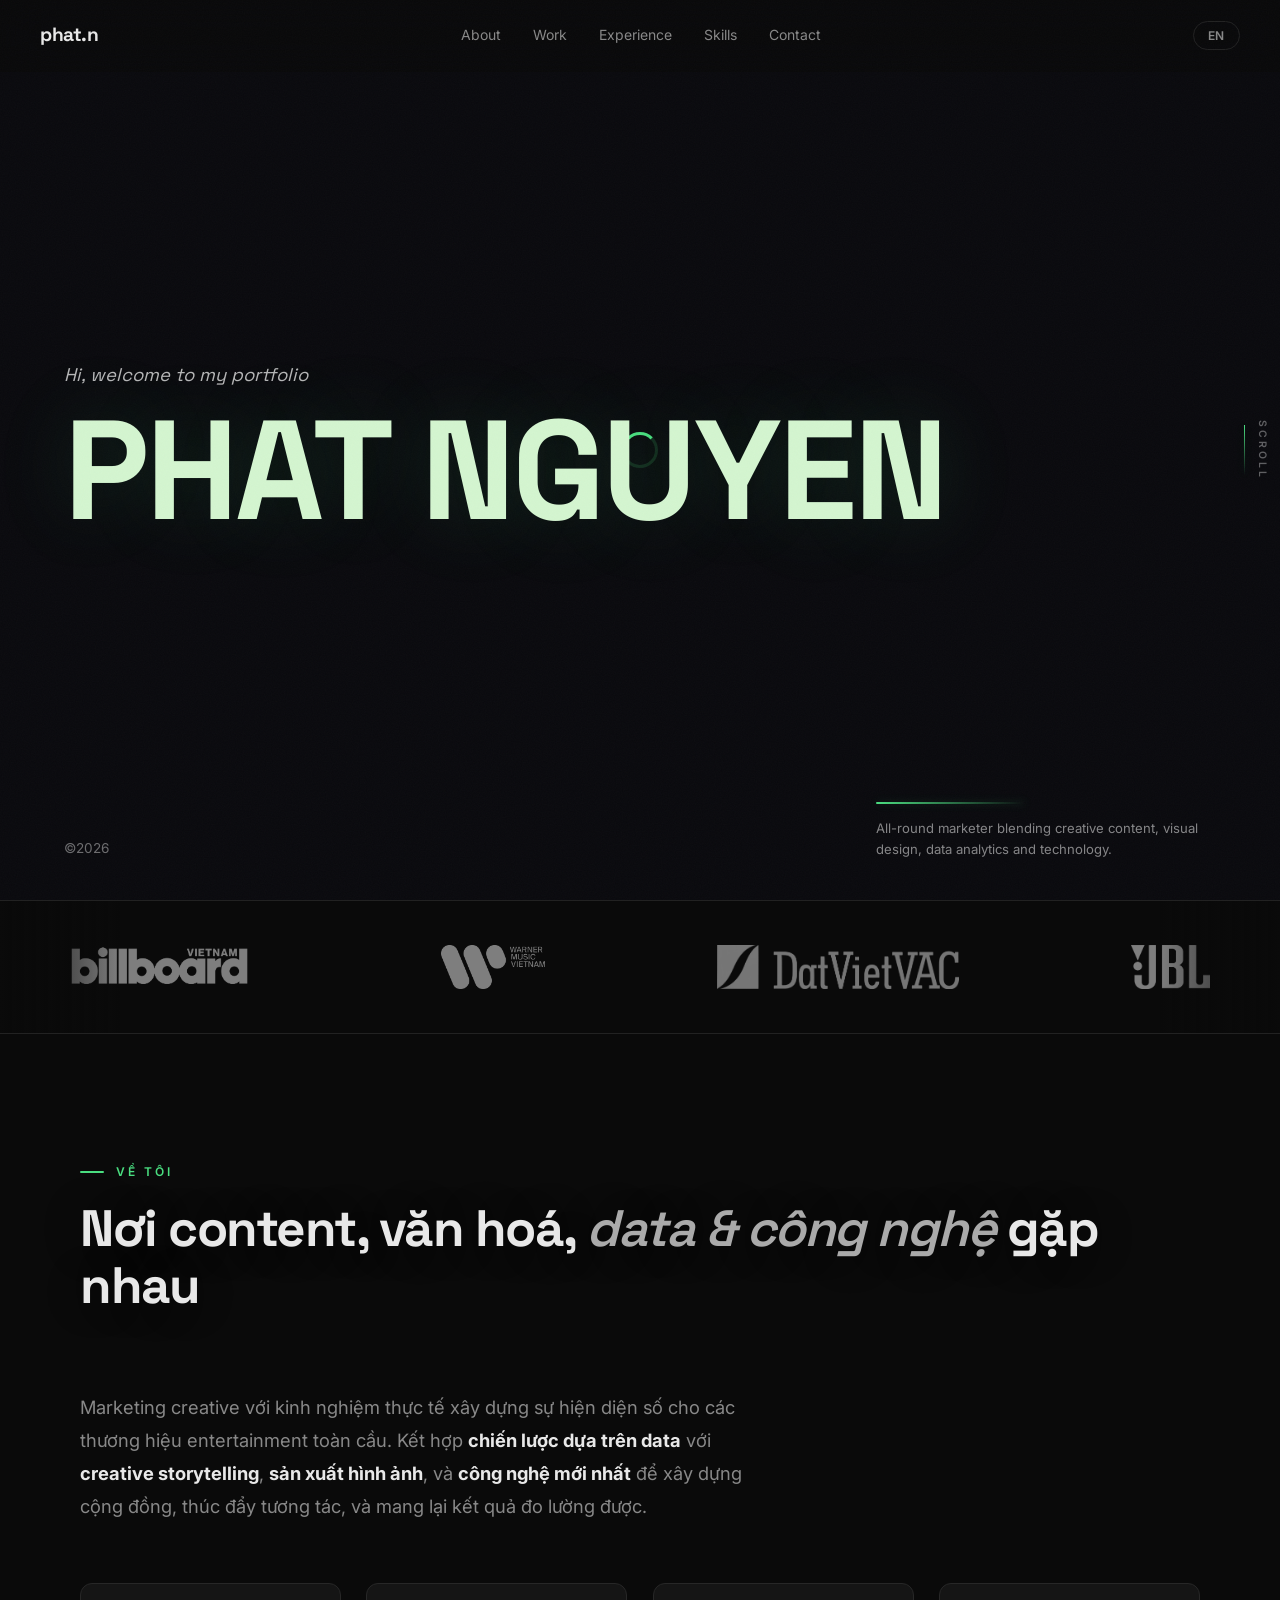
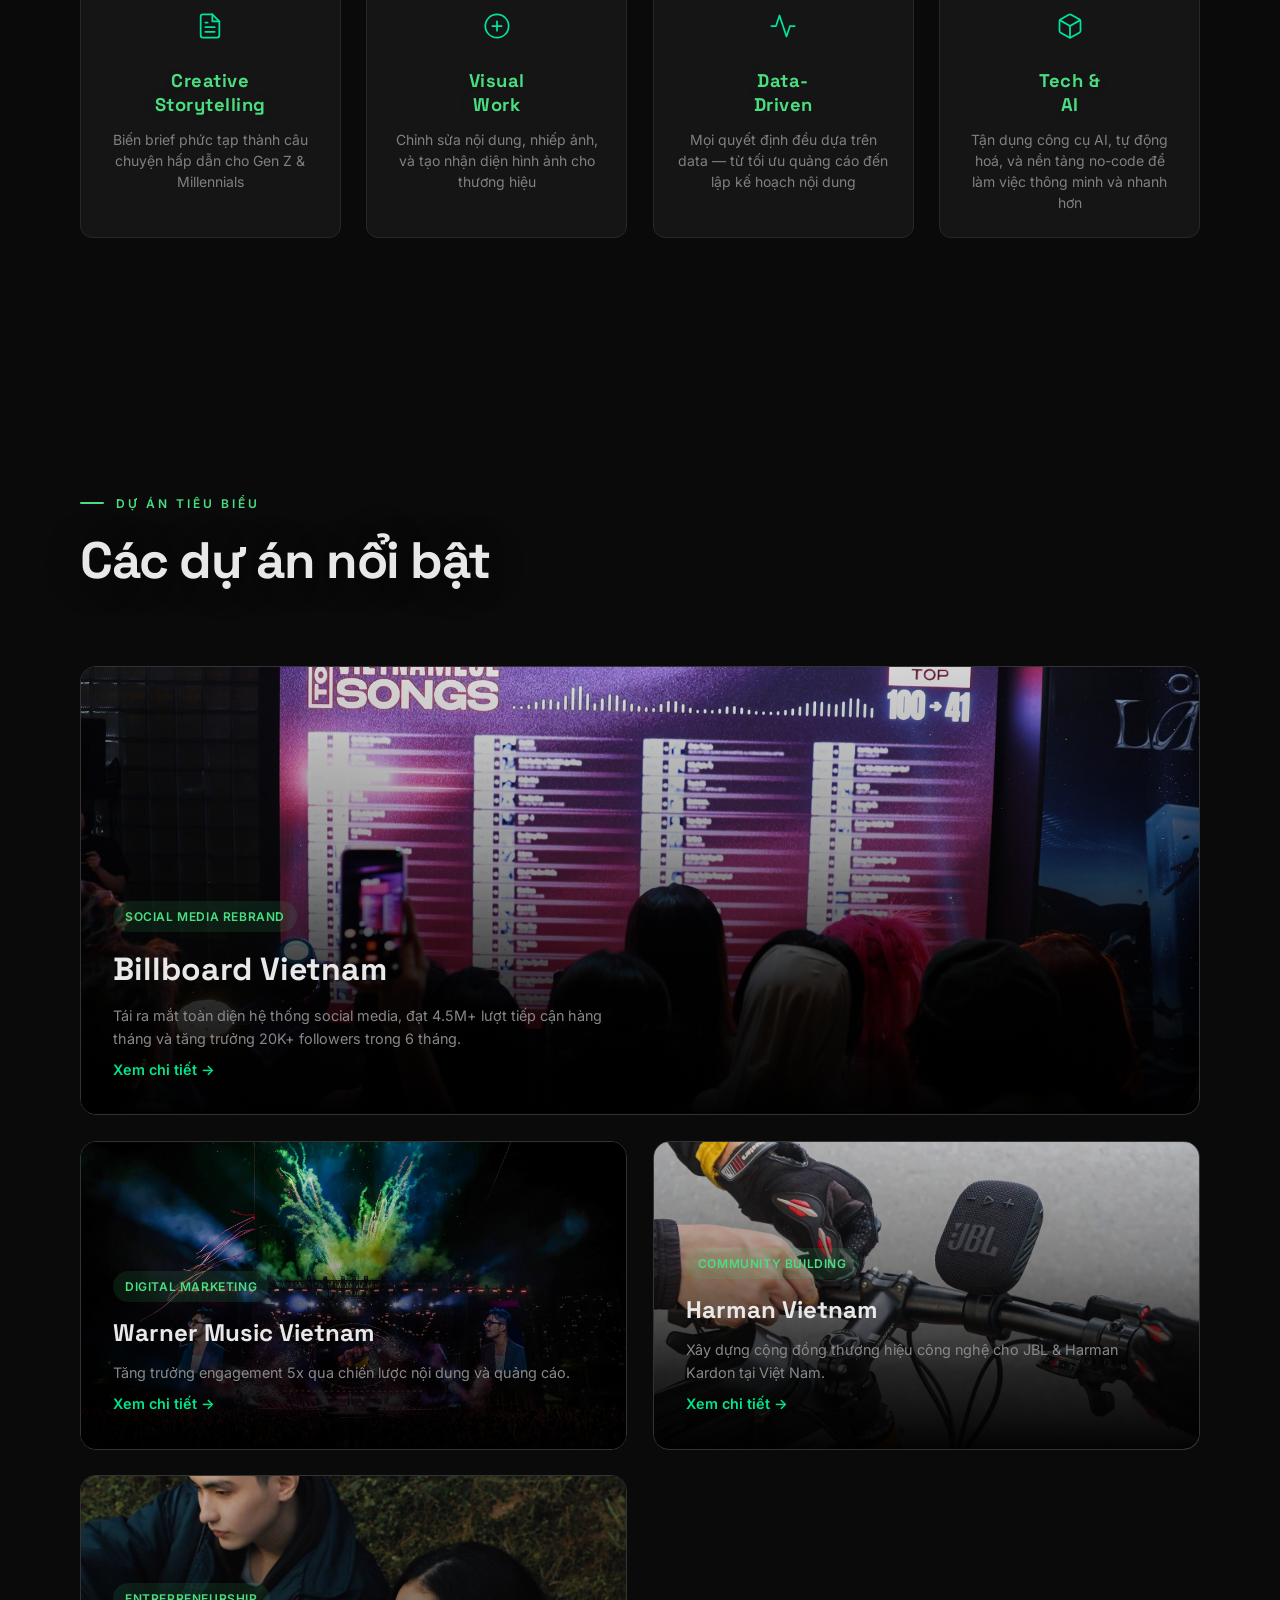
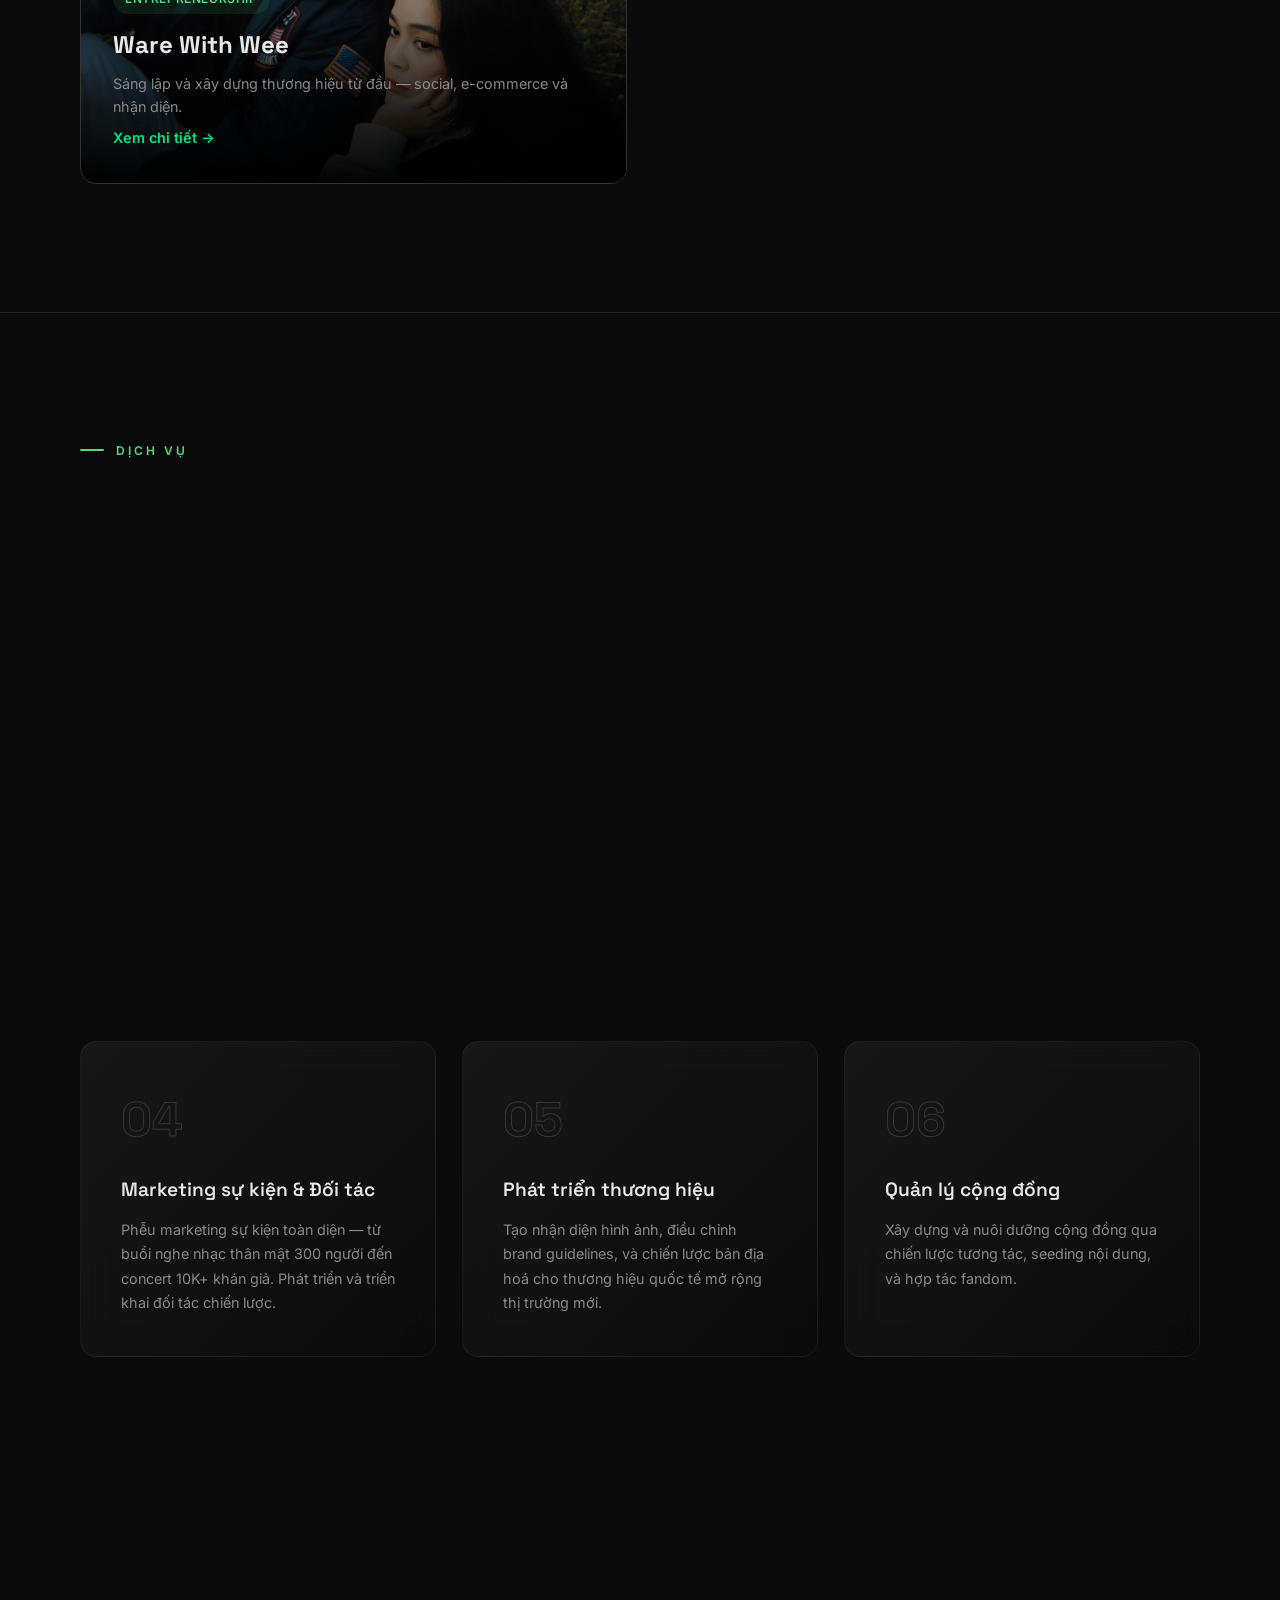
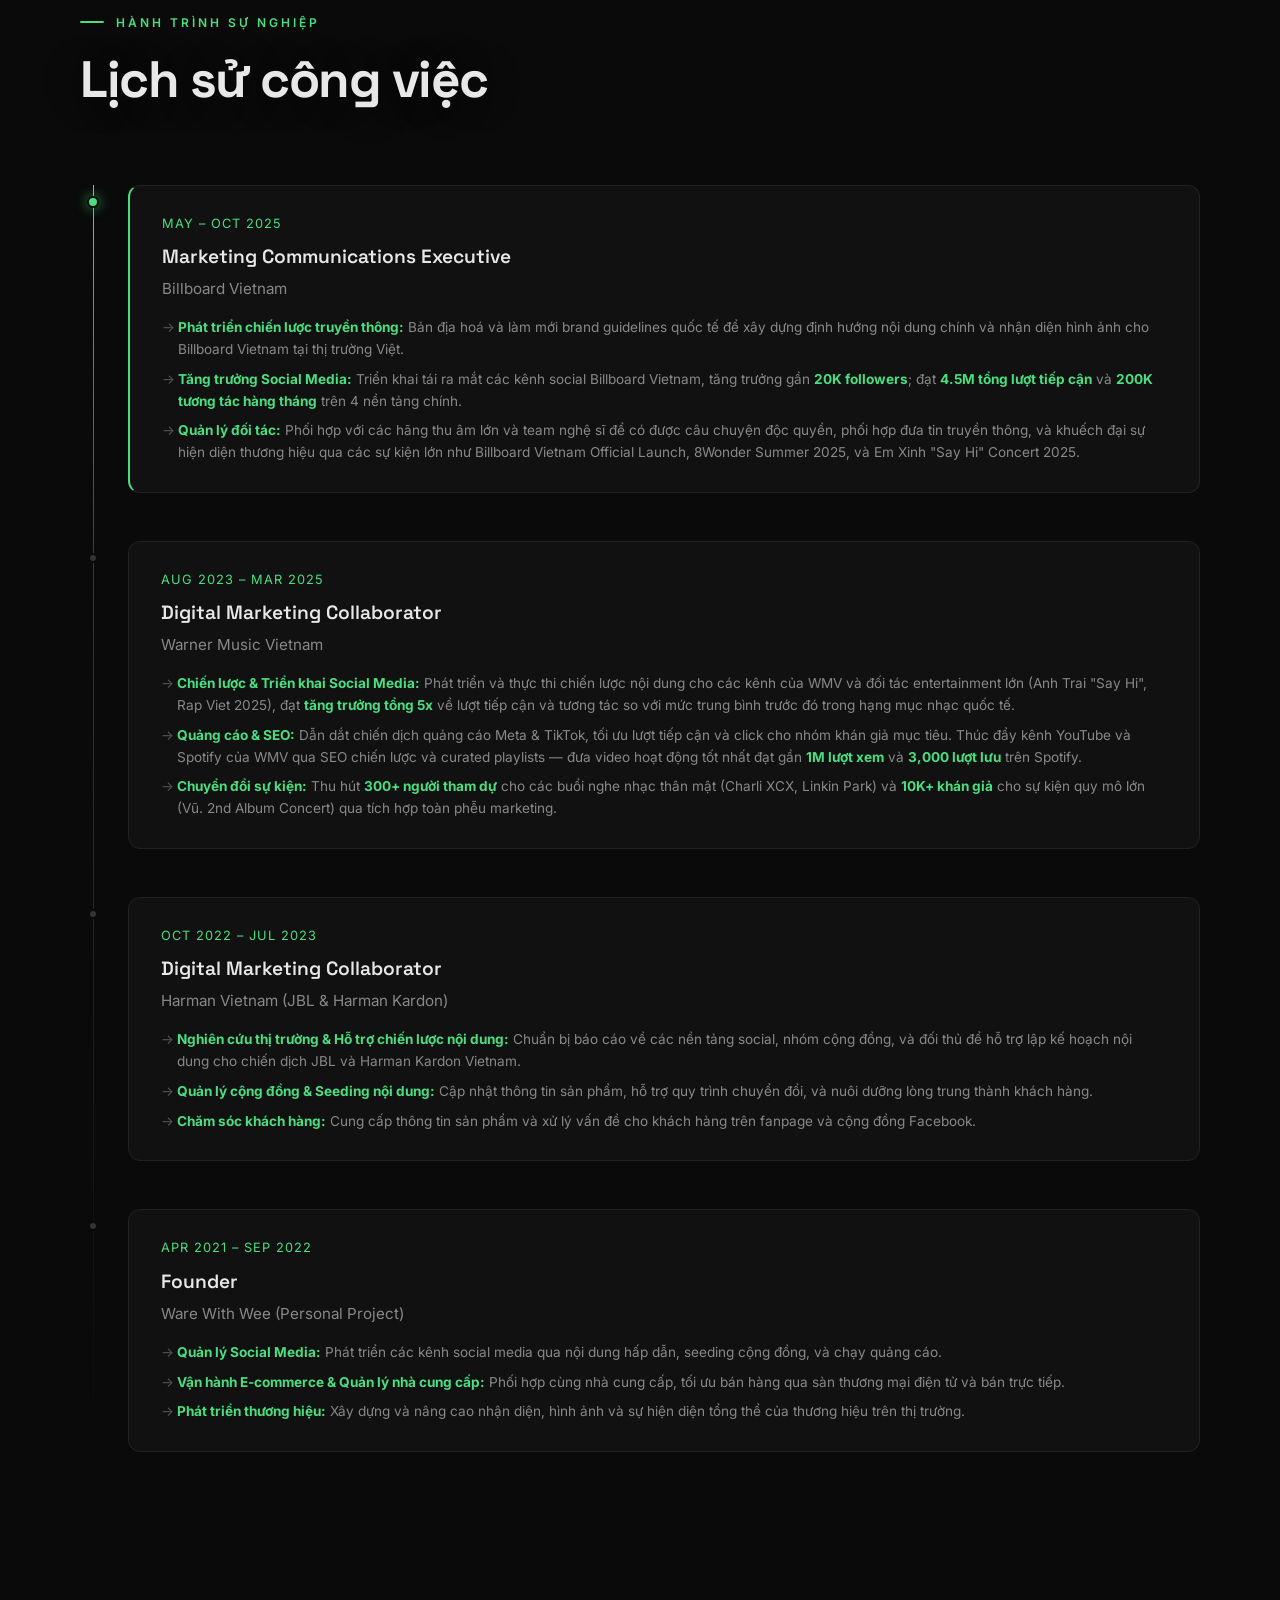
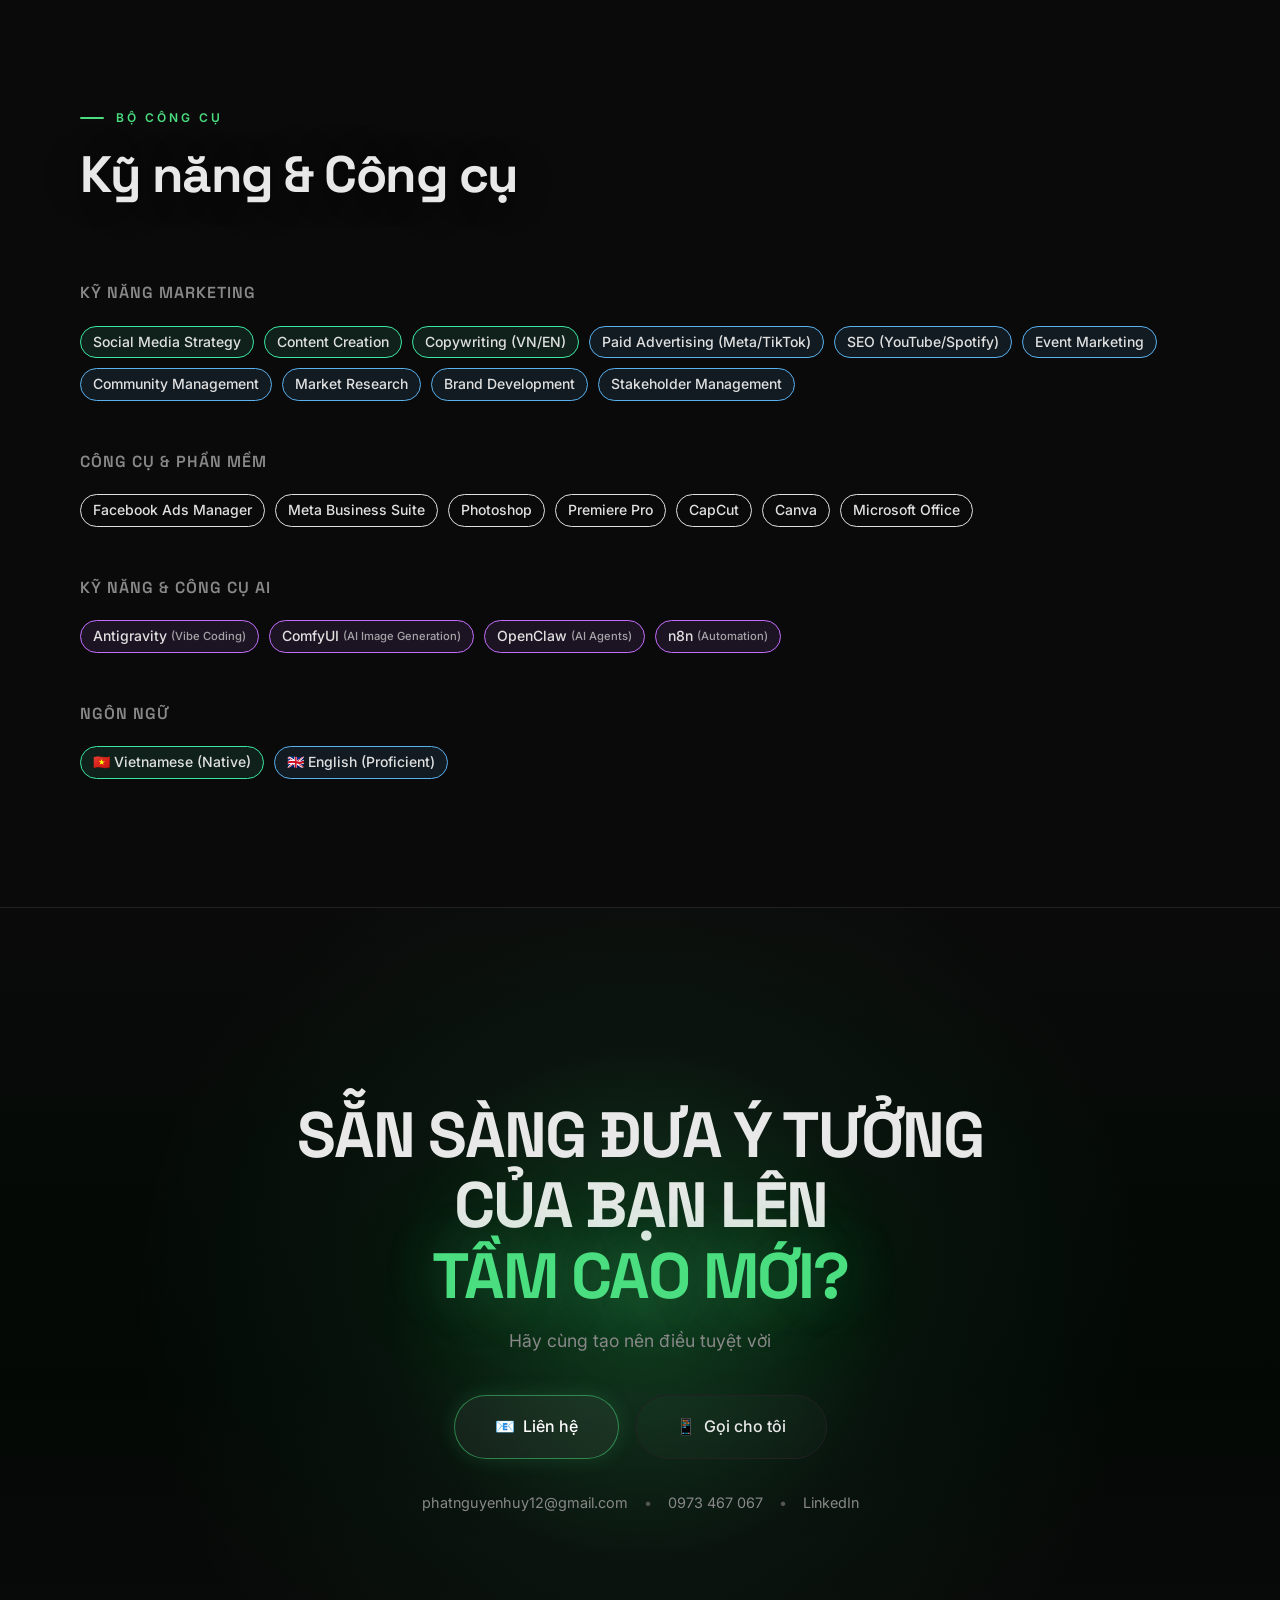
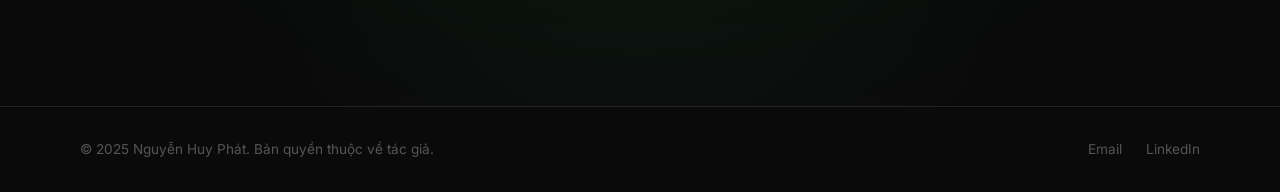
==== commit 7dd506c9: "Replace lava gradient with Spline 3D scene in hero" ====
--- a/index.html
+++ b/index.html
@@ -35,6 +35,12 @@
 
     <!-- Hero Section -->
     <section class="hero" id="hero">
+
+        <!-- Spline 3D Background -->
+        <canvas id="hero-spline" class="hero__spline-canvas"></canvas>
+        <div id="hero-spline-loader" class="hero__spline-loader">
+            <div class="hero__spline-spinner"></div>
+        </div>
 
         <!-- Top-left: Greeting -->
         <div class="hero__greeting">
@@ -554,7 +560,32 @@
         </div>
     </footer>
 
-    <script src="lava.js"></script>
+    <!-- Spline 3D Runtime -->
+    <script type="module">
+        import { Application } from 'https://esm.sh/@splinetool/runtime';
+
+        const canvas = document.getElementById('hero-spline');
+        const loader = document.getElementById('hero-spline-loader');
+
+        if (canvas) {
+            const spline = new Application(canvas);
+            spline.load('https://prod.spline.design/F3TNUOOguq03vhC3/scene.splinecode')
+                .then(() => {
+                    console.log('✅ Spline 3D scene loaded');
+                    // Fade out loader, fade in canvas
+                    if (loader) {
+                        loader.style.opacity = '0';
+                        setTimeout(() => { loader.style.display = 'none'; }, 500);
+                    }
+                    canvas.classList.add('loaded');
+                })
+                .catch((err) => {
+                    console.warn('Spline load error:', err);
+                    // Hide loader on error too
+                    if (loader) loader.style.display = 'none';
+                });
+        }
+    </script>
     <script src="script.js"></script>
     <script src="i18n.js"></script>
 </body>
--- a/style.css
+++ b/style.css
@@ -263,16 +263,41 @@
     display: none;
 }
 
-/* Lava Gradient Canvas */
-.hero__lava-canvas {
+/* Spline 3D Canvas Background */
+.hero__spline-canvas {
     position: absolute;
     inset: 0;
     z-index: 0;
     width: 100%;
     height: 100%;
-    filter: blur(60px) saturate(1.3);
-    opacity: 0.85;
-    pointer-events: none;
+    opacity: 0;
+    transition: opacity 1s ease;
+    pointer-events: auto;
+}
+.hero__spline-canvas.loaded {
+    opacity: 1;
+}
+/* Spline Loader */
+.hero__spline-loader {
+    position: absolute;
+    inset: 0;
+    z-index: 1;
+    display: flex;
+    align-items: center;
+    justify-content: center;
+    background: #0a0a0e;
+    transition: opacity 0.5s ease;
+}
+.hero__spline-spinner {
+    width: 36px;
+    height: 36px;
+    border: 3px solid rgba(74, 222, 128, 0.15);
+    border-top-color: var(--accent);
+    border-radius: 50%;
+    animation: splineSpin 0.8s linear infinite;
+}
+@keyframes splineSpin {
+    to { transform: rotate(360deg); }
 }
 
 /* Greeting — Above Title, aligned to title left edge */
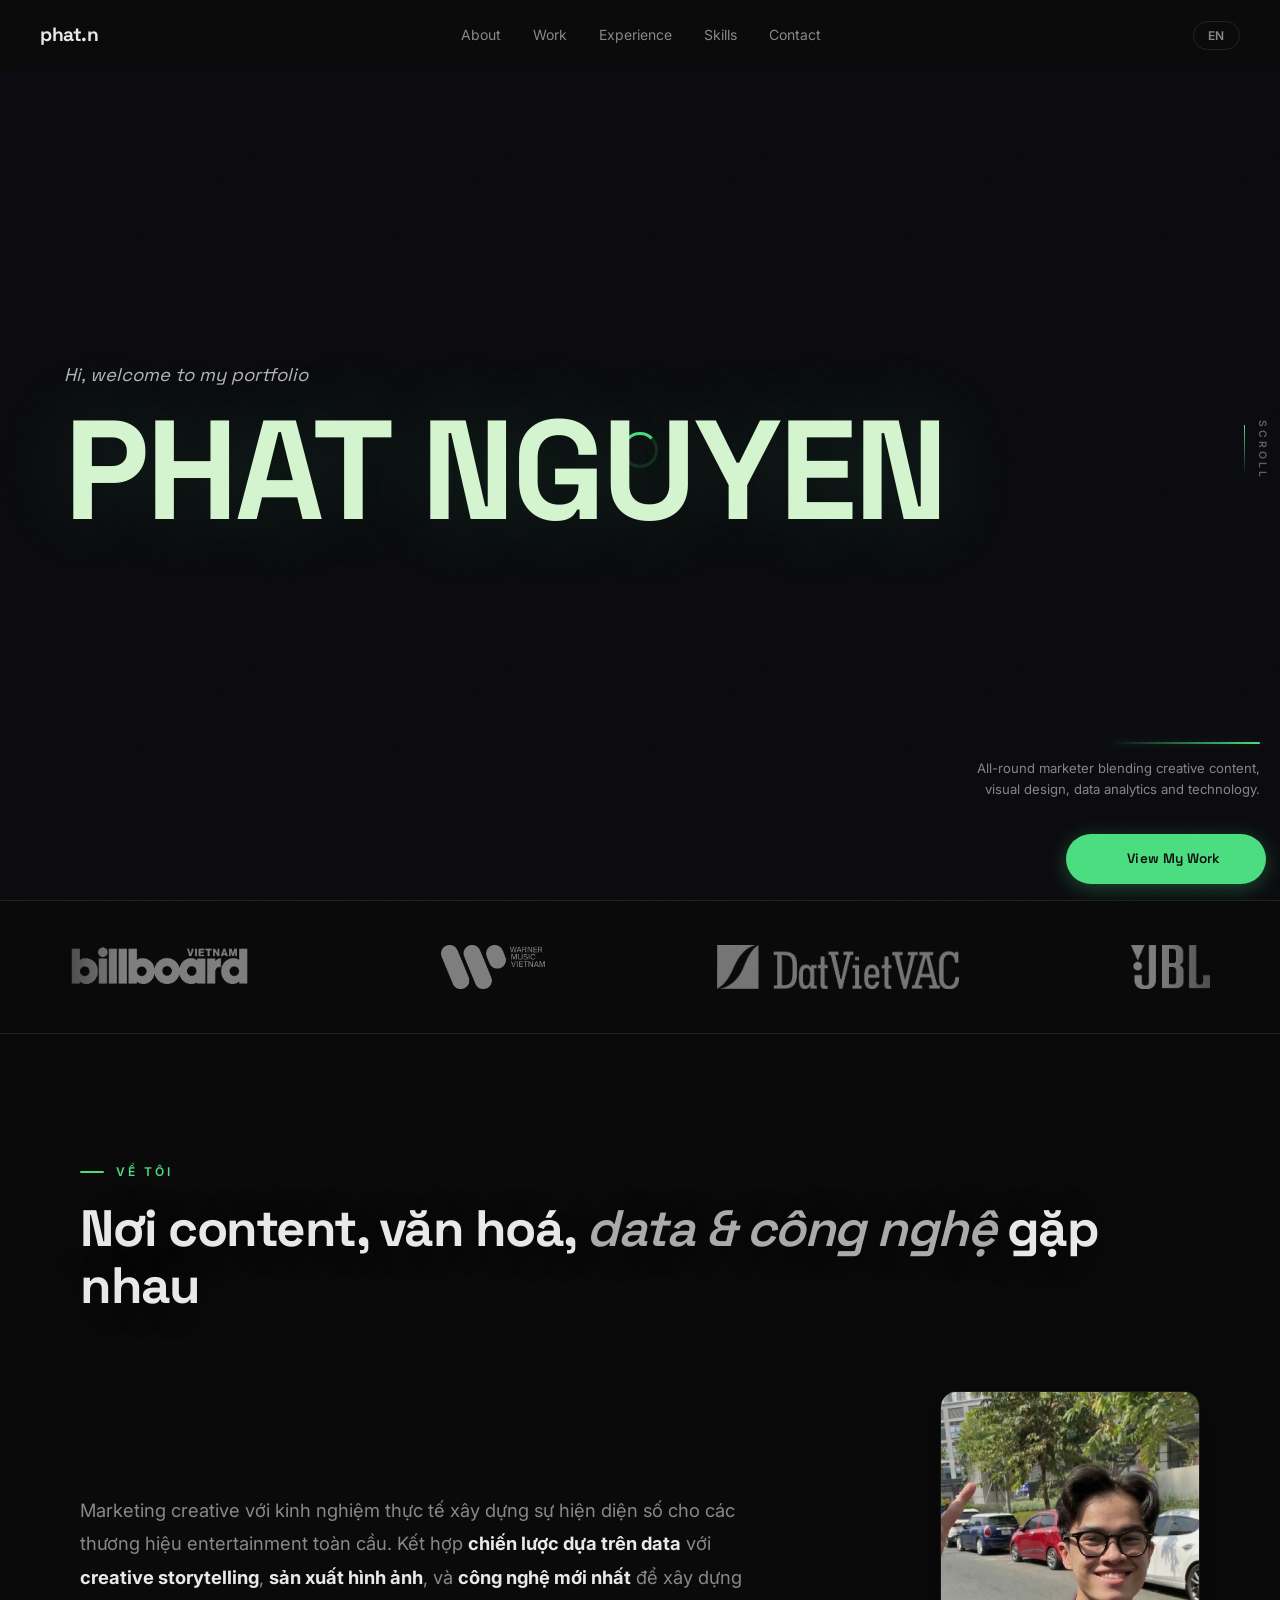
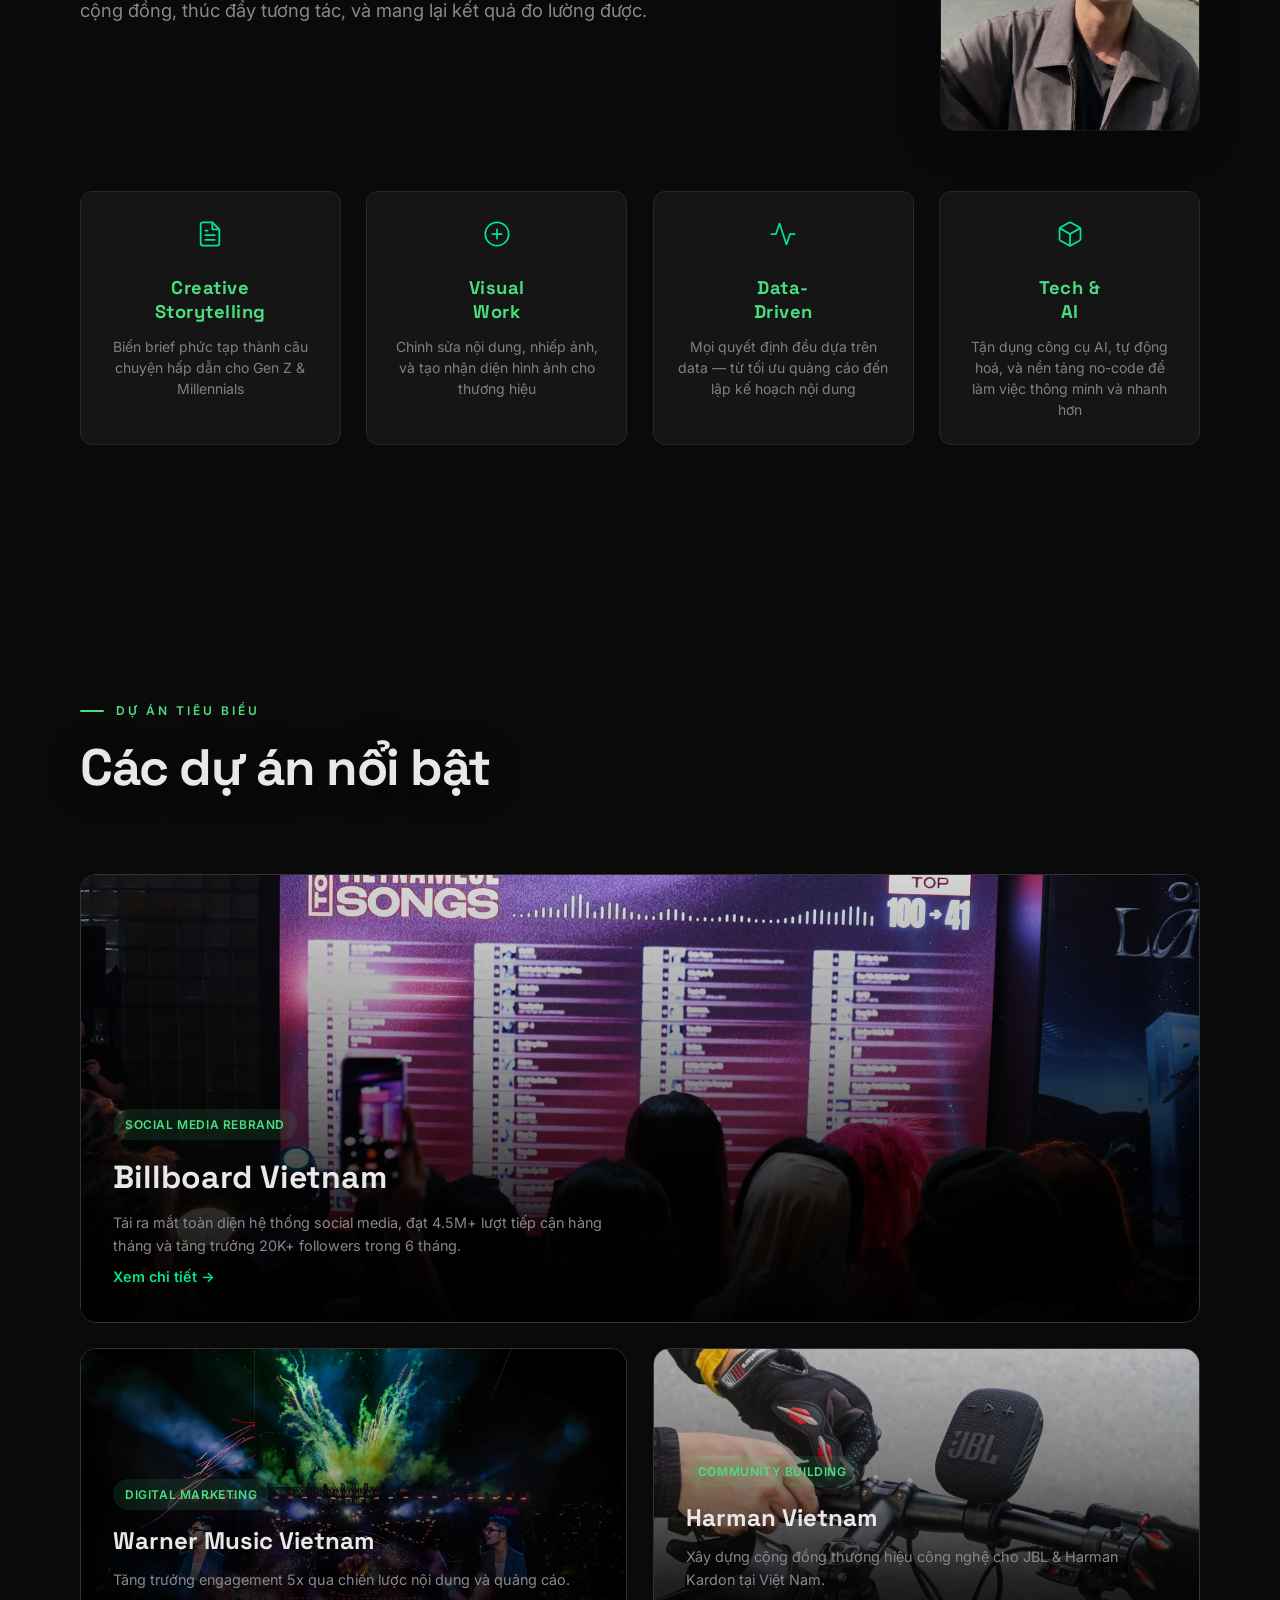
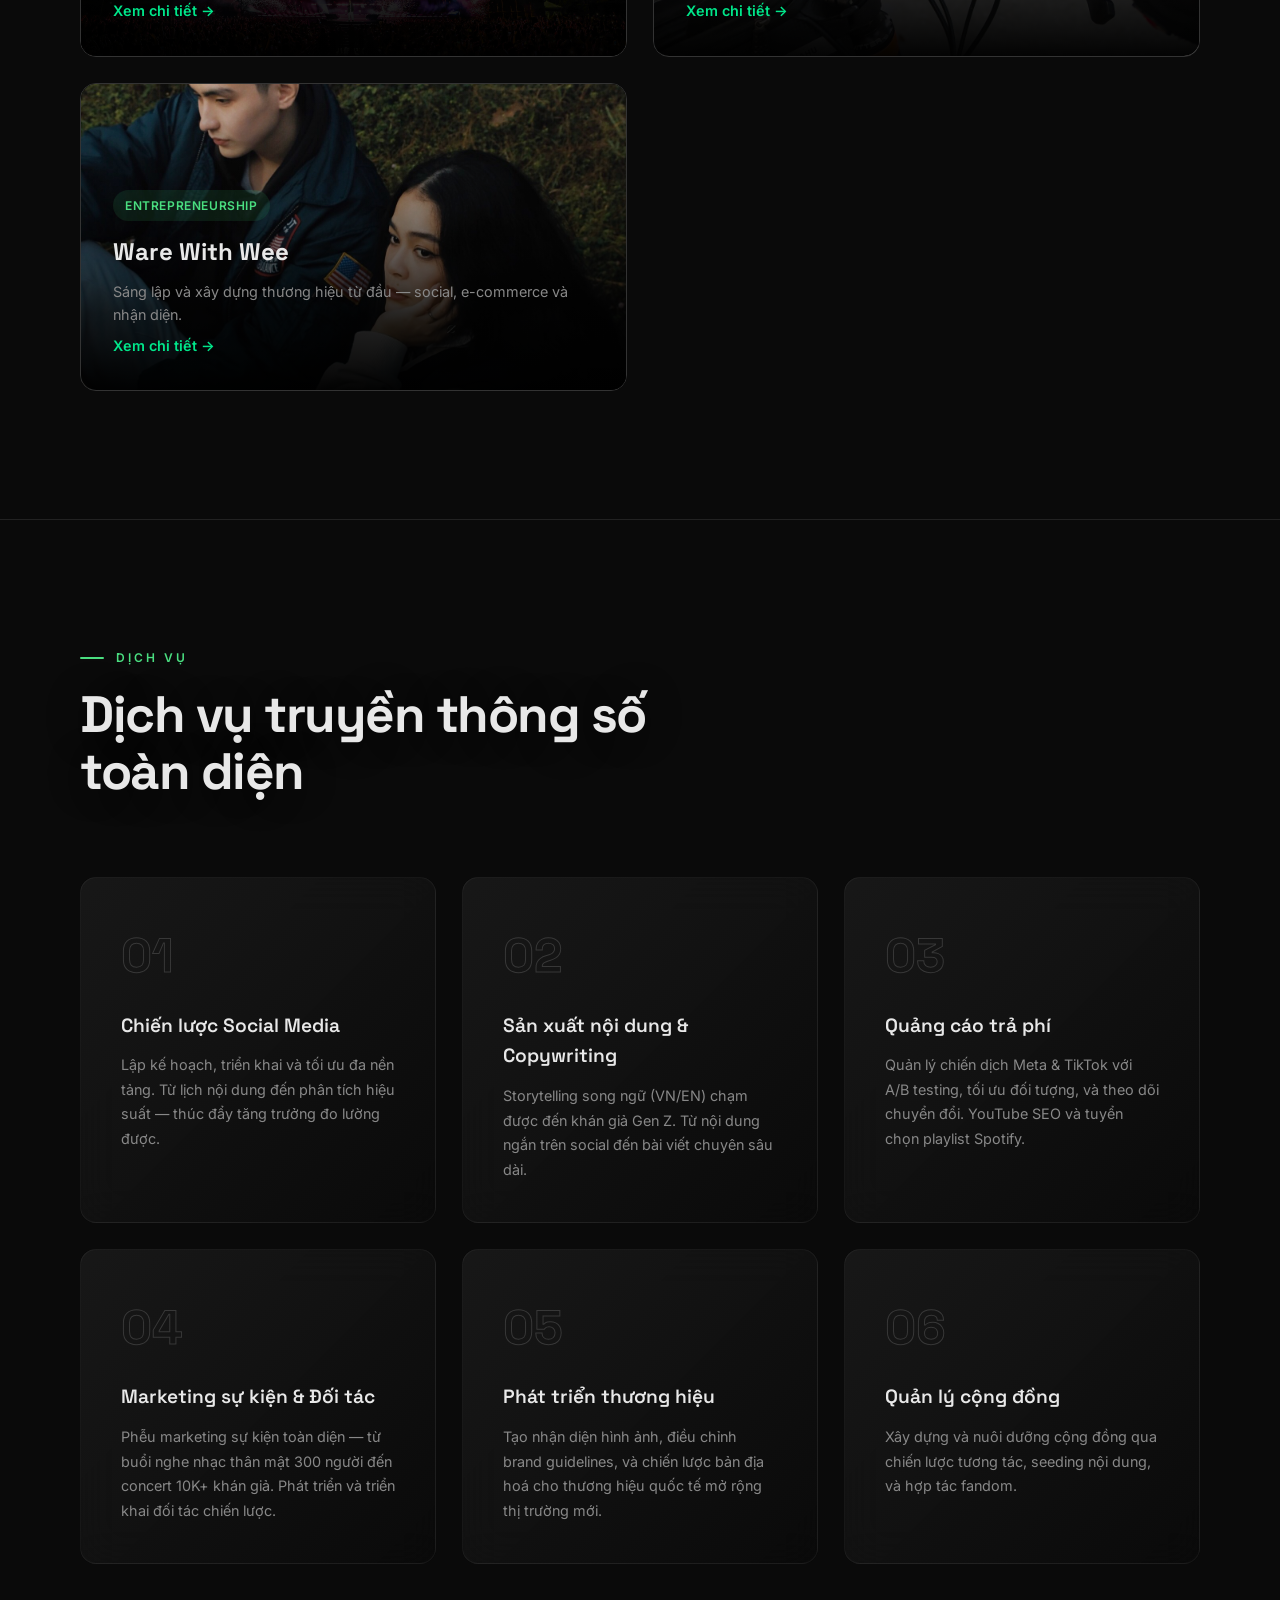
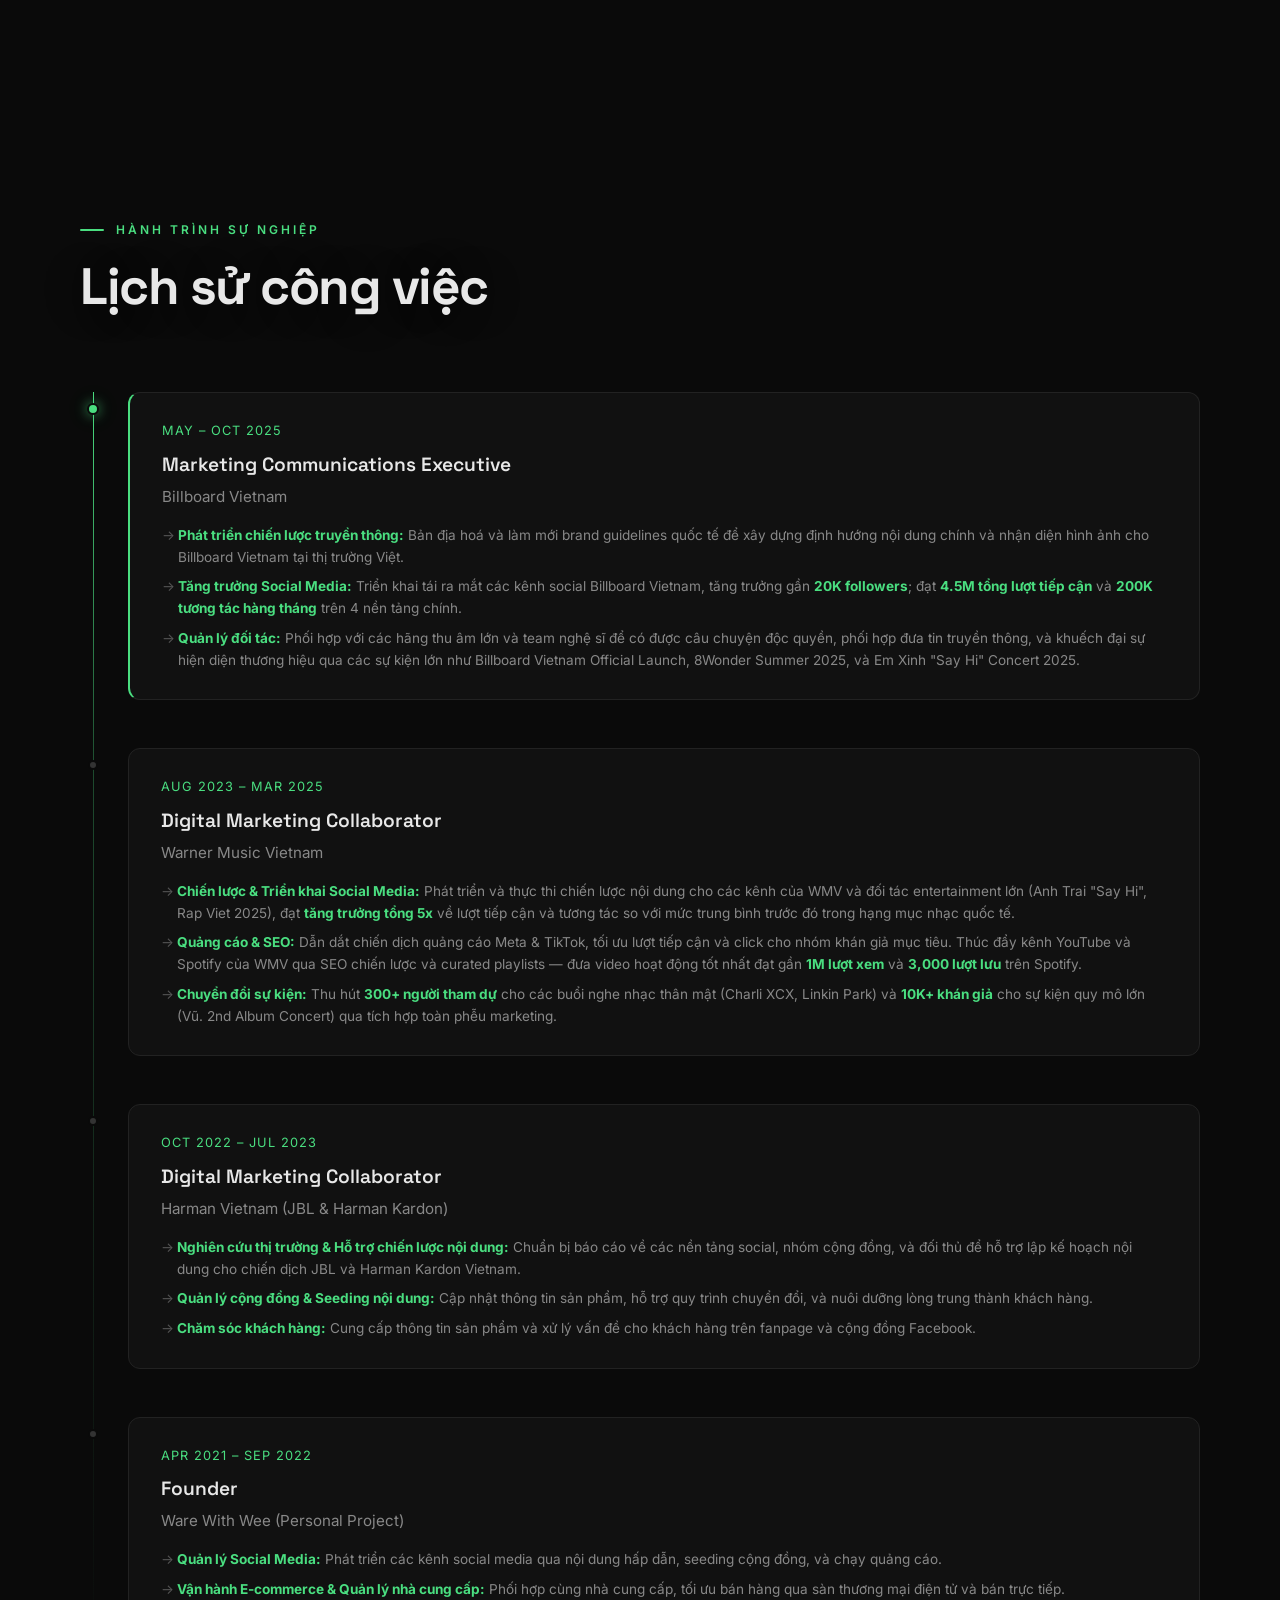
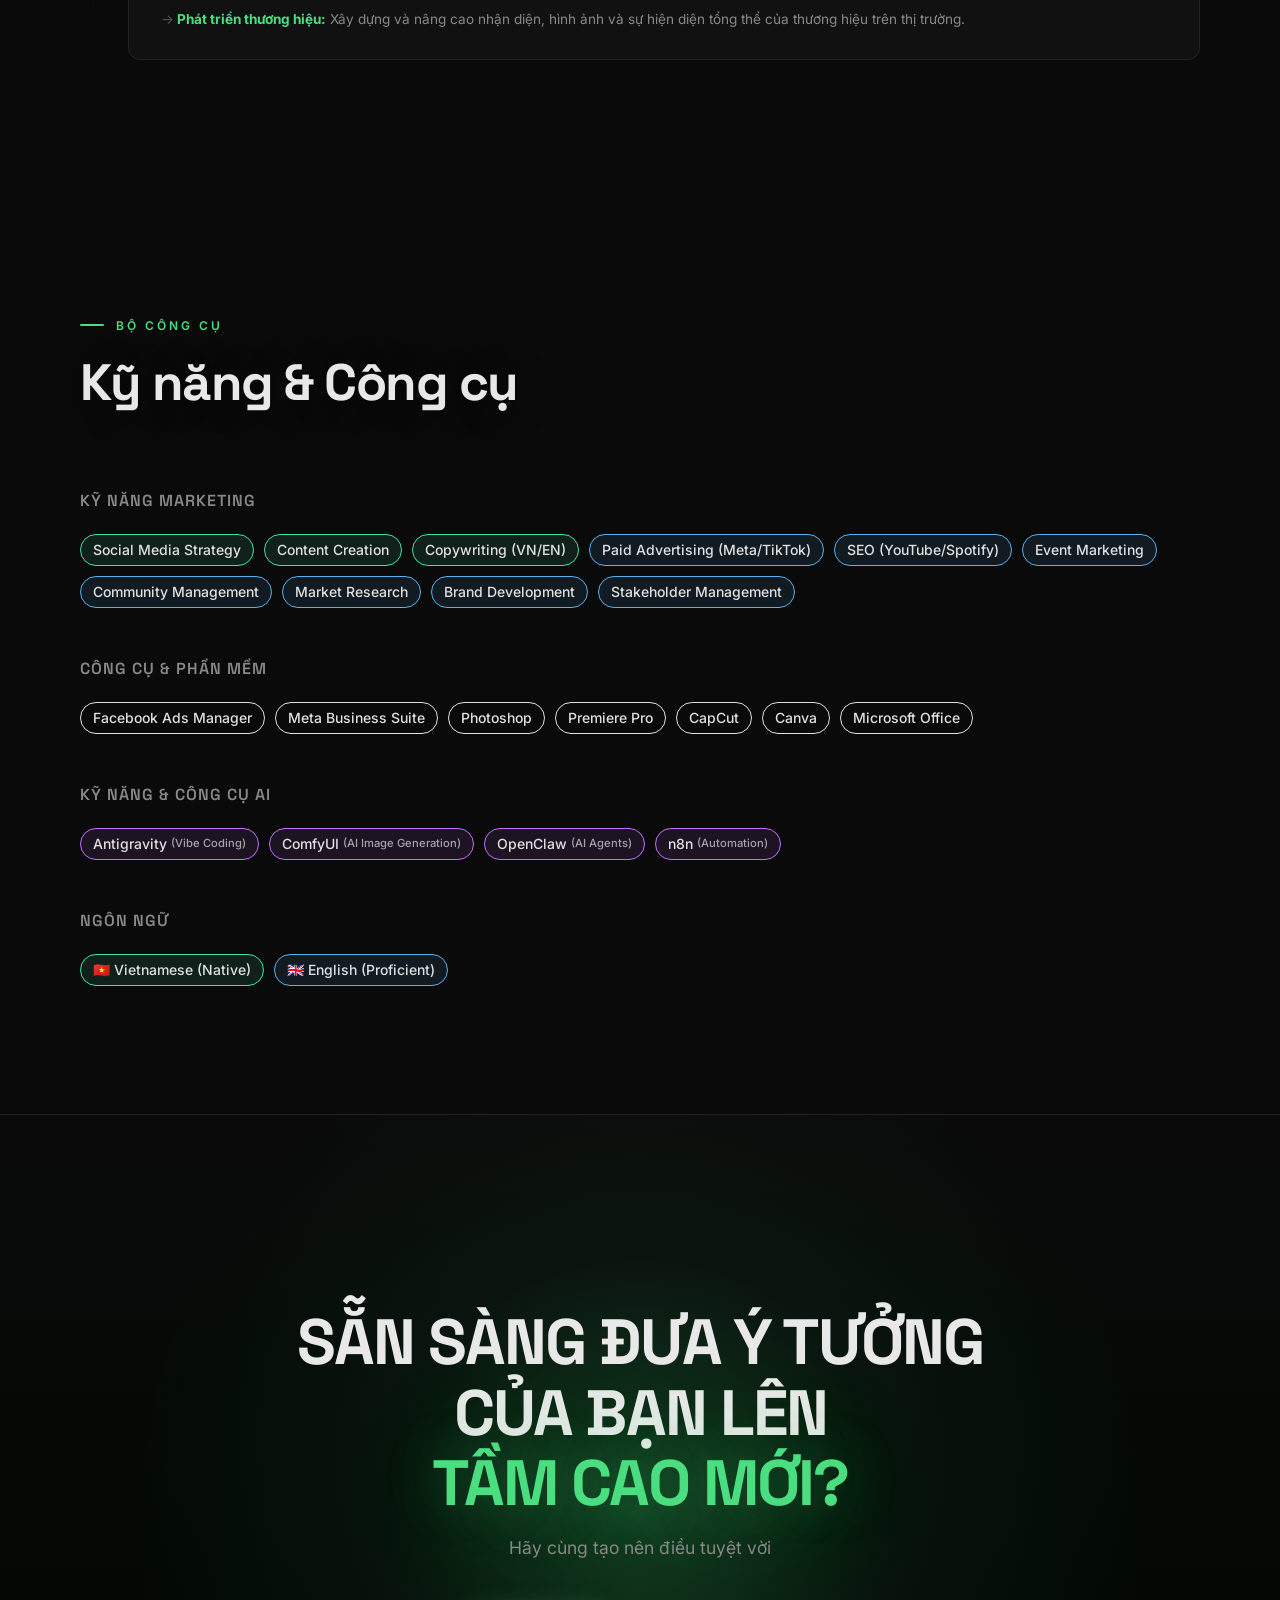
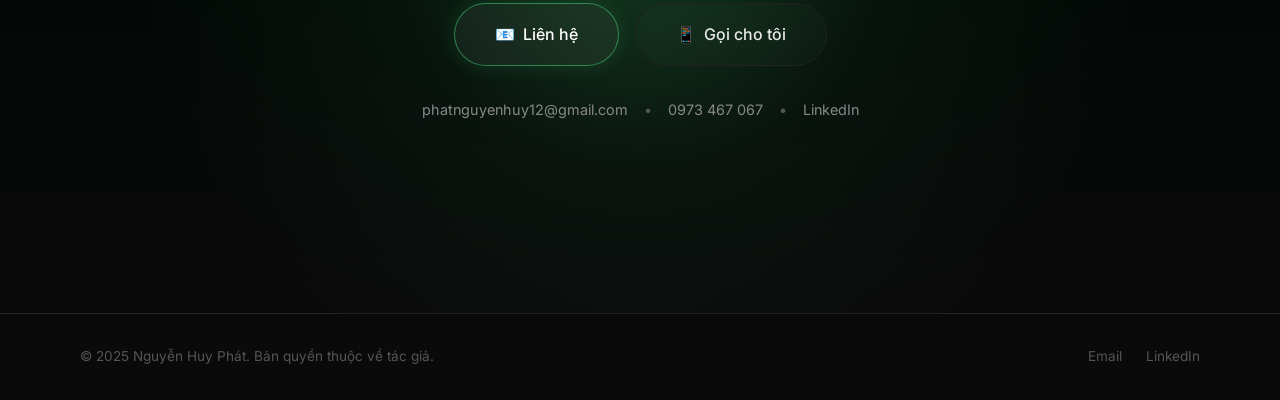
==== commit 8c4f7a43: "Add profile photo to About Me, Spline 3D hero with CTA button" ====
--- a/index.html
+++ b/index.html
@@ -55,9 +55,9 @@
             </h1>
         </div>
 
-        <!-- Bottom-left: Year -->
+        <!-- Bottom-right: CTA Button (covers Spline watermark) -->
         <div class="hero__bottom-left">
-            <p class="hero__year">©2026</p>
+            <a href="#case-studies" class="hero__cta-btn" data-vi="Xem dự án" data-en="View My Work">View My Work</a>
         </div>
 
         <!-- Bottom-right: Description -->
@@ -113,15 +113,20 @@
                 data-html="1">Nơi content, văn hoá, <span
                     style="color: #AAAAAA; font-weight: 600; font-style: italic;">data & công nghệ</span> gặp nhau</h3>
             <div class="about__grid">
-                <div class="about__text">
-                    <p class="about__intro"
-                        data-vi="Marketing creative với kinh nghiệm thực tế xây dựng sự hiện diện số cho các thương hiệu entertainment toàn cầu. Kết hợp <strong>chiến lược dựa trên data</strong> với <strong>creative storytelling</strong>, <strong>sản xuất hình ảnh</strong>, và <strong>công nghệ mới nhất</strong> để xây dựng cộng đồng, thúc đẩy tương tác, và mang lại kết quả đo lường được."
-                        data-en="Marketing creative with hands-on experience shaping digital presence for global entertainment brands. I blend <strong>data-driven strategy</strong> with <strong>creative storytelling</strong>, <strong>visual work</strong>, and the <strong>latest tech tools</strong> to build communities, drive engagement, and deliver measurable results."
-                        data-html="1">Marketing creative với kinh nghiệm thực tế xây dựng sự hiện diện số cho các thương
-                        hiệu entertainment toàn cầu. Kết hợp <strong>chiến lược dựa trên data</strong> với
-                        <strong>creative storytelling</strong>, <strong>sản xuất hình ảnh</strong>, và <strong>công nghệ
-                            mới nhất</strong> để xây dựng cộng đồng, thúc đẩy tương tác, và mang lại kết quả đo lường
-                        được.</p>
+                <div class="about__intro-row">
+                    <div class="about__text">
+                        <p class="about__intro"
+                            data-vi="Marketing creative với kinh nghiệm thực tế xây dựng sự hiện diện số cho các thương hiệu entertainment toàn cầu. Kết hợp <strong>chiến lược dựa trên data</strong> với <strong>creative storytelling</strong>, <strong>sản xuất hình ảnh</strong>, và <strong>công nghệ mới nhất</strong> để xây dựng cộng đồng, thúc đẩy tương tác, và mang lại kết quả đo lường được."
+                            data-en="Marketing creative with hands-on experience shaping digital presence for global entertainment brands. I blend <strong>data-driven strategy</strong> with <strong>creative storytelling</strong>, <strong>visual work</strong>, and the <strong>latest tech tools</strong> to build communities, drive engagement, and deliver measurable results."
+                            data-html="1">Marketing creative với kinh nghiệm thực tế xây dựng sự hiện diện số cho các thương
+                            hiệu entertainment toàn cầu. Kết hợp <strong>chiến lược dựa trên data</strong> với
+                            <strong>creative storytelling</strong>, <strong>sản xuất hình ảnh</strong>, và <strong>công nghệ
+                                mới nhất</strong> để xây dựng cộng đồng, thúc đẩy tương tác, và mang lại kết quả đo lường
+                            được.</p>
+                    </div>
+                    <div class="about__portrait">
+                        <img src="assets/images/about-portrait.jpeg" alt="Phat Nguyen" class="about__portrait-img">
+                    </div>
                 </div>
                 <div class="about__pillars about__pillars--row">
                     <div class="pillar pillar--compact">
@@ -578,6 +583,35 @@
                         setTimeout(() => { loader.style.display = 'none'; }, 500);
                     }
                     canvas.classList.add('loaded');
+
+                    // Remove "Built with Spline" watermark — aggressive approach
+                    function removeSplineWatermark() {
+                        // Search entire document for Spline watermark
+                        document.querySelectorAll('a').forEach(el => {
+                            if (el.href && el.href.toLowerCase().includes('spline')) {
+                                el.remove();
+                            }
+                        });
+                        // Find by text content
+                        document.querySelectorAll('div, span, a').forEach(el => {
+                            if (el.textContent && el.textContent.includes('Built with Spline') && el.closest('#hero')) {
+                                el.remove();
+                            }
+                        });
+                        // Find logo image from Spline
+                        document.querySelectorAll('img[src*="spline"], svg').forEach(el => {
+                            const parent = el.closest('a, div');
+                            if (parent && parent.closest('#hero') && 
+                                !parent.closest('.hero__greeting, .hero__center-wrap, .hero__bottom-left, .hero__bottom-right, .hero__scroll-indicator, .hero__spline-loader')) {
+                                parent.remove();
+                            }
+                        });
+                    }
+                    // Run immediately and observe for late injection
+                    removeSplineWatermark();
+                    const obs = new MutationObserver(removeSplineWatermark);
+                    obs.observe(document.body, { childList: true, subtree: true });
+                    setTimeout(() => obs.disconnect(), 15000);
                 })
                 .catch((err) => {
                     console.warn('Spline load error:', err);
--- a/style.css
+++ b/style.css
@@ -266,17 +266,41 @@
 /* Spline 3D Canvas Background */
 .hero__spline-canvas {
     position: absolute;
-    inset: 0;
+    top: 0;
+    left: 0;
+    right: 0;
+    bottom: -60px;
     z-index: 0;
     width: 100%;
-    height: 100%;
+    height: calc(100% + 60px);
     opacity: 0;
     transition: opacity 1s ease;
     pointer-events: auto;
 }
 .hero__spline-canvas.loaded {
     opacity: 1;
-}
+    /* Shift orange/blue toward green palette */
+    filter: hue-rotate(90deg) saturate(0.85) brightness(0.9);
+}
+
+/* Hide Spline "Built with Spline" watermark */
+.hero a[href*="spline"],
+.hero [id="hero-spline"] ~ a,
+.hero > a:last-of-type,
+.hero > div:not(.hero__greeting):not(.hero__center-wrap):not(.hero__bottom-left):not(.hero__bottom-right):not(.hero__scroll-indicator):not(.hero__spline-loader) > a[href*="spline"],
+.hero canvas ~ div:not(.hero__spline-loader):not(.hero__greeting):not(.hero__center-wrap):not(.hero__bottom-left):not(.hero__bottom-right):not(.hero__scroll-indicator) a {
+    display: none !important;
+    opacity: 0 !important;
+    pointer-events: none !important;
+    visibility: hidden !important;
+    width: 0 !important;
+    height: 0 !important;
+    overflow: hidden !important;
+    position: absolute !important;
+    clip: rect(0, 0, 0, 0) !important;
+}
+
+
 /* Spline Loader */
 .hero__spline-loader {
     position: absolute;
@@ -348,34 +372,54 @@
     display: none;
 }
 
-/* Bottom-left — Year */
+/* Bottom-right — CTA Button (covers Spline watermark) */
 .hero__bottom-left {
     position: absolute;
-    bottom: 40px;
-    left: clamp(30px, 5vw, 80px);
+    bottom: 16px;
+    right: 14px;
+    left: auto;
+    z-index: 6;
+}
+.hero__cta-btn {
+    display: inline-block;
+    font-family: var(--ff-heading);
+    font-size: 0.85rem;
+    font-weight: 600;
+    letter-spacing: 0.3px;
+    color: #0a0a0a;
+    background: var(--accent);
+    padding: 14px 36px 14px 52px;
+    min-width: 200px;
+    text-align: center;
+    border-radius: 100px;
+    text-decoration: none;
+    transition: all 0.4s var(--ease);
+    cursor: pointer;
+    box-shadow: 0 4px 20px rgba(74, 222, 128, 0.3);
+}
+.hero__cta-btn:hover {
+    background: #5ceba0;
+    transform: translateY(-2px);
+    box-shadow: 0 8px 30px rgba(74, 222, 128, 0.45);
+    color: #0a0a0a;
+}
+
+/* Bottom-right — Description (shifted further right) */
+.hero__bottom-right {
+    position: absolute;
+    bottom: 100px;
+    right: 20px;
     z-index: 3;
-}
-.hero__year {
-    font-size: 0.85rem;
-    color: rgba(255, 255, 255, 0.4);
-    font-weight: 400;
-}
-
-/* Bottom-right — Description */
-.hero__bottom-right {
-    position: absolute;
-    bottom: 40px;
-    right: clamp(30px, 5vw, 80px);
-    z-index: 3;
-    max-width: 340px;
-    text-align: left;
+    max-width: 300px;
+    text-align: right;
 }
 .hero__desc-accent {
     width: 150px;
     max-width: 100%;
     height: 2px;
-    background: linear-gradient(90deg, var(--accent), rgba(10, 10, 14, 0));
+    background: linear-gradient(90deg, rgba(10, 10, 14, 0), var(--accent));
     margin-bottom: 14px;
+    margin-left: auto;
     border-radius: 2px;
     box-shadow: 0 0 8px rgba(74, 222, 128, 0.2);
 }
@@ -542,6 +586,38 @@
 .about__grid {
     display: grid;
     gap: 60px;
+}
+/* Intro row: text + portrait side by side */
+.about__intro-row {
+    display: flex;
+    align-items: center;
+    gap: 50px;
+}
+.about__intro-row .about__text {
+    flex: 1;
+    min-width: 0;
+}
+.about__portrait {
+    flex-shrink: 0;
+    width: 260px;
+    height: 340px;
+    border-radius: 16px;
+    overflow: hidden;
+    border: 1px solid rgba(255, 255, 255, 0.06);
+    box-shadow: 0 8px 40px rgba(0, 0, 0, 0.4);
+}
+.about__portrait-img {
+    width: 100%;
+    height: 100%;
+    object-fit: cover;
+    object-position: center 15%;
+    display: block;
+    filter: grayscale(0.1) brightness(0.95);
+    transition: filter 0.5s ease, transform 0.5s ease;
+}
+.about__portrait:hover .about__portrait-img {
+    filter: grayscale(0) brightness(1);
+    transform: scale(1.03);
 }
 .about__intro {
     font-size: 1.15rem;
@@ -1685,15 +1761,33 @@
         position: relative;
         z-index: 4;
     }
-    .hero__bottom-left,
+    .hero__bottom-left {
+        position: absolute;
+        bottom: 16px;
+        right: 16px;
+    }
     .hero__bottom-right {
         position: relative;
         bottom: auto;
-        left: auto;
         right: auto;
         padding: 0 20px;
         max-width: 100%;
+        text-align: left;
         margin-top: 20px;
+    }
+    .hero__desc-accent {
+        margin-left: 0;
+        background: linear-gradient(90deg, var(--accent), rgba(10, 10, 14, 0));
+    }
+    /* About portrait responsive */
+    .about__intro-row {
+        flex-direction: column-reverse;
+        gap: 30px;
+    }
+    .about__portrait {
+        width: 200px;
+        height: 260px;
+        align-self: flex-start;
     }
     .hero__scroll-indicator {
         display: flex;
